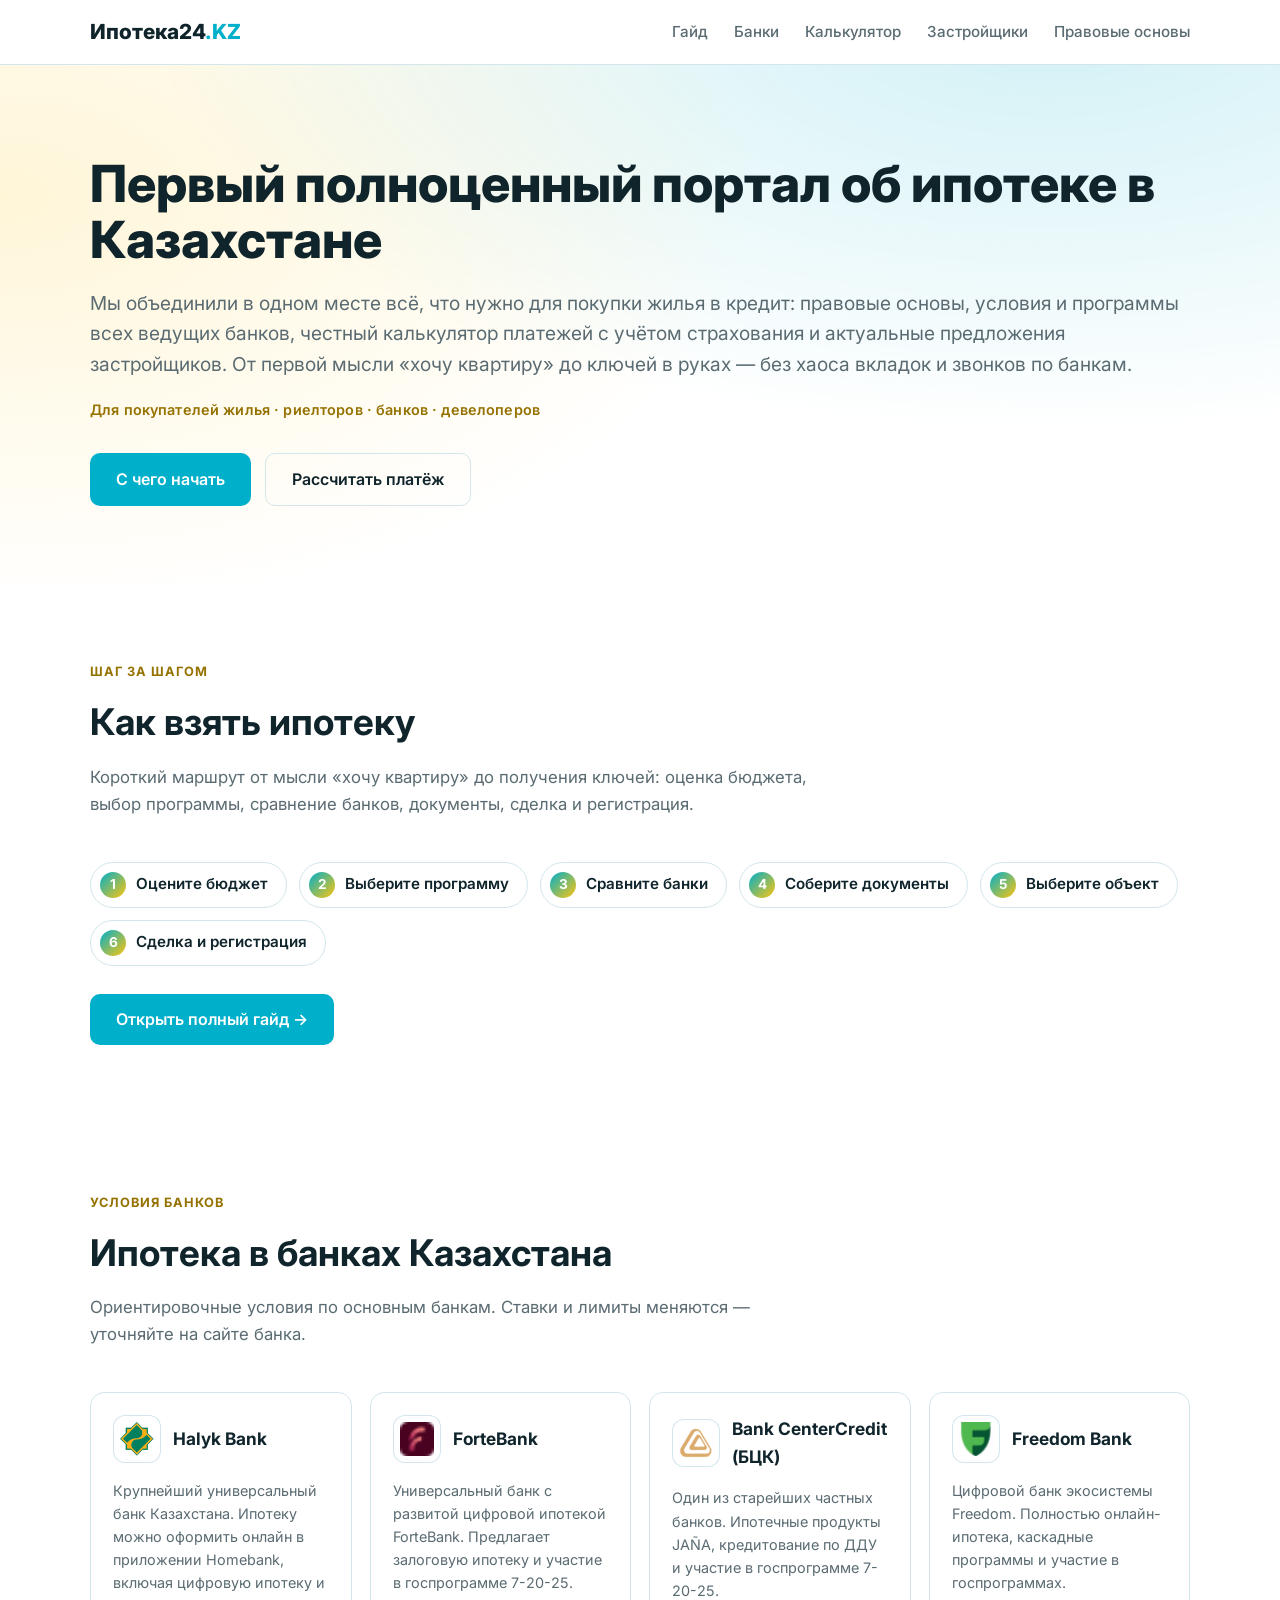
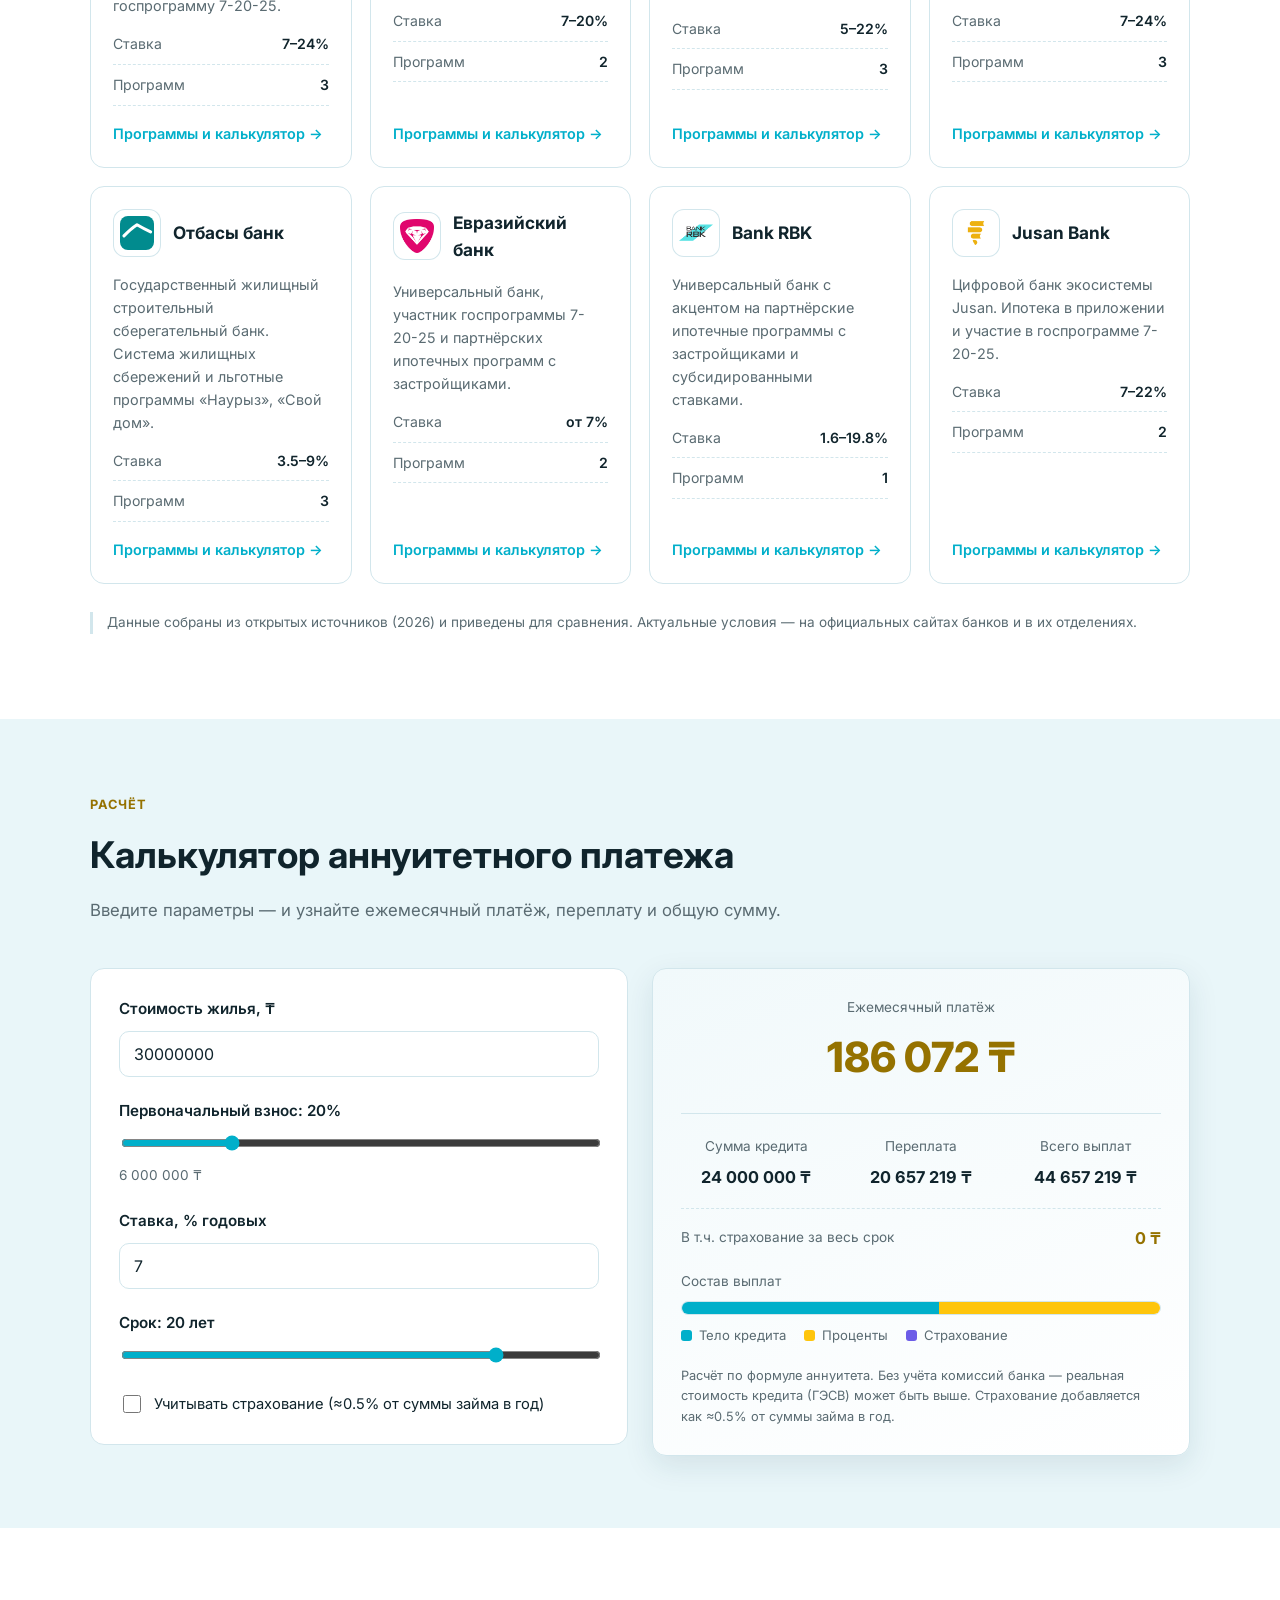
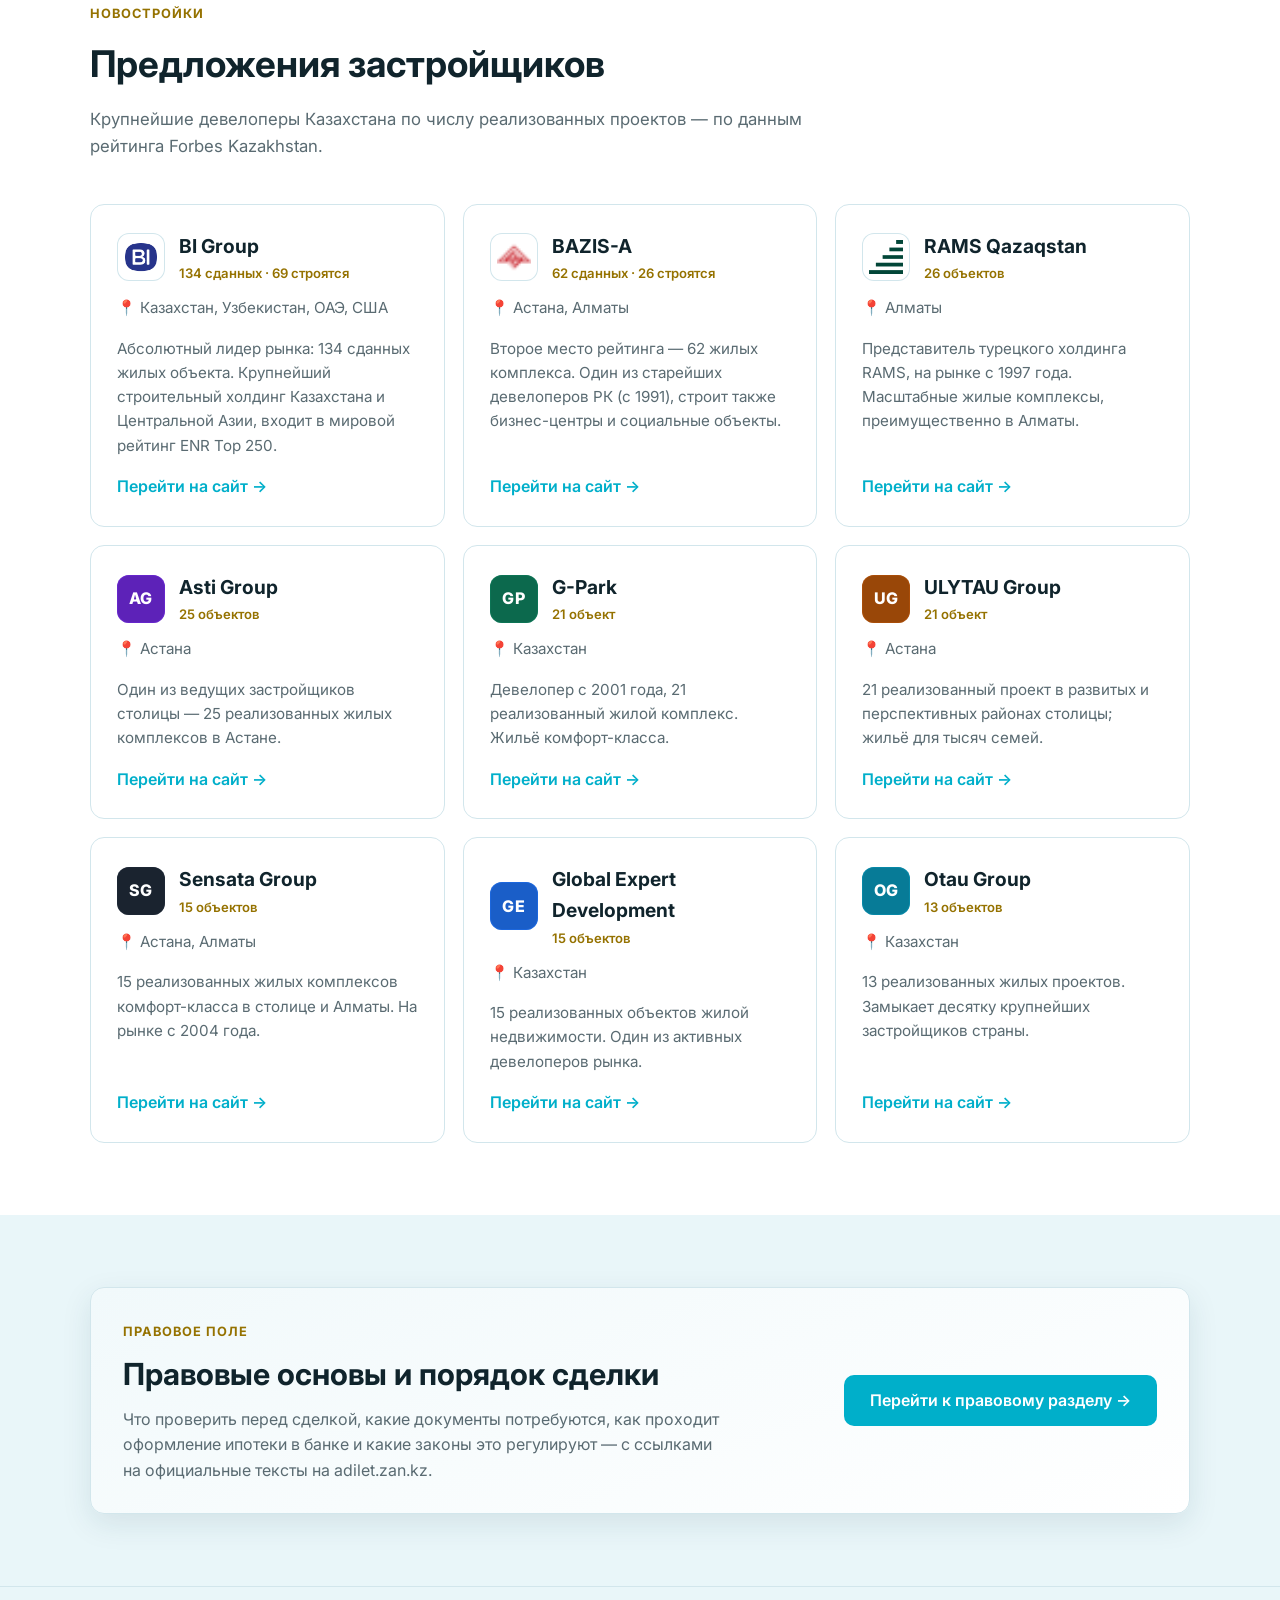
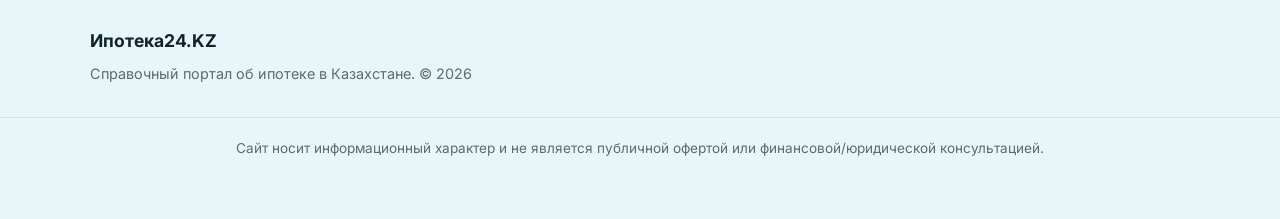
==== index.html @ c3c30a79 "Список застройщиков по рейтингу Forbes Kazakhstan (топ-9 с объёмами проектов); инициалы учитывают де" ====
<!DOCTYPE html>
<html lang="ru">
<head>
  <meta charset="UTF-8" />
  <meta name="viewport" content="width=device-width, initial-scale=1.0" />
  <title>Ипотека в Казахстане — портал для покупателей и профессионалов</title>
  <meta name="description" content="Всё об ипотеке в Казахстане: правовые основы, условия банков (Halyk, ForteBank, БЦК, Freedom, Отбасы), калькулятор аннуитетного платежа и предложения застройщиков." />
  <link rel="preconnect" href="https://fonts.googleapis.com" />
  <link rel="preconnect" href="https://fonts.gstatic.com" crossorigin />
  <link href="https://fonts.googleapis.com/css2?family=Inter:wght@400;500;600;700;800&display=swap" rel="stylesheet" />
  <link rel="stylesheet" href="css/styles.css" />
</head>
<body>
  <header class="site-header">
    <div class="container header-inner">
      <a href="#hero" class="logo">Ипотека24<span>.KZ</span></a>
      <nav class="nav" id="nav">
        <a href="guide.html">Гайд</a>
        <a href="#banks">Банки</a>
        <a href="#calculator">Калькулятор</a>
        <a href="#developers">Застройщики</a>
        <a href="legal.html">Правовые основы</a>
      </nav>
      <button class="nav-toggle" id="navToggle" aria-label="Меню">☰</button>
    </div>
  </header>

  <main>
    <!-- HERO -->
    <section class="hero" id="hero">
      <div class="container">
        <h1>Первый полноценный портал об ипотеке в Казахстане</h1>
        <p class="hero-sub">Мы объединили в одном месте всё, что нужно для покупки жилья в кредит: правовые основы, условия и программы всех ведущих банков, честный калькулятор платежей с учётом страхования и актуальные предложения застройщиков. От первой мысли «хочу квартиру» до ключей в руках — без хаоса вкладок и звонков по банкам.</p>
        <p class="hero-aud">Для покупателей жилья · риелторов · банков · девелоперов</p>
        <div class="hero-cta">
          <a href="#guide" class="btn btn-primary">С чего начать</a>
          <a href="#calculator" class="btn btn-ghost">Рассчитать платёж</a>
        </div>
      </div>
    </section>

    <!-- GUIDE (тизер, полный гайд на отдельной странице) -->
    <section class="section" id="guide">
      <div class="container">
        <div class="section-head">
          <span class="eyebrow">Шаг за шагом</span>
          <h2>Как взять ипотеку</h2>
          <p>Короткий маршрут от мысли «хочу квартиру» до получения ключей: оценка бюджета, выбор программы, сравнение банков, документы, сделка и регистрация.</p>
        </div>
        <div class="guide-teaser" id="guideTeaser"></div>
        <a href="guide.html" class="btn btn-primary">Открыть полный гайд →</a>
      </div>
    </section>

    <!-- BANKS -->
    <section class="section" id="banks">
      <div class="container">
        <div class="section-head">
          <span class="eyebrow">Условия банков</span>
          <h2>Ипотека в банках Казахстана</h2>
          <p>Ориентировочные условия по основным банкам. Ставки и лимиты меняются — уточняйте на сайте банка.</p>
        </div>
        <div class="bank-grid" id="bankGrid"></div>
        <p class="disclaimer">Данные собраны из открытых источников (2026) и приведены для сравнения. Актуальные условия — на официальных сайтах банков и в их отделениях.</p>
      </div>
    </section>

    <!-- CALCULATOR -->
    <section class="section section-alt" id="calculator">
      <div class="container">
        <div class="section-head">
          <span class="eyebrow">Расчёт</span>
          <h2>Калькулятор аннуитетного платежа</h2>
          <p>Введите параметры — и узнайте ежемесячный платёж, переплату и общую сумму.</p>
        </div>

        <div id="mainCalc"></div>
      </div>
    </section>

    <!-- DEVELOPERS -->
    <section class="section" id="developers">
      <div class="container">
        <div class="section-head">
          <span class="eyebrow">Новостройки</span>
          <h2>Предложения застройщиков</h2>
          <p>Крупнейшие девелоперы Казахстана по числу реализованных проектов — по данным рейтинга Forbes Kazakhstan.</p>
        </div>
        <div class="dev-grid" id="devGrid"></div>
      </div>
    </section>

    <!-- LEGAL CTA (полный раздел на отдельной странице) -->
    <section class="section section-alt" id="legal-cta">
      <div class="container">
        <div class="cta-band">
          <div class="cta-text">
            <span class="eyebrow">Правовое поле</span>
            <h2>Правовые основы и порядок сделки</h2>
            <p>Что проверить перед сделкой, какие документы потребуются, как проходит оформление ипотеки в банке и какие законы это регулируют — с ссылками на официальные тексты на adilet.zan.kz.</p>
          </div>
          <a href="legal.html" class="btn btn-primary">Перейти к правовому разделу →</a>
        </div>
      </div>
    </section>
  </main>

  <footer class="site-footer">
    <div class="container footer-inner">
      <div>
        <strong>Ипотека24.KZ</strong>
        <p>Справочный портал об ипотеке в Казахстане. © 2026</p>
      </div>
    </div>
    <div class="footer-disclaimer">
      <p>Сайт носит информационный характер и не является публичной офертой или финансовой/юридической консультацией.</p>
    </div>
  </footer>

  <script src="js/data.js"></script>
  <script src="js/calculator.js"></script>
  <script src="js/app.js"></script>
</body>
</html>
---- css/styles.css ----
:root {
  /* Светлая тема в цветах флага Казахстана: небесно-голубой + золотой */
  --bg: #ffffff;
  --bg-alt: #e9f6f9;
  --surface: #ffffff;
  --surface-2: #f1f9fb;
  --border: #d2e6ec;
  --text: #10242c;
  --muted: #5a6b72;
  --primary: #00afca;       /* голубой флага */
  --primary-dark: #0092aa;
  --accent: #fec50c;        /* золотой флага — для заливок */
  --accent-ink: #957200;    /* читаемый золотой — для текста */
  --radius: 14px;
  --shadow: 0 10px 30px rgba(16, 60, 80, 0.1);
  --maxw: 1140px;
}

* { box-sizing: border-box; }

html { scroll-behavior: smooth; scroll-padding-top: 76px; }

body {
  margin: 0;
  font-family: "Inter", system-ui, -apple-system, Segoe UI, Roboto, sans-serif;
  background: var(--bg);
  color: var(--text);
  line-height: 1.6;
  -webkit-font-smoothing: antialiased;
}

.container { width: 100%; max-width: var(--maxw); margin: 0 auto; padding: 0 20px; }

a { color: var(--primary); text-decoration: none; }
a:hover { text-decoration: underline; }

/* HEADER */
.site-header {
  position: sticky; top: 0; z-index: 50;
  background: rgba(255, 255, 255, 0.88);
  backdrop-filter: blur(10px);
  border-bottom: 1px solid var(--border);
}
.header-inner { display: flex; align-items: center; justify-content: space-between; height: 64px; }
.logo { font-weight: 800; font-size: 1.3rem; color: var(--text); }
.logo span { color: var(--primary); }
.logo:hover { text-decoration: none; }
.nav { display: flex; gap: 26px; }
.nav a { color: var(--muted); font-weight: 500; font-size: 0.95rem; }
.nav a:hover { color: var(--text); text-decoration: none; }
.nav-toggle { display: none; background: none; border: none; color: var(--text); font-size: 1.5rem; cursor: pointer; }

/* HERO */
.hero {
  padding: 90px 0 80px;
  background:
    radial-gradient(900px 420px at 82% -10%, rgba(0, 175, 202, 0.18), transparent),
    radial-gradient(760px 420px at 0% 25%, rgba(254, 197, 12, 0.16), transparent);
}
.hero h1 { font-size: clamp(2rem, 5vw, 3.2rem); font-weight: 800; line-height: 1.1; margin: 0 0 20px; max-width: 20ch; }
.hero-sub { font-size: 1.15rem; color: var(--muted); margin: 0 0 18px; }
/* На десктопе тянем заголовок и подзаголовок на всю ширину контейнера */
@media (min-width: 721px) {
  .hero h1 { max-width: none; }
  .hero-sub { font-size: 1.2rem; }
}
.hero-aud { font-size: 0.9rem; font-weight: 600; color: var(--accent-ink); letter-spacing: 0.01em; margin: 0 0 32px; }
.hero-cta { display: flex; gap: 14px; flex-wrap: wrap; }

.btn { display: inline-flex; align-items: center; padding: 13px 26px; border-radius: 10px; font-weight: 600; transition: 0.15s; }
.btn:hover { text-decoration: none; transform: translateY(-1px); }
.btn-primary { background: var(--primary); color: #fff; }
.btn-primary:hover { background: var(--primary-dark); }
.btn-ghost { background: transparent; border: 1px solid var(--border); color: var(--text); }
.btn-ghost:hover { border-color: var(--primary); }

/* SECTIONS */
.section { padding: 72px 0; }
.section-alt { background: var(--bg-alt); }
.section-head { max-width: 720px; margin: 0 0 44px; }
.eyebrow { display: inline-block; color: var(--accent-ink); font-weight: 700; font-size: 0.8rem; letter-spacing: 0.08em; text-transform: uppercase; margin-bottom: 10px; }
.section-head h2 { font-size: clamp(1.6rem, 3.5vw, 2.3rem); margin: 0 0 12px; }
.section-head p { color: var(--muted); font-size: 1.05rem; margin: 0; }

.disclaimer { color: var(--muted); font-size: 0.85rem; margin-top: 28px; padding-left: 14px; border-left: 3px solid var(--border); }

/* STEPS */
.steps { display: grid; grid-template-columns: repeat(3, 1fr); gap: 18px; }
.step-card { background: var(--surface); border: 1px solid var(--border); border-radius: var(--radius); padding: 26px; }
.step-num { width: 38px; height: 38px; border-radius: 10px; background: linear-gradient(135deg, var(--primary), var(--accent)); color: #fff; display: flex; align-items: center; justify-content: center; font-weight: 700; margin-bottom: 16px; }
.step-card h3 { margin: 0 0 8px; font-size: 1.1rem; }
.step-card p { margin: 0; color: var(--muted); font-size: 0.95rem; }

/* LAW */
.law-grid { display: grid; grid-template-columns: repeat(3, 1fr); gap: 18px; }
.law-card { background: var(--surface); border: 1px solid var(--border); border-radius: var(--radius); padding: 24px; }
.law-tag { display: inline-block; background: var(--surface-2); color: var(--accent-ink); font-size: 0.72rem; font-weight: 700; padding: 4px 10px; border-radius: 999px; text-transform: uppercase; letter-spacing: 0.05em; margin-bottom: 14px; }
.law-card h3 { margin: 0 0 10px; font-size: 1.05rem; line-height: 1.35; }
.law-card p { margin: 0; color: var(--muted); font-size: 0.92rem; }

/* BANKS */
.bank-grid { display: grid; grid-template-columns: repeat(4, 1fr); gap: 18px; }
.bank-card { background: var(--surface); border: 1px solid var(--border); border-radius: var(--radius); padding: 22px; display: flex; flex-direction: column; }
.bank-top { display: flex; align-items: center; gap: 12px; margin-bottom: 16px; }
.bank-top h3 { margin: 0; font-size: 1.08rem; }
.bank-avatar { flex-shrink: 0; width: 48px; height: 48px; border-radius: 12px; display: inline-flex; align-items: center; justify-content: center; background: #fff; box-shadow: inset 0 0 0 1px var(--border); overflow: hidden; }
.bank-avatar img { width: 100%; height: 100%; object-fit: contain; padding: 7px; }
.bank-avatar.no-logo { background: color-mix(in srgb, var(--accent) 85%, #000 15%); color: #fff; font-weight: 800; font-size: 1rem; box-shadow: inset 0 0 0 1px color-mix(in srgb, var(--accent) 60%, transparent); letter-spacing: 0.02em; }
.bank-avatar-lg { width: 64px; height: 64px; border-radius: 16px; }
.bank-avatar-lg.no-logo { font-size: 1.35rem; }
.bank-specs { margin: 0 0 16px; display: grid; gap: 9px; }
.bank-specs > div { display: flex; justify-content: space-between; gap: 12px; font-size: 0.88rem; border-bottom: 1px dashed var(--border); padding-bottom: 8px; }
.bank-specs dt { color: var(--muted); margin: 0; }
.bank-specs dd { margin: 0; text-align: right; font-weight: 600; }
.bank-link { margin-top: auto; font-weight: 600; font-size: 0.9rem; }

/* CALCULATOR */
.calc { display: grid; grid-template-columns: 1fr 1fr; gap: 24px; align-items: start; }
.calc-form { background: var(--surface); border: 1px solid var(--border); border-radius: var(--radius); padding: 28px; display: grid; gap: 22px; }
.field label { display: block; font-weight: 600; margin-bottom: 10px; font-size: 0.95rem; }
.field input[type="number"] {
  width: 100%; padding: 12px 14px; background: var(--bg); border: 1px solid var(--border);
  border-radius: 10px; color: var(--text); font-size: 1rem; font-family: inherit;
}
.field input[type="number"]:focus { outline: none; border-color: var(--primary); }
.field input[type="range"] { width: 100%; accent-color: var(--primary); cursor: pointer; }
.field-hint { color: var(--muted); font-size: 0.85rem; margin-top: 6px; }

.calc-result { background: linear-gradient(160deg, var(--surface-2), var(--surface)); border: 1px solid var(--border); border-radius: var(--radius); padding: 28px; box-shadow: var(--shadow); }
.result-main { text-align: center; padding-bottom: 22px; border-bottom: 1px solid var(--border); margin-bottom: 22px; }
.result-label { display: block; color: var(--muted); font-size: 0.85rem; margin-bottom: 6px; }
.result-value { font-size: clamp(1.8rem, 4vw, 2.6rem); font-weight: 800; color: var(--accent-ink); }
.result-grid { display: grid; grid-template-columns: repeat(3, 1fr); gap: 14px; }
.result-item { text-align: center; }
.result-num { font-weight: 700; font-size: 1.02rem; }
.calc-note { color: var(--muted); font-size: 0.8rem; margin: 20px 0 0; }

/* CALC: checkbox + insurance row */
.checkbox { display: flex; align-items: flex-start; gap: 10px; cursor: pointer; font-size: 0.92rem; color: var(--text); }
.checkbox input { width: 18px; height: 18px; margin-top: 2px; accent-color: var(--primary); cursor: pointer; flex-shrink: 0; }
.result-insurance { display: flex; justify-content: space-between; align-items: center; gap: 12px; margin-top: 18px; padding-top: 16px; border-top: 1px dashed var(--border); }
.result-insurance .result-label { margin: 0; }
.result-insurance .result-num { color: var(--accent-ink); }

/* CALC: payment composition bar */
.calc-bar-wrap { margin-top: 20px; }
.calc-bar-wrap > .result-label { display: block; margin-bottom: 8px; }
.calc-bar { display: flex; height: 14px; border-radius: 7px; overflow: hidden; background: var(--bg); border: 1px solid var(--border); }
.calc-bar .seg { height: 100%; transition: width 0.3s ease; }
.seg-principal { background: var(--primary); }
.seg-interest { background: var(--accent); }
.seg-insurance { background: #6c5ce7; }
.calc-legend { display: flex; flex-wrap: wrap; gap: 8px 18px; margin-top: 10px; font-size: 0.82rem; color: var(--muted); }
.calc-legend span { display: inline-flex; align-items: center; gap: 7px; }
.dot { width: 11px; height: 11px; border-radius: 3px; display: inline-block; }
.dot-principal { background: var(--primary); }
.dot-interest { background: var(--accent); }
.dot-insurance { background: #6c5ce7; }

/* BANK CARD AS LINK */
.bank-card-link { text-decoration: none; color: inherit; transition: 0.15s; }
.bank-card-link:hover { text-decoration: none; transform: translateY(-3px); border-color: var(--primary); box-shadow: var(--shadow); }
.bank-about { color: var(--muted); font-size: 0.9rem; margin: 0 0 16px; }
.bank-more { margin-top: auto; font-weight: 600; font-size: 0.9rem; color: var(--primary); }

/* BANK PAGE HERO */
.bank-hero { padding: 48px 0 40px; border-bottom: 1px solid var(--border); background: radial-gradient(700px 300px at 85% -20%, color-mix(in srgb, var(--accent) 22%, transparent), transparent); }
.back-link { display: inline-block; color: var(--muted); font-size: 0.9rem; margin-bottom: 18px; }
.bank-hero-title { display: flex; align-items: center; gap: 16px; margin-bottom: 14px; }
.bank-hero h1 { font-size: clamp(1.8rem, 4vw, 2.6rem); margin: 0; }
.bank-hero-about { color: var(--muted); max-width: 70ch; font-size: 1.05rem; margin: 0 0 20px; }
.bank-hero-meta { display: flex; flex-wrap: wrap; gap: 10px 22px; font-size: 0.9rem; color: var(--muted); }
.bank-hero-meta a { font-weight: 600; }

/* PROGRAM SWITCHER */
.prog-tabs { display: flex; flex-wrap: wrap; gap: 10px; margin-bottom: 28px; }
.prog-tab { padding: 11px 20px; border-radius: 999px; border: 1px solid var(--border); background: var(--surface); color: var(--muted); font-weight: 600; font-size: 0.92rem; cursor: pointer; transition: 0.15s; font-family: inherit; }
.prog-tab:hover { color: var(--text); border-color: var(--primary); }
.prog-tab.active { background: var(--primary); color: #fff; border-color: var(--primary); }

.prog-info { background: var(--surface); border: 1px solid var(--border); border-radius: var(--radius); padding: 28px; }
.prog-head { display: flex; align-items: center; gap: 14px; margin-bottom: 12px; flex-wrap: wrap; }
.prog-head h3 { margin: 0; font-size: 1.4rem; }
.prog-badge { background: var(--surface-2); color: var(--accent-ink); font-size: 0.72rem; font-weight: 700; padding: 5px 12px; border-radius: 999px; text-transform: uppercase; letter-spacing: 0.05em; }
.prog-summary { color: var(--muted); font-size: 1.02rem; margin: 0 0 22px; }
.prog-cols { display: grid; grid-template-columns: 1fr 1fr; gap: 28px; }
.prog-cols h4 { margin: 0 0 12px; font-size: 0.95rem; text-transform: uppercase; letter-spacing: 0.05em; color: var(--muted); }
.prog-suitable ul { margin: 0; padding-left: 0; list-style: none; display: grid; gap: 10px; }
.prog-suitable li { position: relative; padding-left: 26px; font-size: 0.95rem; }
.prog-suitable li::before { content: "✓"; position: absolute; left: 0; color: var(--accent-ink); font-weight: 700; }

/* DEVELOPERS */
.dev-grid { display: grid; grid-template-columns: repeat(3, 1fr); gap: 18px; }
.dev-card { background: var(--surface); border: 1px solid var(--border); border-radius: var(--radius); padding: 26px; display: flex; flex-direction: column; }
.dev-head { display: flex; align-items: center; gap: 14px; margin-bottom: 12px; }
.dev-title { display: flex; flex-direction: column; gap: 2px; }
.dev-head h3 { margin: 0; font-size: 1.2rem; }
.dev-since { color: var(--accent-ink); font-size: 0.82rem; font-weight: 600; }
.dev-cities { color: var(--muted); font-size: 0.88rem; margin: 0 0 12px; }
.dev-card p { color: var(--muted); font-size: 0.95rem; margin: 0 0 16px; }
.dev-link { margin-top: auto; font-weight: 600; }

/* GUIDE TEASER (главная) */
.guide-teaser { display: flex; flex-wrap: wrap; gap: 12px; margin-bottom: 28px; }
.guide-chip { display: inline-flex; align-items: center; gap: 10px; background: var(--surface); border: 1px solid var(--border); border-radius: 999px; padding: 9px 18px 9px 9px; font-weight: 600; font-size: 0.95rem; }
.guide-chip i { width: 26px; height: 26px; border-radius: 50%; background: linear-gradient(135deg, var(--primary), var(--accent)); color: #fff; display: inline-flex; align-items: center; justify-content: center; font-style: normal; font-size: 0.85rem; font-weight: 700; }

/* PAGE HERO (подстраницы) */
.page-hero { padding: 48px 0 40px; background:
    radial-gradient(800px 360px at 85% -20%, rgba(0, 175, 202, 0.16), transparent),
    radial-gradient(640px 360px at 0% 30%, rgba(254, 197, 12, 0.14), transparent); }
.page-hero h1 { font-size: clamp(1.8rem, 4vw, 2.7rem); font-weight: 800; line-height: 1.12; margin: 14px 0 14px; }
.page-hero-sub { color: var(--muted); font-size: 1.1rem; max-width: 70ch; margin: 0; }
.back-link { font-weight: 600; font-size: 0.92rem; color: var(--muted); }
.back-link:hover { color: var(--primary); text-decoration: none; }

/* LEGAL — практические памятки */
.legal-grid { display: grid; grid-template-columns: repeat(2, 1fr); gap: 18px; }
.legal-card { background: var(--surface); border: 1px solid var(--border); border-radius: var(--radius); padding: 26px; }
.legal-card-head { display: flex; align-items: center; gap: 12px; margin-bottom: 14px; }
.legal-card-head h3 { margin: 0; font-size: 1.15rem; }
.legal-icon { font-size: 1.5rem; line-height: 1; }
.legal-list { margin: 0; padding: 0; list-style: none; display: grid; gap: 10px; }
.legal-list li { position: relative; padding-left: 26px; color: var(--muted); font-size: 0.95rem; }
.legal-list li::before { content: "✓"; position: absolute; left: 0; top: 0; color: var(--primary); font-weight: 800; }
.law-link { display: inline-block; margin-top: 14px; font-weight: 600; font-size: 0.9rem; }

/* CTA BAND */
.cta-band { display: flex; align-items: center; justify-content: space-between; gap: 24px; flex-wrap: wrap;
  background: linear-gradient(160deg, var(--surface-2), var(--surface)); border: 1px solid var(--border);
  border-radius: var(--radius); padding: 30px 32px; box-shadow: var(--shadow); }
.cta-band .eyebrow { margin-bottom: 8px; }
.cta-band h2 { margin: 0 0 8px; font-size: clamp(1.4rem, 3vw, 1.9rem); }
.cta-band p { margin: 0; color: var(--muted); max-width: 60ch; }
.cta-band-inline { margin-top: 36px; }
.cta-actions { display: flex; gap: 12px; flex-wrap: wrap; }

/* FOOTER */
.site-footer { background: var(--bg-alt); border-top: 1px solid var(--border); padding: 40px 0; }
.footer-inner { display: flex; justify-content: space-between; gap: 24px; flex-wrap: wrap; }
.site-footer strong { font-size: 1.1rem; }
.site-footer p { color: var(--muted); font-size: 0.9rem; margin: 6px 0 0; }
.footer-disclaimer { width: 100%; border-top: 1px solid var(--border); margin-top: 32px; padding: 20px; }
.footer-disclaimer p { margin: 0; width: 100%; color: var(--muted); font-size: 0.85rem; text-align: center; }

/* RESPONSIVE */
@media (max-width: 980px) {
  .steps, .law-grid, .bank-grid { grid-template-columns: repeat(2, 1fr); }
  .dev-grid, .legal-grid { grid-template-columns: 1fr; }
  .calc { grid-template-columns: 1fr; }
  .prog-cols { grid-template-columns: 1fr; gap: 22px; }
}
@media (max-width: 720px) {
  .nav { position: absolute; top: 64px; left: 0; right: 0; flex-direction: column; gap: 0; background: var(--bg-alt); border-bottom: 1px solid var(--border); max-height: 0; overflow: hidden; transition: max-height 0.25s; }
  .nav.open { max-height: 340px; }
  .nav a { padding: 14px 20px; border-top: 1px solid var(--border); }
  .nav-toggle { display: block; }
  .steps, .law-grid, .bank-grid { grid-template-columns: 1fr; }
  .result-grid { grid-template-columns: 1fr; gap: 18px; }
  .cta-band { flex-direction: column; align-items: flex-start; }
}
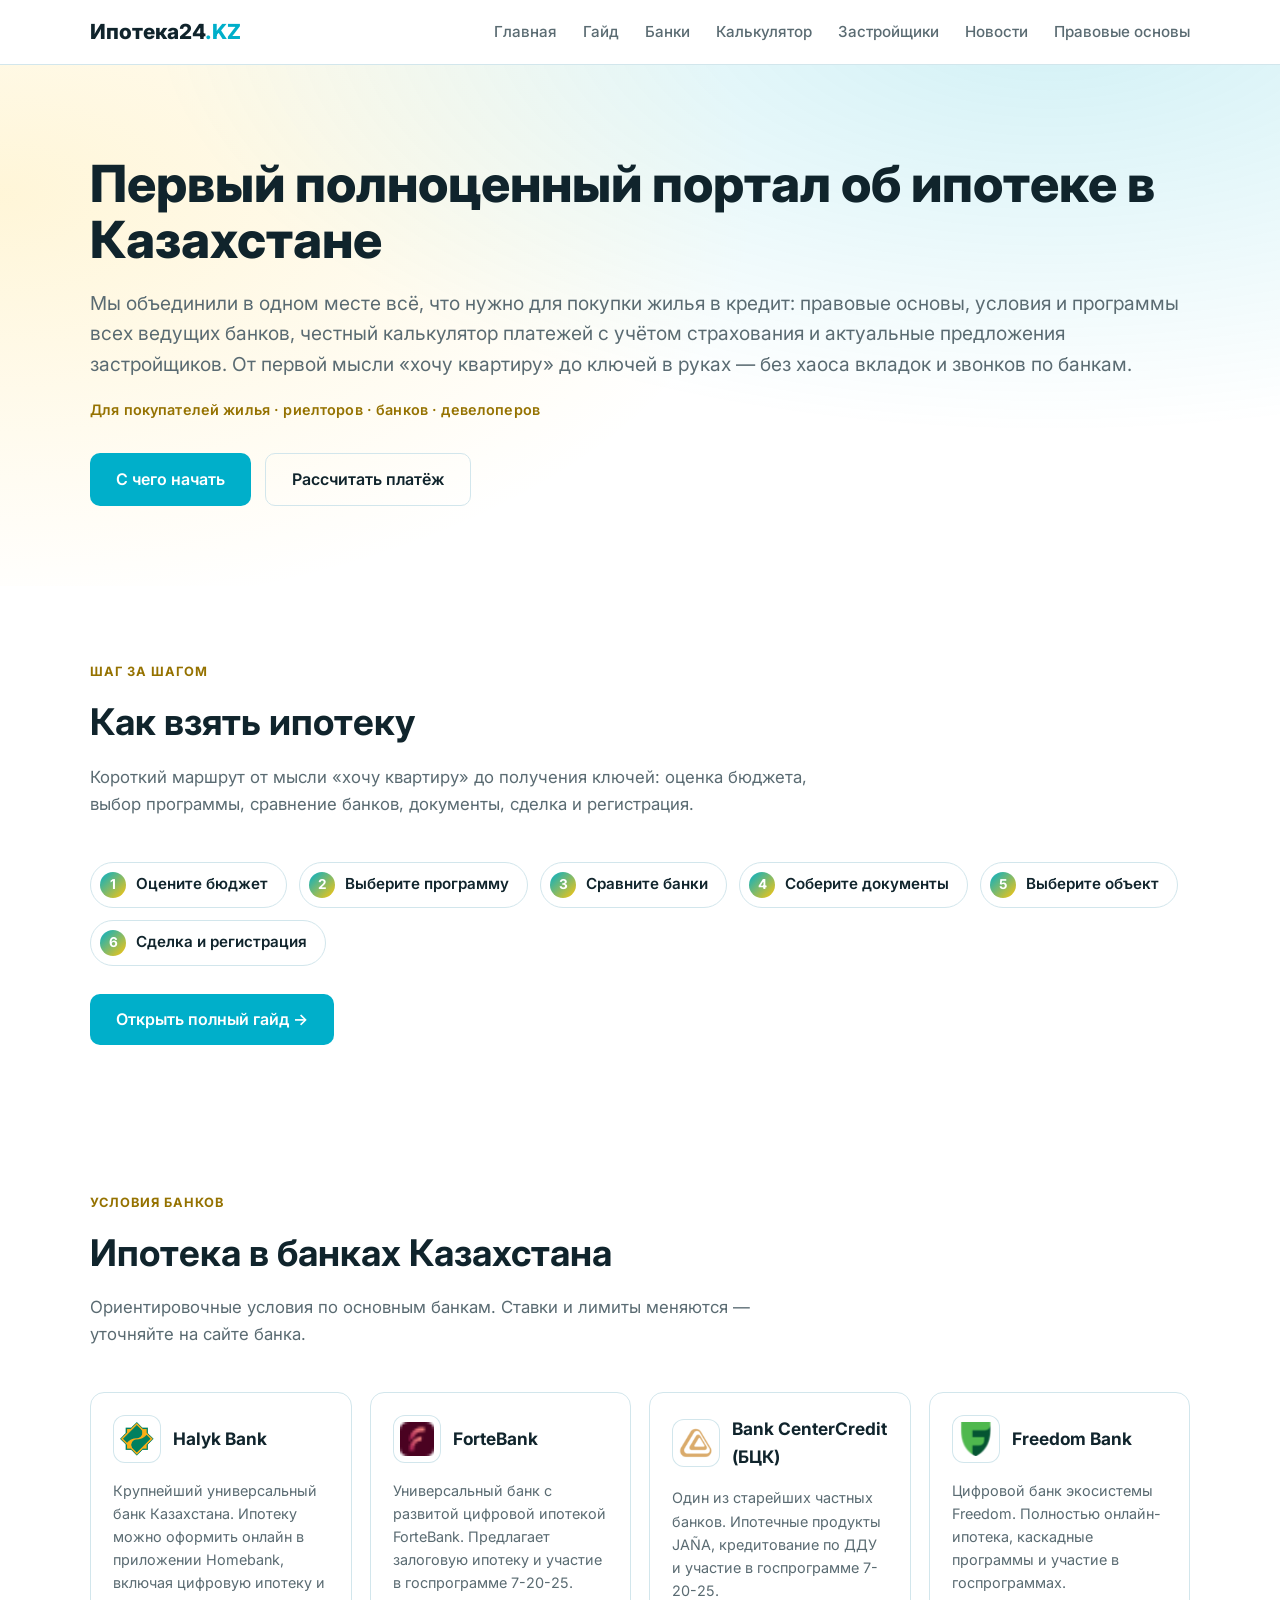
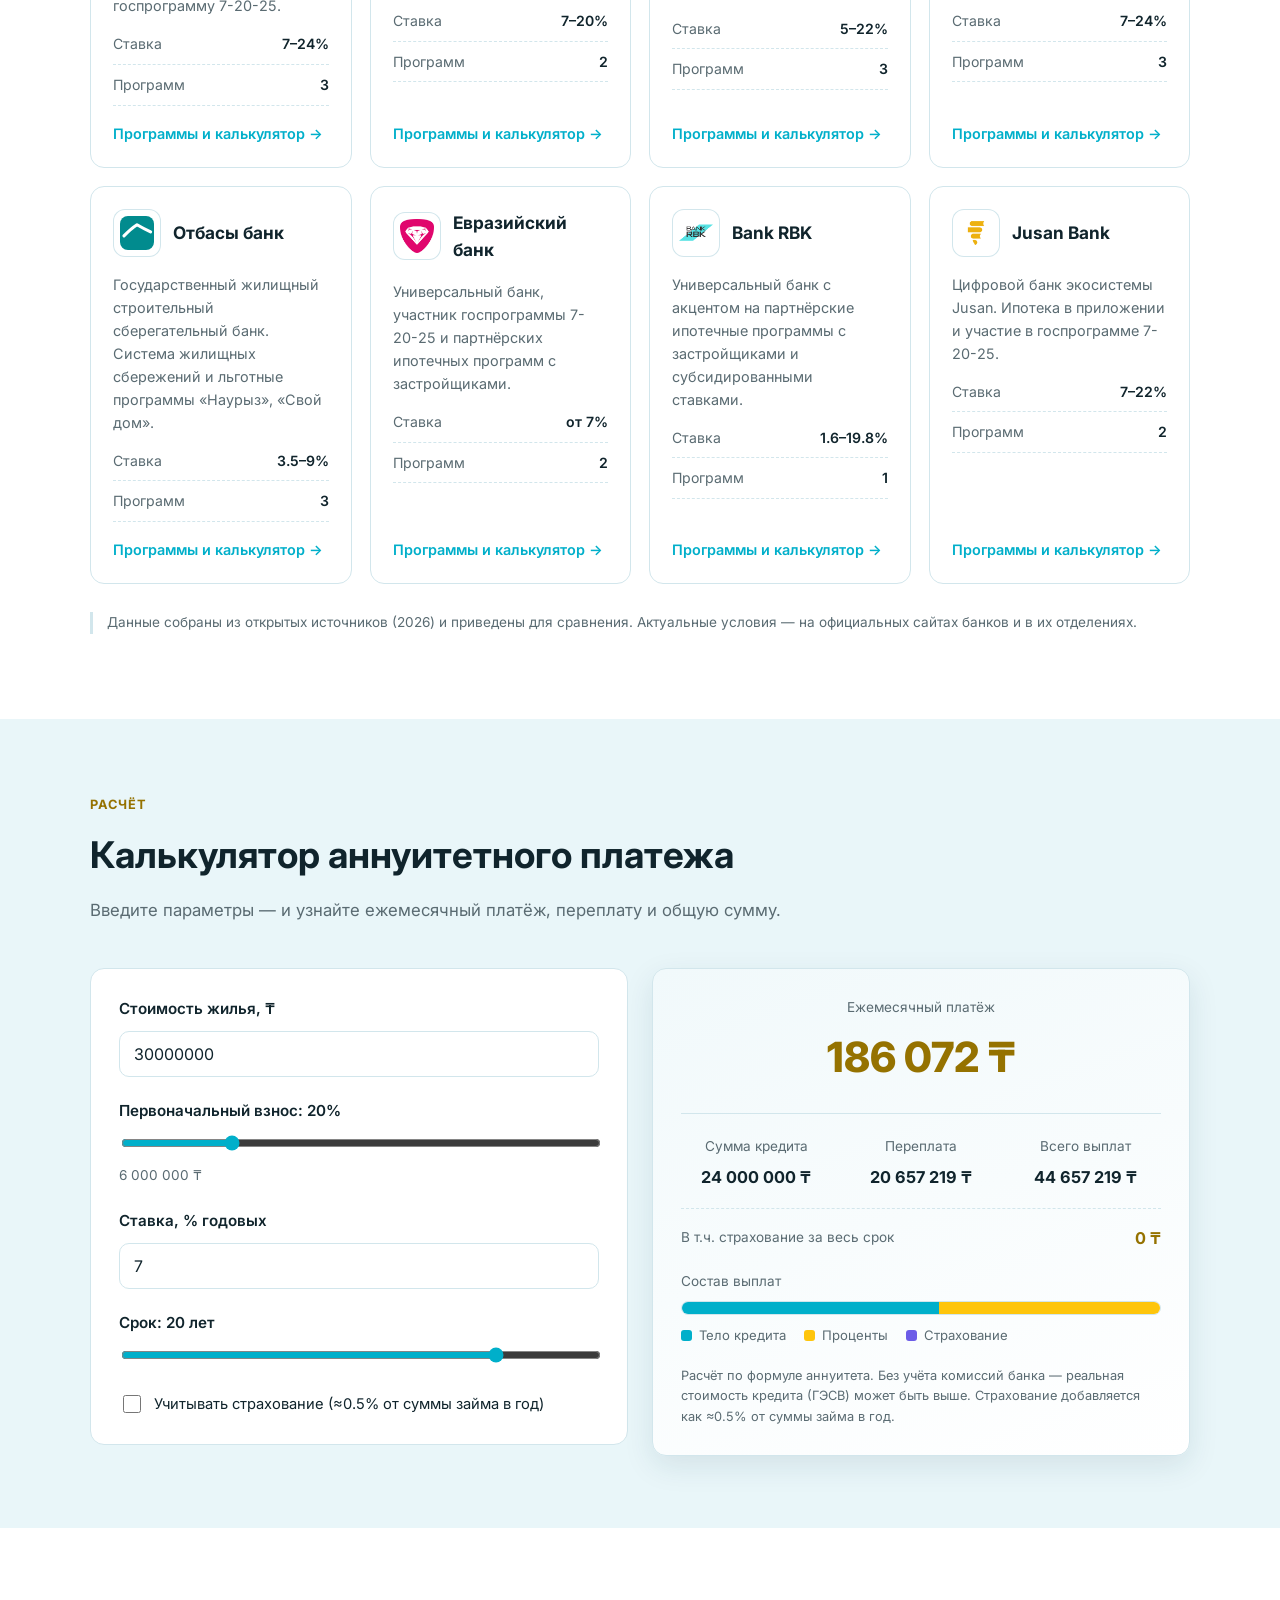
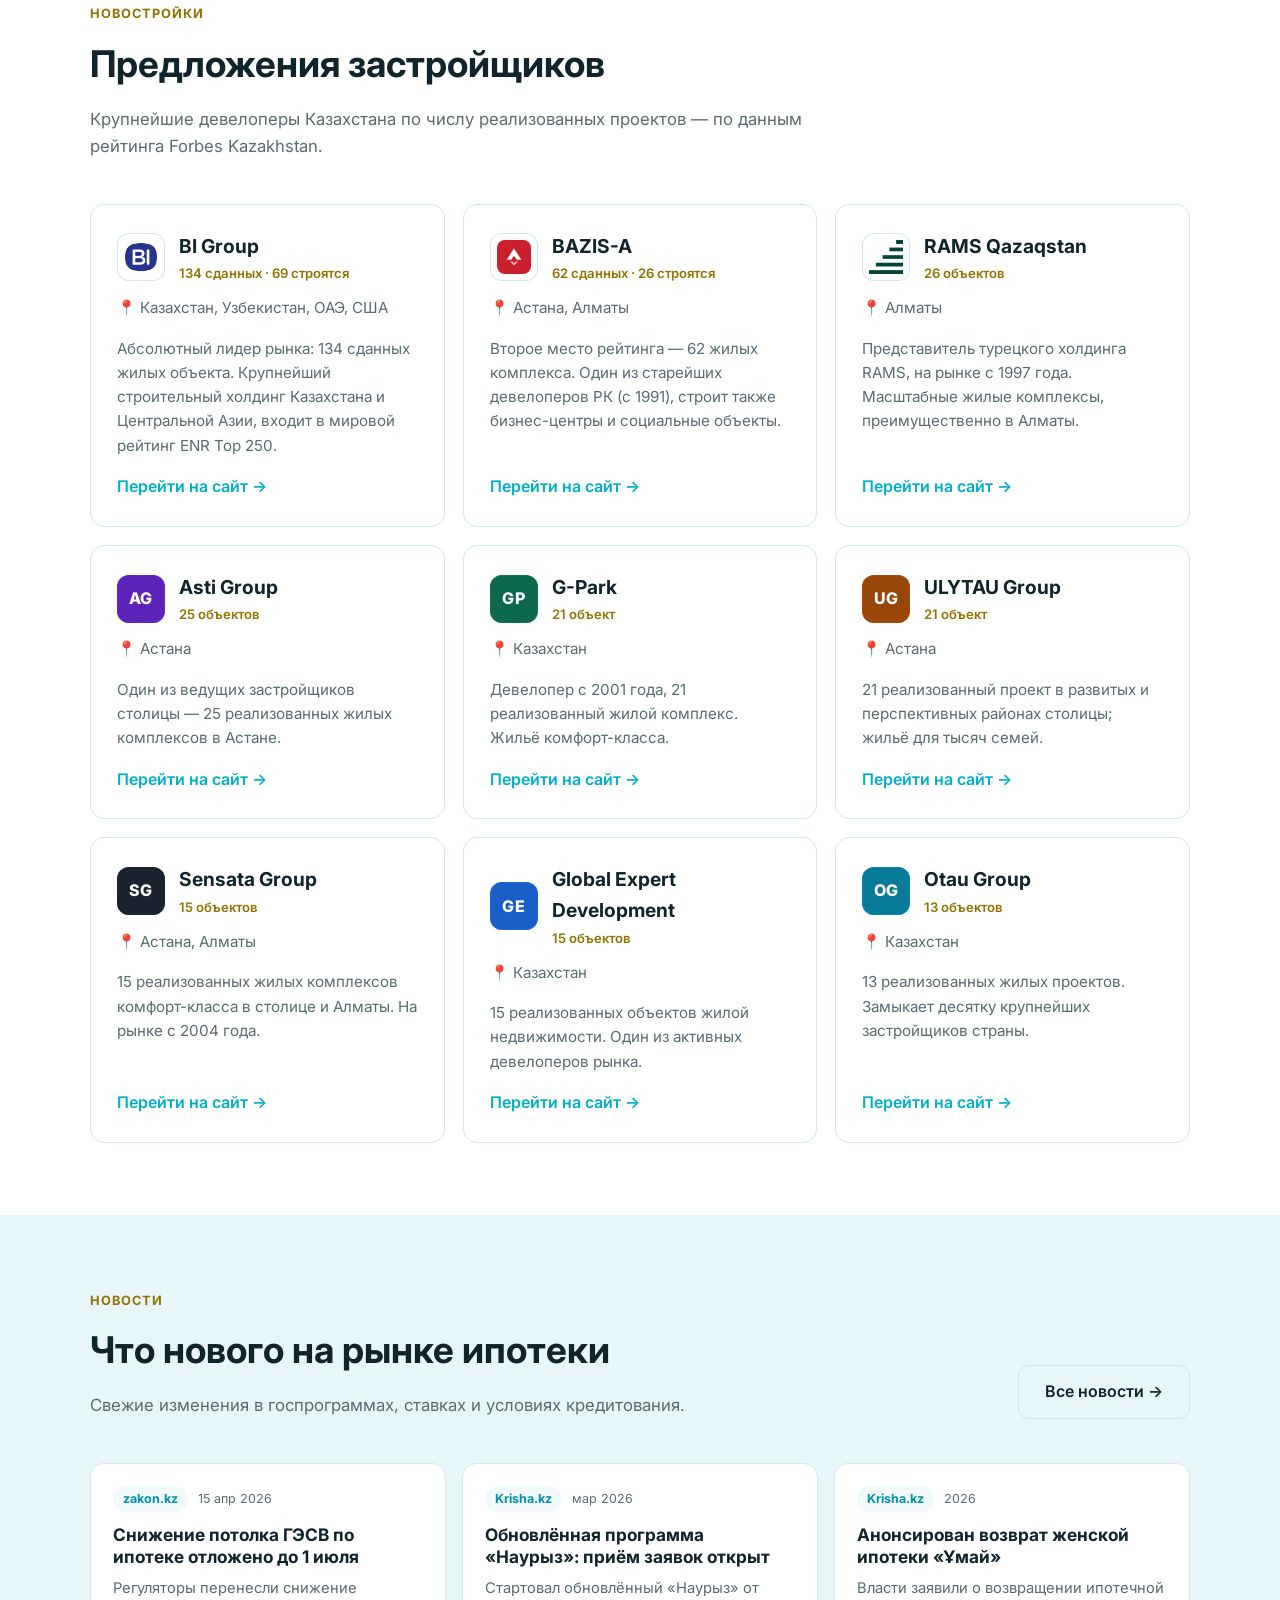
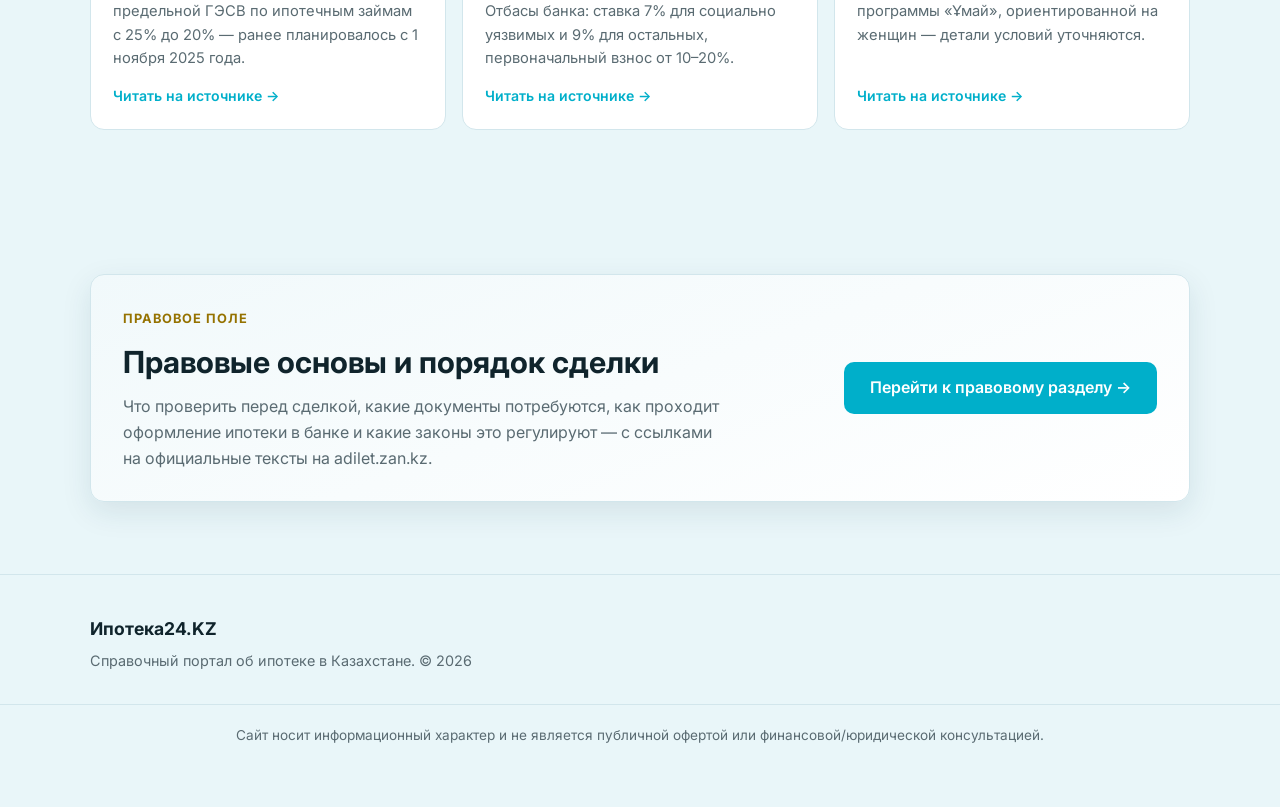
==== commit 7957e343: "Раздел новостей (страница + тизер на главной, 10 новостей со ссылками); ссылки Главная/Новости в мен" ====
--- a/index.html
+++ b/index.html
@@ -15,10 +15,12 @@
     <div class="container header-inner">
       <a href="#hero" class="logo">Ипотека24<span>.KZ</span></a>
       <nav class="nav" id="nav">
+        <a href="#hero">Главная</a>
         <a href="guide.html">Гайд</a>
         <a href="#banks">Банки</a>
         <a href="#calculator">Калькулятор</a>
         <a href="#developers">Застройщики</a>
+        <a href="news.html">Новости</a>
         <a href="legal.html">Правовые основы</a>
       </nav>
       <button class="nav-toggle" id="navToggle" aria-label="Меню">☰</button>
@@ -90,6 +92,21 @@
       </div>
     </section>
 
+    <!-- NEWS (тизер, полный список на отдельной странице) -->
+    <section class="section section-alt" id="news">
+      <div class="container">
+        <div class="section-head section-head-row">
+          <div>
+            <span class="eyebrow">Новости</span>
+            <h2>Что нового на рынке ипотеки</h2>
+            <p>Свежие изменения в госпрограммах, ставках и условиях кредитования.</p>
+          </div>
+          <a href="news.html" class="btn btn-ghost">Все новости →</a>
+        </div>
+        <div class="news-grid news-grid-teaser" id="newsTeaser"></div>
+      </div>
+    </section>
+
     <!-- LEGAL CTA (полный раздел на отдельной странице) -->
     <section class="section section-alt" id="legal-cta">
       <div class="container">
--- a/css/styles.css
+++ b/css/styles.css
@@ -225,6 +225,20 @@
 .legal-list li::before { content: "✓"; position: absolute; left: 0; top: 0; color: var(--primary); font-weight: 800; }
 .law-link { display: inline-block; margin-top: 14px; font-weight: 600; font-size: 0.9rem; }
 
+/* NEWS */
+.section-head-row { display: flex; align-items: flex-end; justify-content: space-between; gap: 20px; max-width: none; }
+.section-head-row .btn { white-space: nowrap; }
+.news-grid { display: grid; grid-template-columns: repeat(2, 1fr); gap: 16px; }
+.news-grid-teaser { grid-template-columns: repeat(3, 1fr); }
+.news-card { display: flex; flex-direction: column; background: var(--surface); border: 1px solid var(--border); border-radius: var(--radius); padding: 22px; transition: 0.15s; }
+.news-card:hover { text-decoration: none; transform: translateY(-2px); border-color: var(--primary); box-shadow: var(--shadow); }
+.news-meta { display: flex; align-items: center; gap: 10px; margin-bottom: 12px; font-size: 0.78rem; }
+.news-source { background: var(--surface-2); color: var(--primary-dark); font-weight: 700; padding: 3px 10px; border-radius: 999px; }
+.news-date { color: var(--muted); }
+.news-card h3 { margin: 0 0 8px; font-size: 1.08rem; line-height: 1.3; color: var(--text); }
+.news-card p { margin: 0 0 14px; color: var(--muted); font-size: 0.92rem; }
+.news-more { margin-top: auto; color: var(--primary); font-weight: 600; font-size: 0.88rem; }
+
 /* CTA BAND */
 .cta-band { display: flex; align-items: center; justify-content: space-between; gap: 24px; flex-wrap: wrap;
   background: linear-gradient(160deg, var(--surface-2), var(--surface)); border: 1px solid var(--border);
@@ -246,16 +260,19 @@
 /* RESPONSIVE */
 @media (max-width: 980px) {
   .steps, .law-grid, .bank-grid { grid-template-columns: repeat(2, 1fr); }
-  .dev-grid, .legal-grid { grid-template-columns: 1fr; }
+  .dev-grid, .legal-grid, .news-grid-teaser { grid-template-columns: 1fr; }
   .calc { grid-template-columns: 1fr; }
   .prog-cols { grid-template-columns: 1fr; gap: 22px; }
 }
+@media (max-width: 860px) {
+  .nav { display: flex; gap: 18px; font-size: 0.9rem; }
+}
 @media (max-width: 720px) {
-  .nav { position: absolute; top: 64px; left: 0; right: 0; flex-direction: column; gap: 0; background: var(--bg-alt); border-bottom: 1px solid var(--border); max-height: 0; overflow: hidden; transition: max-height 0.25s; }
-  .nav.open { max-height: 340px; }
-  .nav a { padding: 14px 20px; border-top: 1px solid var(--border); }
+  .nav { position: absolute; top: 64px; left: 0; right: 0; flex-direction: column; gap: 0; background: var(--bg-alt); border-bottom: 1px solid var(--border); max-height: 0; overflow: hidden; transition: max-height 0.3s; }
+  .nav.open { max-height: 460px; }
+  .nav a { padding: 13px 20px; border-top: 1px solid var(--border); }
   .nav-toggle { display: block; }
-  .steps, .law-grid, .bank-grid { grid-template-columns: 1fr; }
+  .steps, .law-grid, .bank-grid, .news-grid { grid-template-columns: 1fr; }
   .result-grid { grid-template-columns: 1fr; gap: 18px; }
-  .cta-band { flex-direction: column; align-items: flex-start; }
-}
+  .cta-band, .section-head-row { flex-direction: column; align-items: flex-start; }
+}
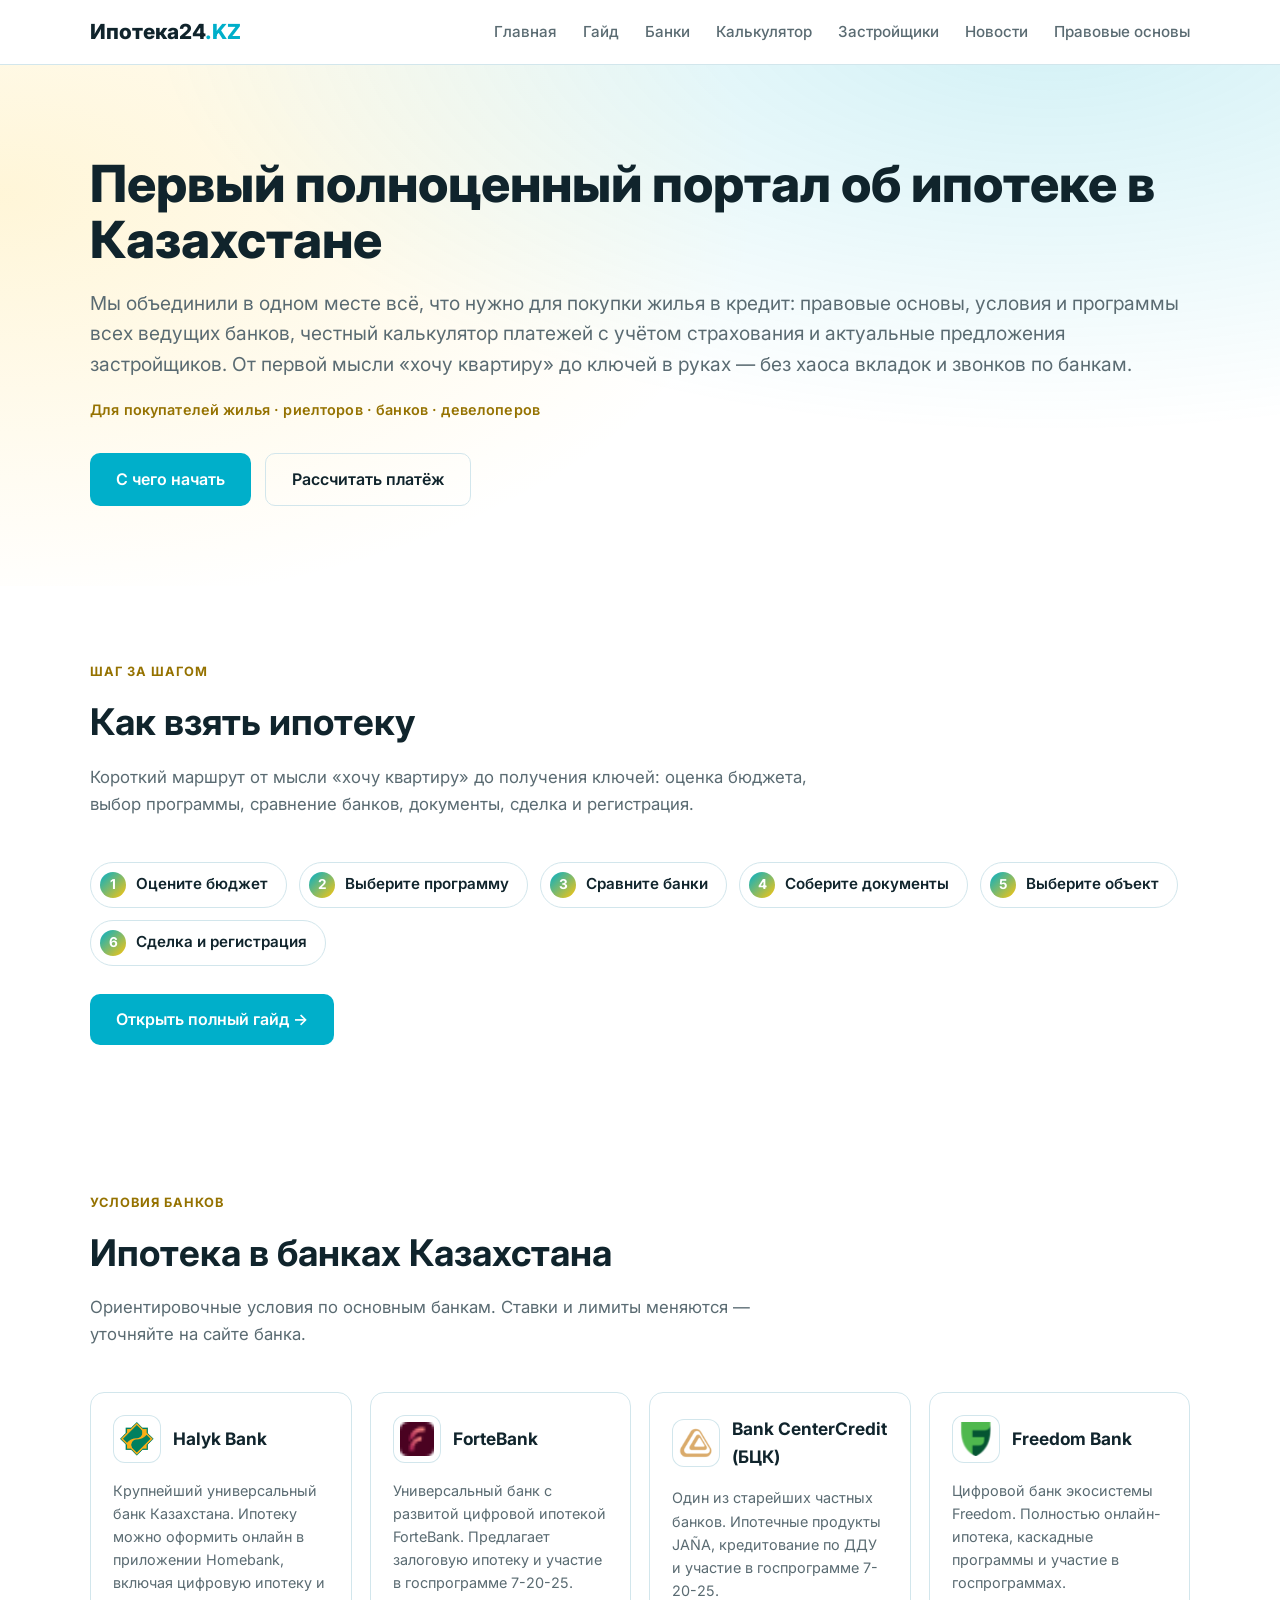
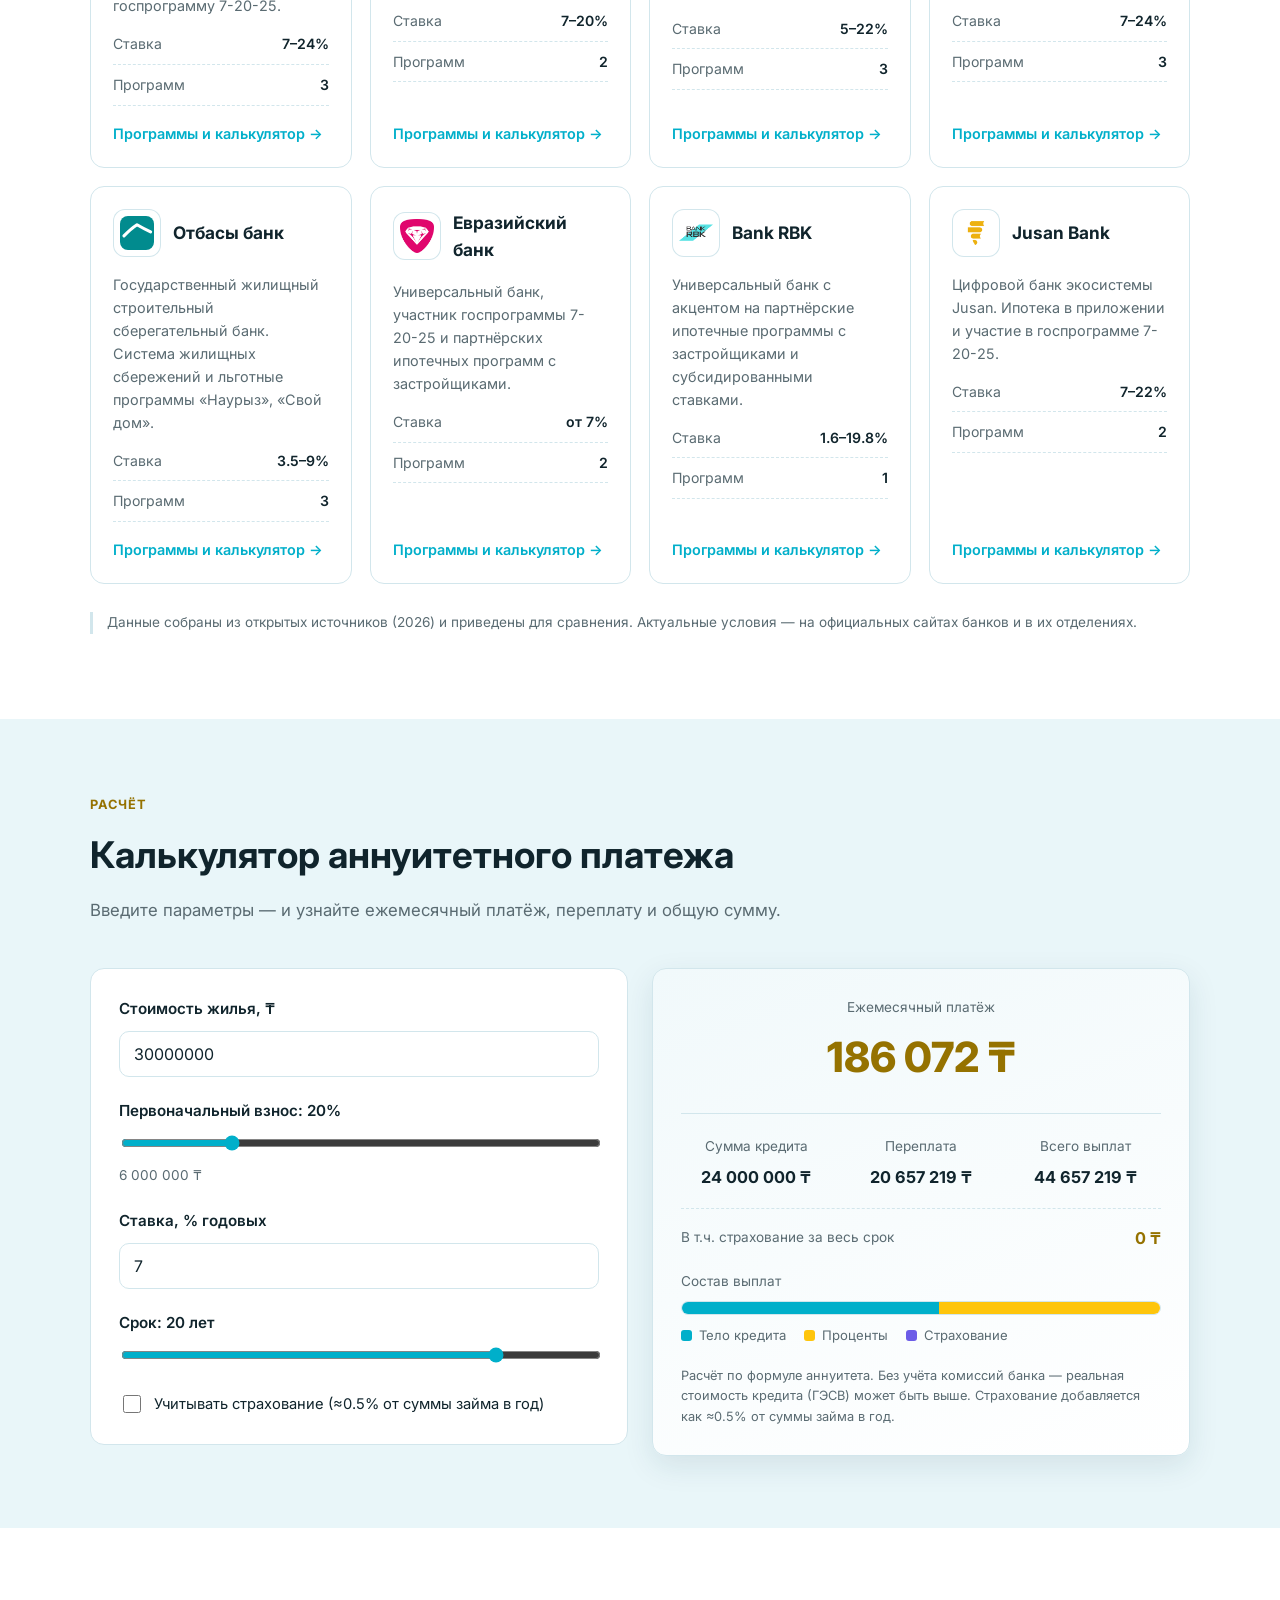
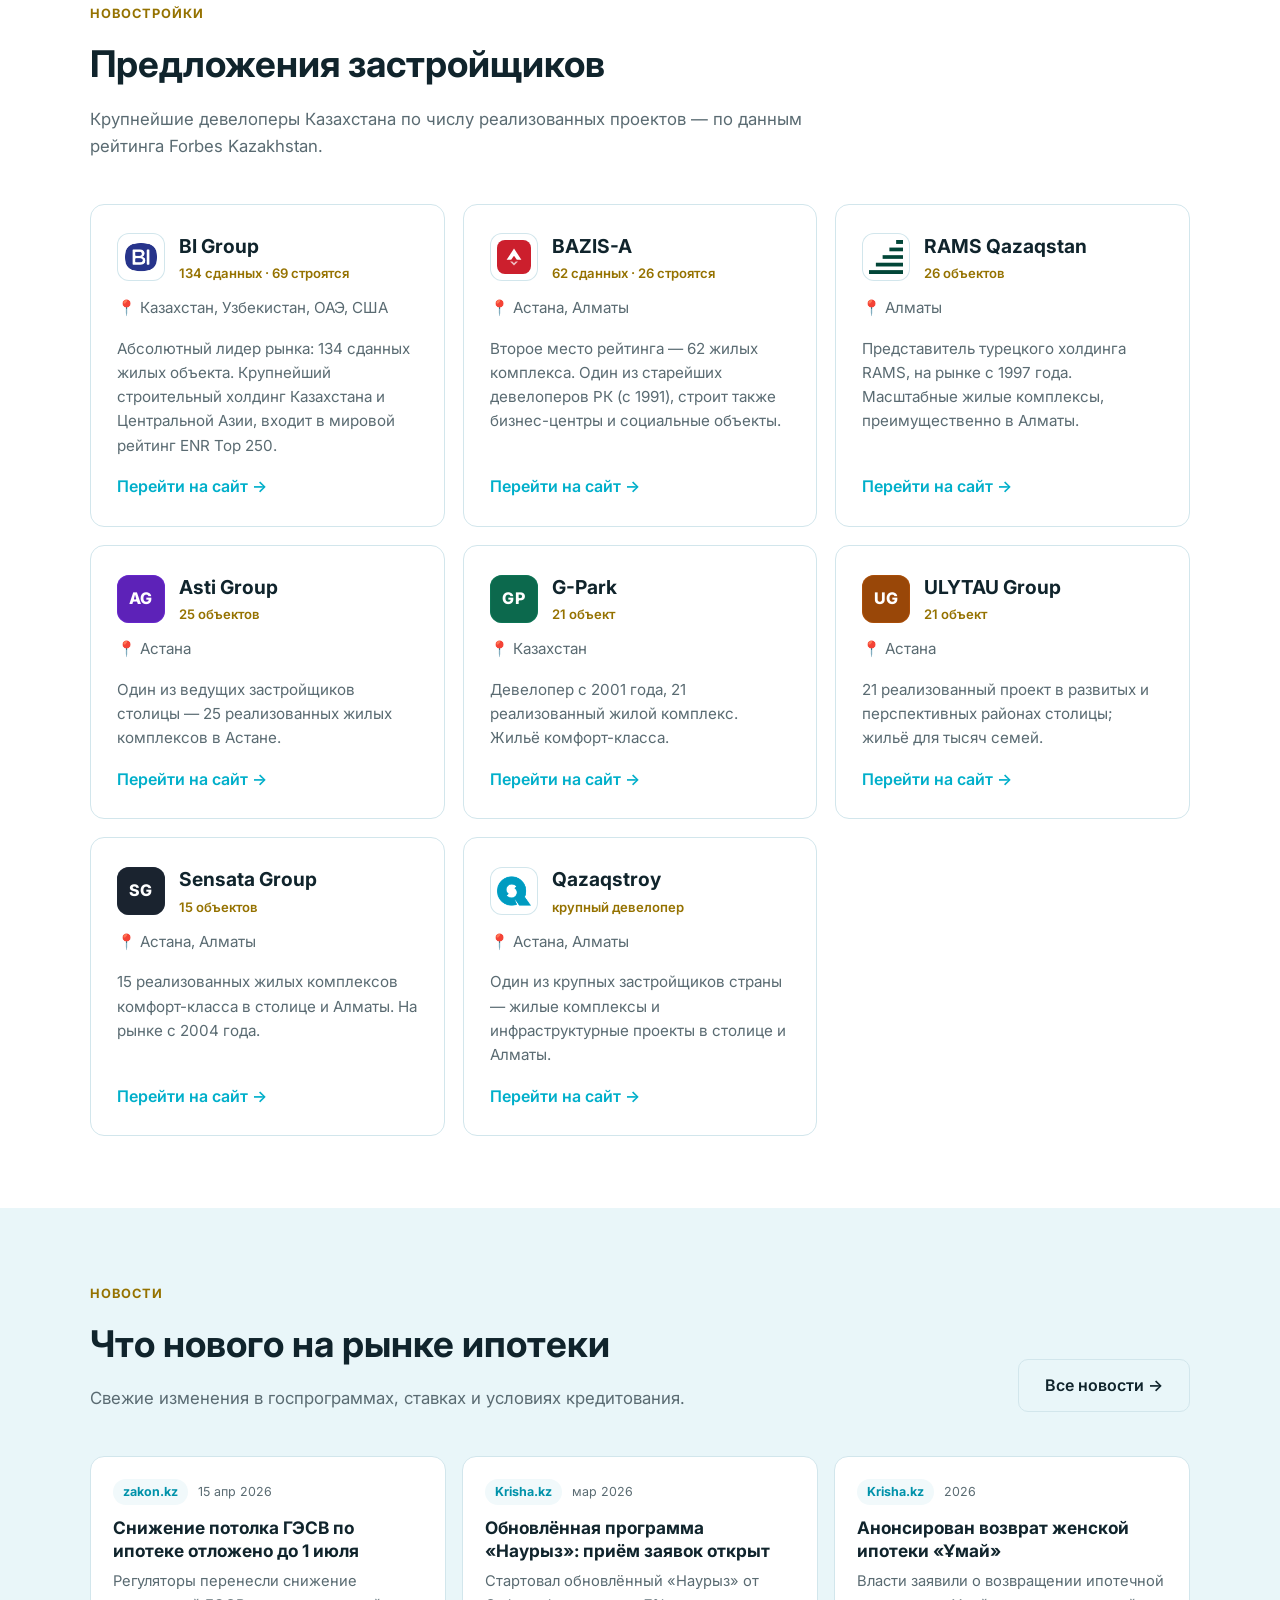
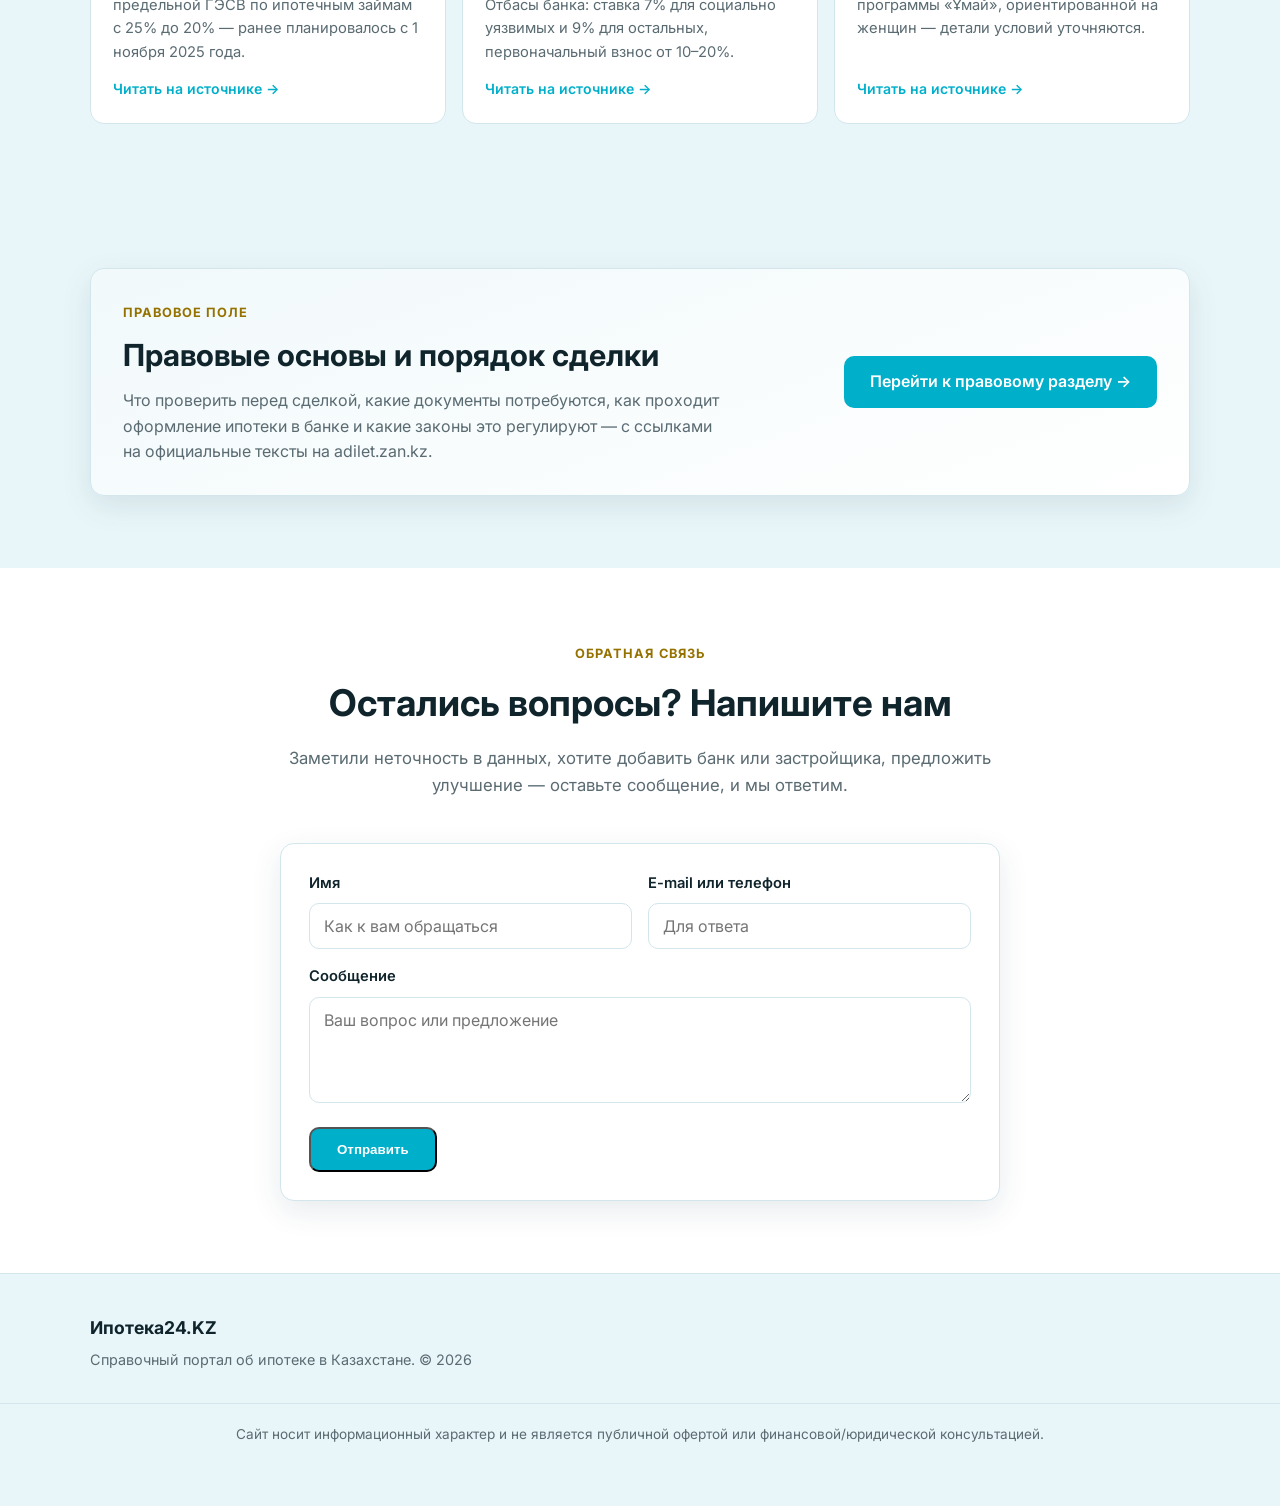
==== commit 73cb4473: "Форма обратной связи внизу главной (отправка через почтовый клиент, без бэкенда)" ====
--- a/index.html
+++ b/index.html
@@ -120,6 +120,39 @@
         </div>
       </div>
     </section>
+
+    <!-- FEEDBACK -->
+    <section class="section" id="feedback">
+      <div class="container">
+        <div class="feedback-wrap">
+          <div class="section-head">
+            <span class="eyebrow">Обратная связь</span>
+            <h2>Остались вопросы? Напишите нам</h2>
+            <p>Заметили неточность в данных, хотите добавить банк или застройщика, предложить улучшение — оставьте сообщение, и мы ответим.</p>
+          </div>
+          <form class="feedback-form" id="feedbackForm" novalidate>
+            <div class="fb-row">
+              <div class="field">
+                <label for="fbName">Имя</label>
+                <input type="text" id="fbName" name="name" placeholder="Как к вам обращаться" required />
+              </div>
+              <div class="field">
+                <label for="fbContact">E-mail или телефон</label>
+                <input type="text" id="fbContact" name="contact" placeholder="Для ответа" required />
+              </div>
+            </div>
+            <div class="field">
+              <label for="fbMessage">Сообщение</label>
+              <textarea id="fbMessage" name="message" rows="4" placeholder="Ваш вопрос или предложение" required></textarea>
+            </div>
+            <div class="fb-actions">
+              <button type="submit" class="btn btn-primary">Отправить</button>
+              <p class="fb-status" id="fbStatus" role="status" aria-live="polite" hidden></p>
+            </div>
+          </form>
+        </div>
+      </div>
+    </section>
   </main>
 
   <footer class="site-footer">
--- a/css/styles.css
+++ b/css/styles.css
@@ -249,6 +249,22 @@
 .cta-band-inline { margin-top: 36px; }
 .cta-actions { display: flex; gap: 12px; flex-wrap: wrap; }
 
+/* FEEDBACK */
+.feedback-wrap { max-width: 720px; margin: 0 auto; }
+.feedback-wrap .section-head { text-align: center; margin-left: auto; margin-right: auto; }
+.feedback-form { background: var(--surface); border: 1px solid var(--border); border-radius: var(--radius); padding: 28px; box-shadow: var(--shadow); display: grid; gap: 16px; }
+.fb-row { display: grid; grid-template-columns: 1fr 1fr; gap: 16px; }
+.feedback-form label { display: block; font-weight: 600; margin-bottom: 8px; font-size: 0.92rem; }
+.feedback-form input, .feedback-form textarea {
+  width: 100%; padding: 12px 14px; background: var(--bg); border: 1px solid var(--border);
+  border-radius: 10px; color: var(--text); font-size: 1rem; font-family: inherit; resize: vertical;
+}
+.feedback-form input:focus, .feedback-form textarea:focus { outline: none; border-color: var(--primary); }
+.fb-actions { display: flex; align-items: center; gap: 16px; flex-wrap: wrap; }
+.fb-status { margin: 0; font-size: 0.9rem; font-weight: 500; }
+.fb-ok { color: var(--primary-dark); }
+.fb-error { color: #d4202a; }
+
 /* FOOTER */
 .site-footer { background: var(--bg-alt); border-top: 1px solid var(--border); padding: 40px 0; }
 .footer-inner { display: flex; justify-content: space-between; gap: 24px; flex-wrap: wrap; }
@@ -275,4 +291,5 @@
   .steps, .law-grid, .bank-grid, .news-grid { grid-template-columns: 1fr; }
   .result-grid { grid-template-columns: 1fr; gap: 18px; }
   .cta-band, .section-head-row { flex-direction: column; align-items: flex-start; }
-}
+  .fb-row { grid-template-columns: 1fr; }
+}
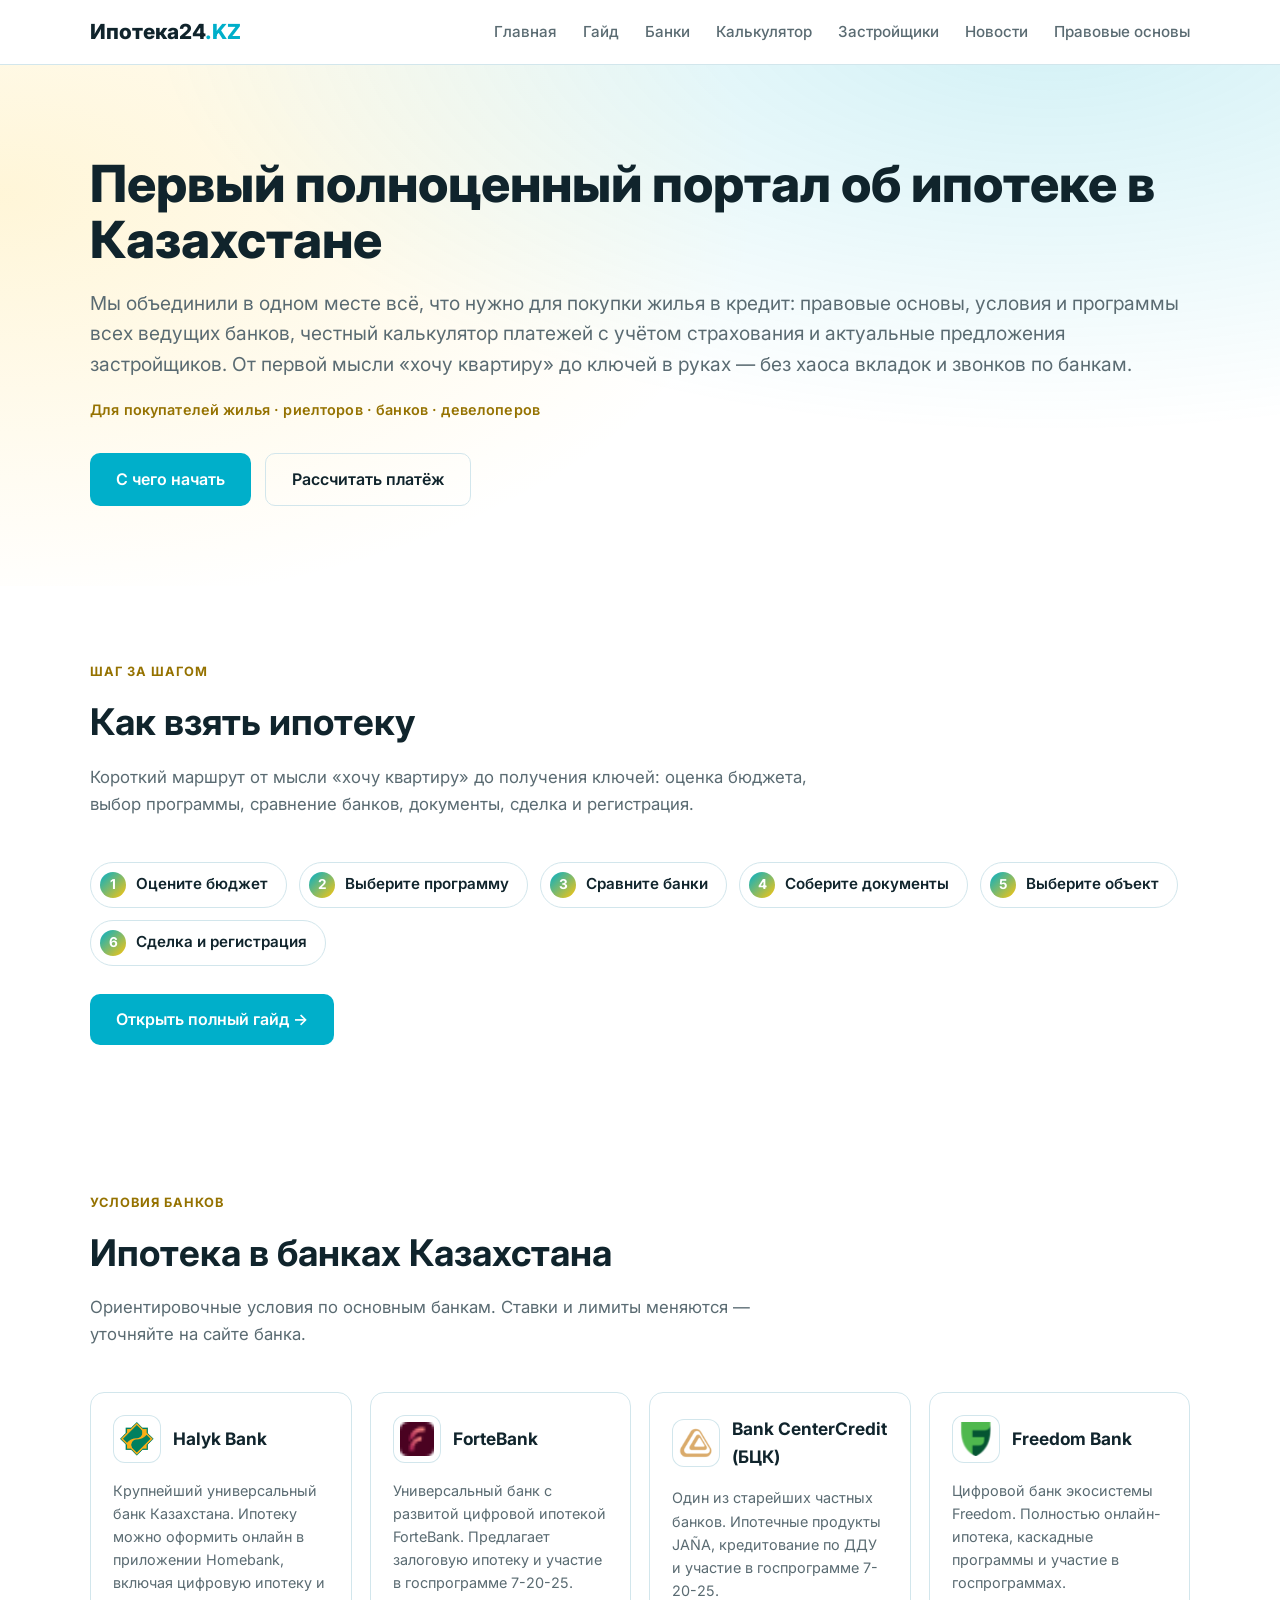
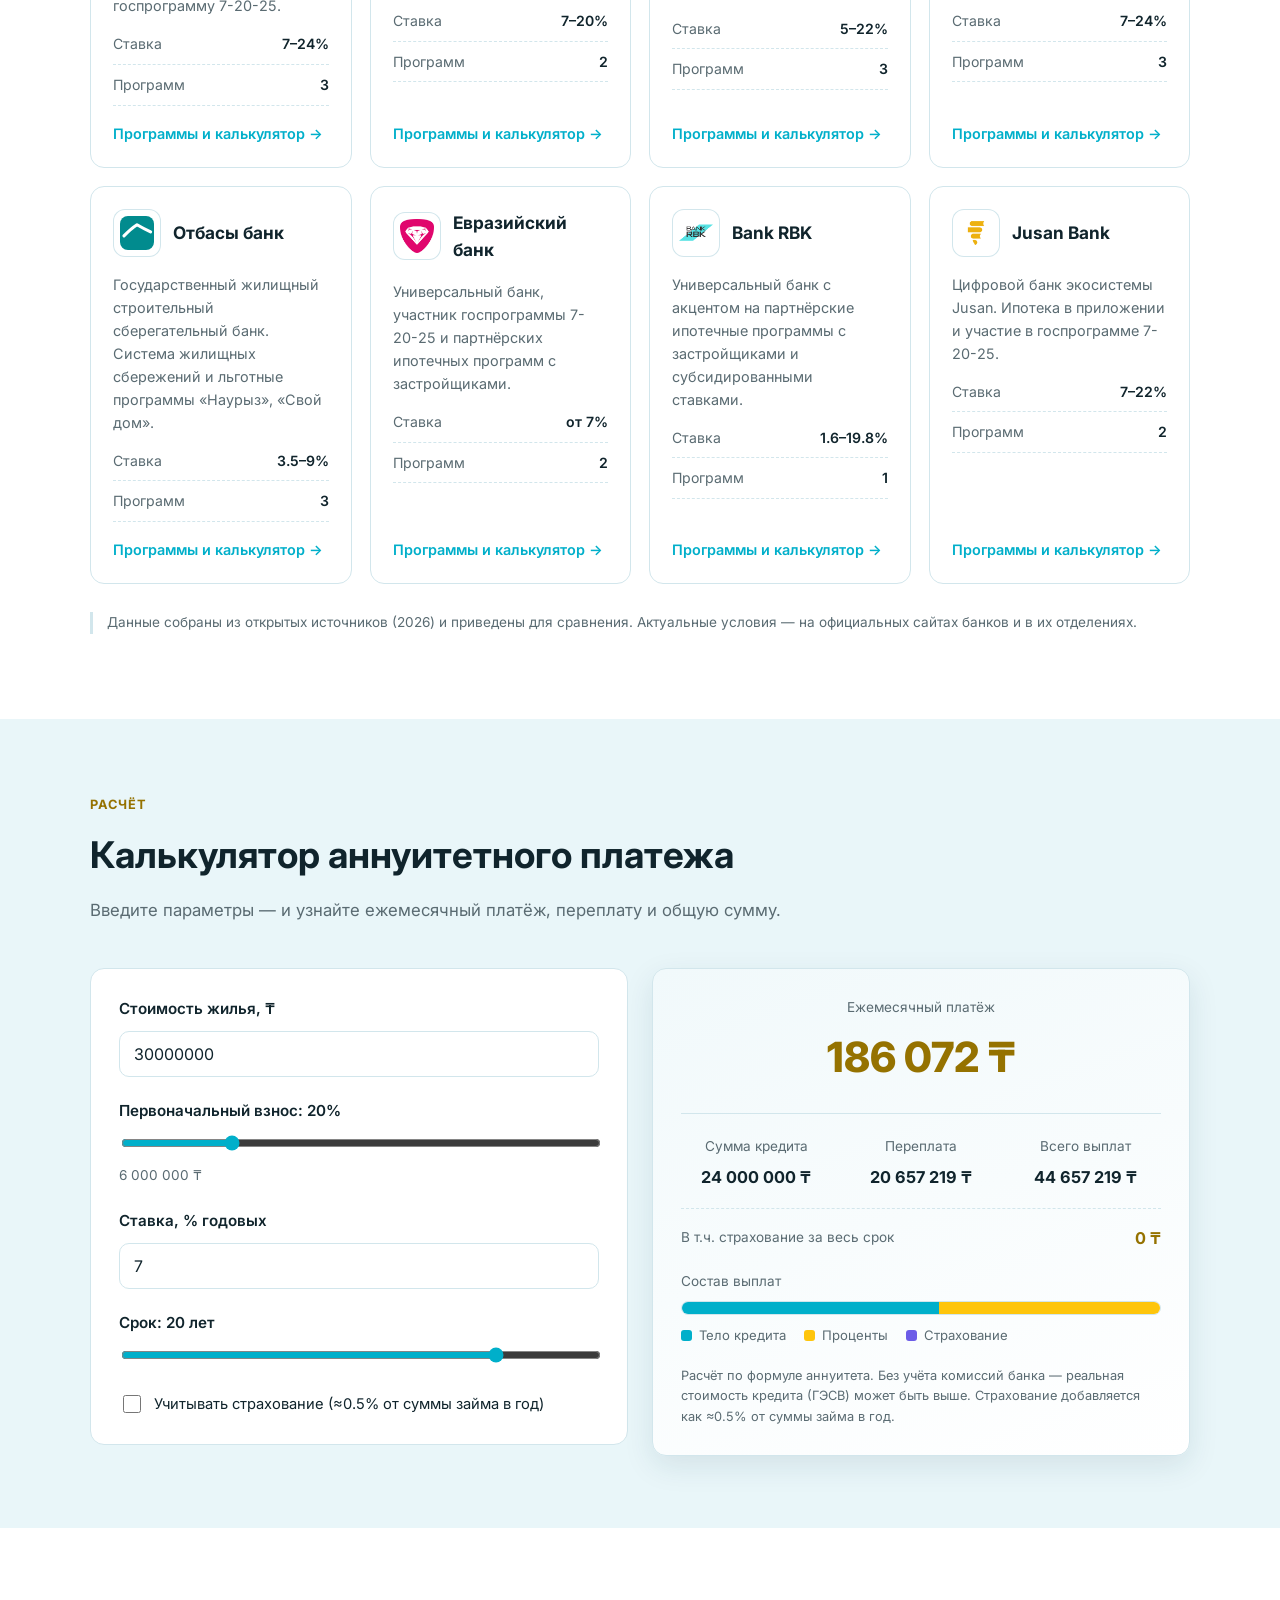
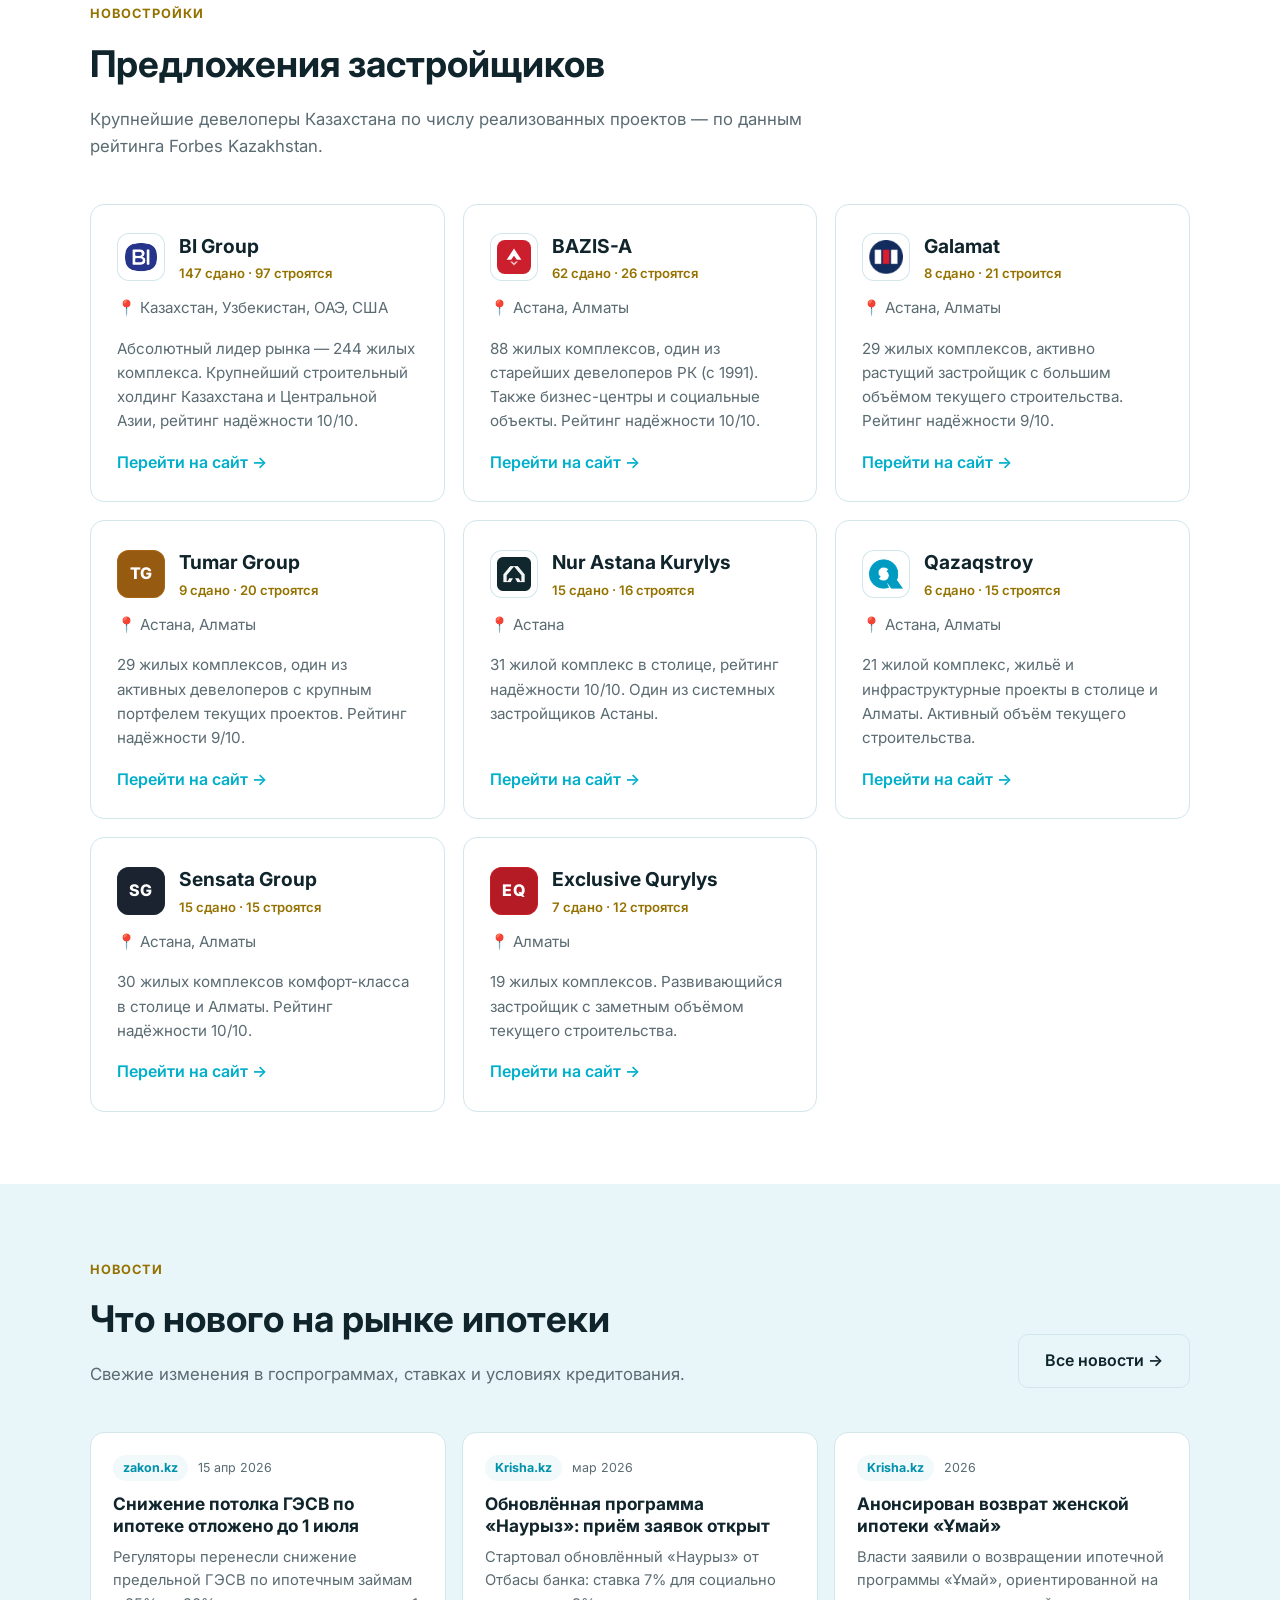
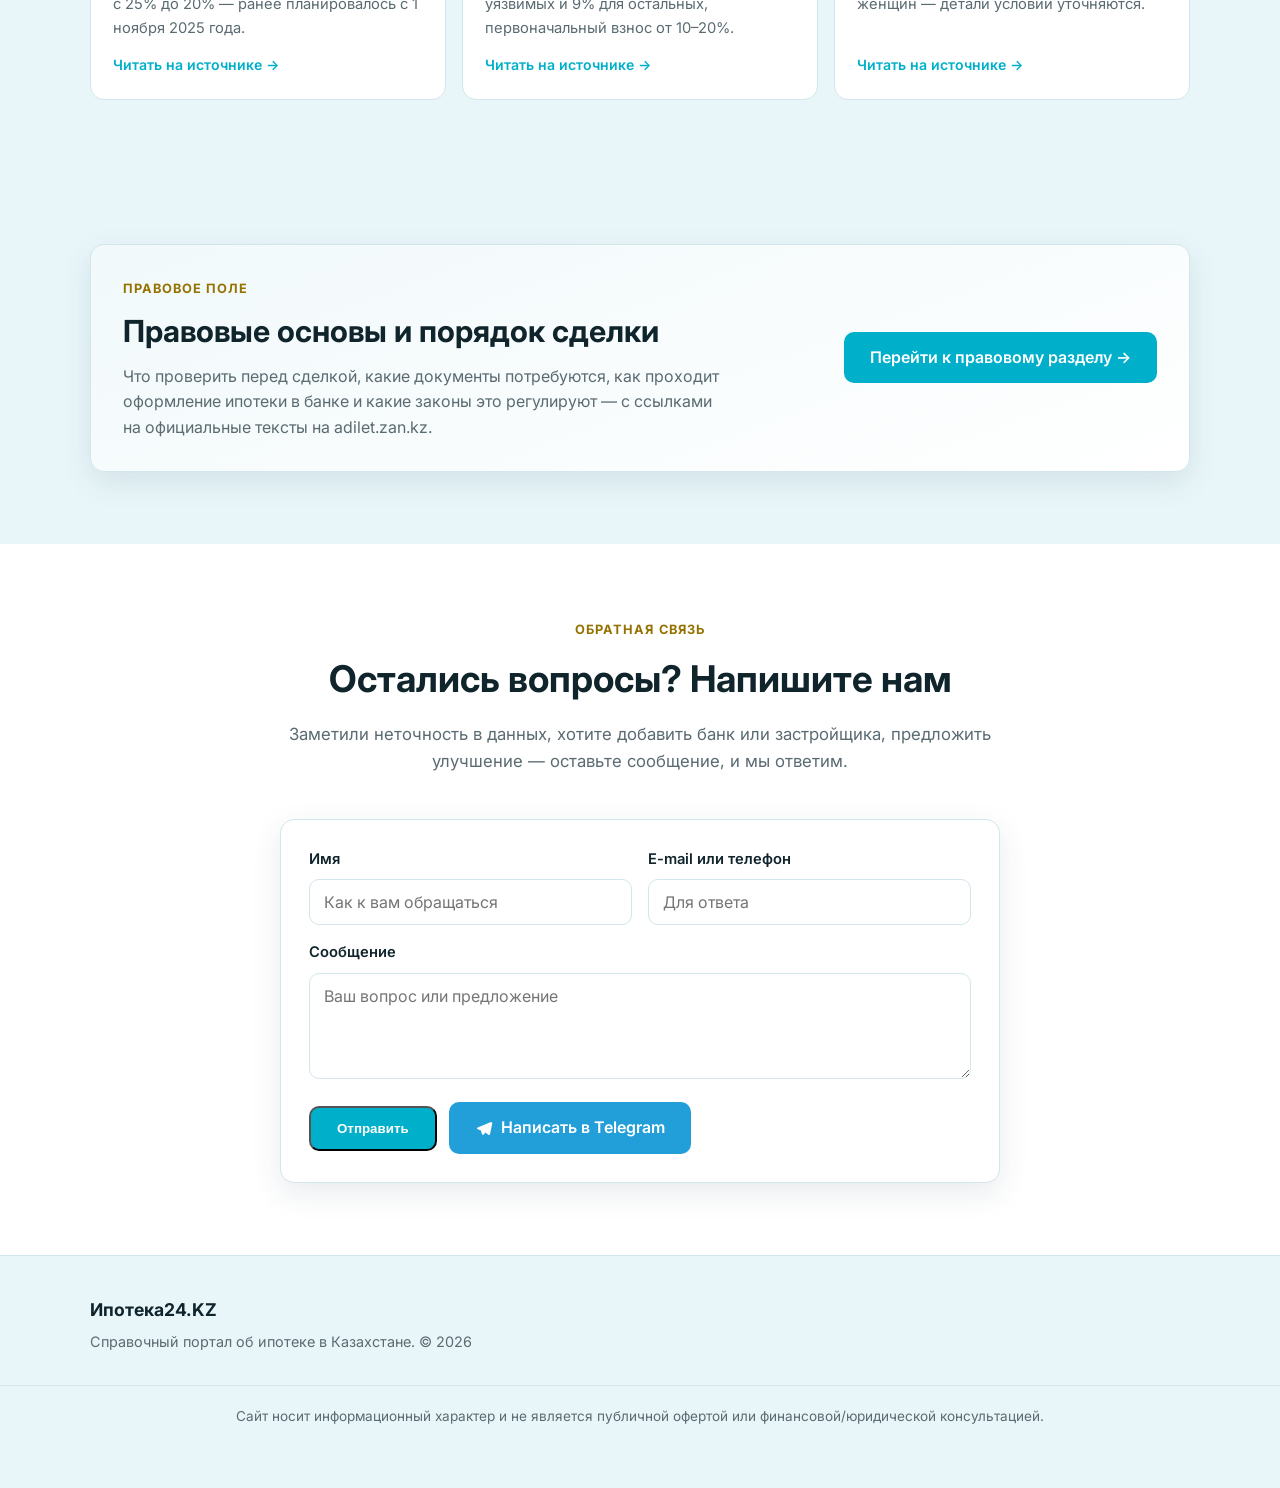
==== commit 32ebfb07: "Топ-8 застройщиков по рейтингу «Все о стройке» (Galamat, Tumar, Nur Astana Kurylys, Exclusive Quryly" ====
--- a/index.html
+++ b/index.html
@@ -145,8 +145,15 @@
               <label for="fbMessage">Сообщение</label>
               <textarea id="fbMessage" name="message" rows="4" placeholder="Ваш вопрос или предложение" required></textarea>
             </div>
+            <!-- honeypot: скрыто от людей, ловит спам-ботов -->
+            <input type="text" id="fbWebsite" name="website" tabindex="-1" autocomplete="off" aria-hidden="true" style="position:absolute;left:-9999px;width:1px;height:1px;opacity:0" />
+
             <div class="fb-actions">
               <button type="submit" class="btn btn-primary">Отправить</button>
+              <a id="tgContact" class="btn btn-tg" target="_blank" rel="noopener" hidden>
+                <svg viewBox="0 0 24 24" width="18" height="18" aria-hidden="true"><path fill="currentColor" d="M21.94 4.66a1.5 1.5 0 0 0-1.6-.2L3.6 11.2c-1.07.43-1.05 1.97.03 2.38l4.2 1.6 1.6 5.05c.3.95 1.5 1.2 2.16.45l2.32-2.6 4.2 3.1c.7.52 1.7.14 1.9-.7l3-14.5a1.5 1.5 0 0 0-1.07-1.82Z"/></svg>
+                Написать в Telegram
+              </a>
               <p class="fb-status" id="fbStatus" role="status" aria-live="polite" hidden></p>
             </div>
           </form>
--- a/css/styles.css
+++ b/css/styles.css
@@ -260,7 +260,9 @@
   border-radius: 10px; color: var(--text); font-size: 1rem; font-family: inherit; resize: vertical;
 }
 .feedback-form input:focus, .feedback-form textarea:focus { outline: none; border-color: var(--primary); }
-.fb-actions { display: flex; align-items: center; gap: 16px; flex-wrap: wrap; }
+.fb-actions { display: flex; align-items: center; gap: 12px; flex-wrap: wrap; }
+.btn-tg { background: #229ed9; color: #fff; display: inline-flex; align-items: center; gap: 8px; }
+.btn-tg:hover { background: #1b8ec2; text-decoration: none; }
 .fb-status { margin: 0; font-size: 0.9rem; font-weight: 500; }
 .fb-ok { color: var(--primary-dark); }
 .fb-error { color: #d4202a; }
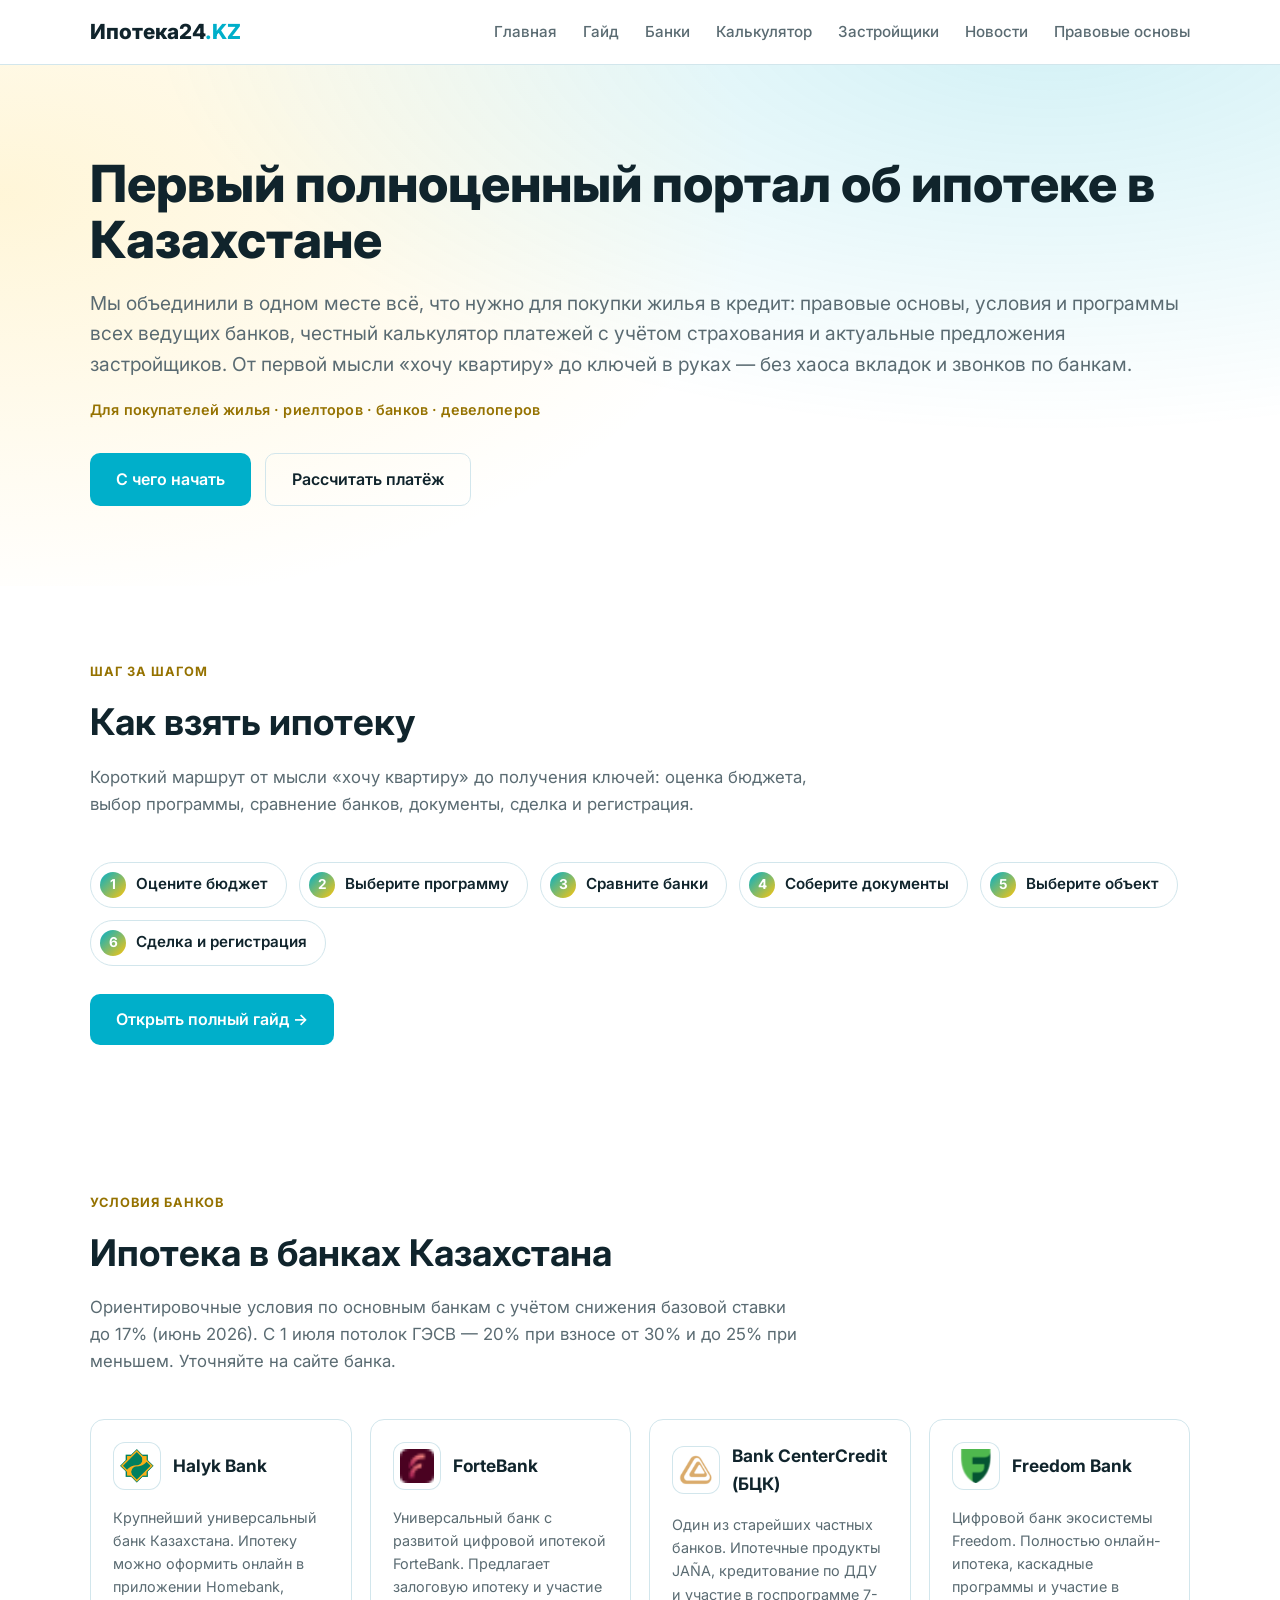
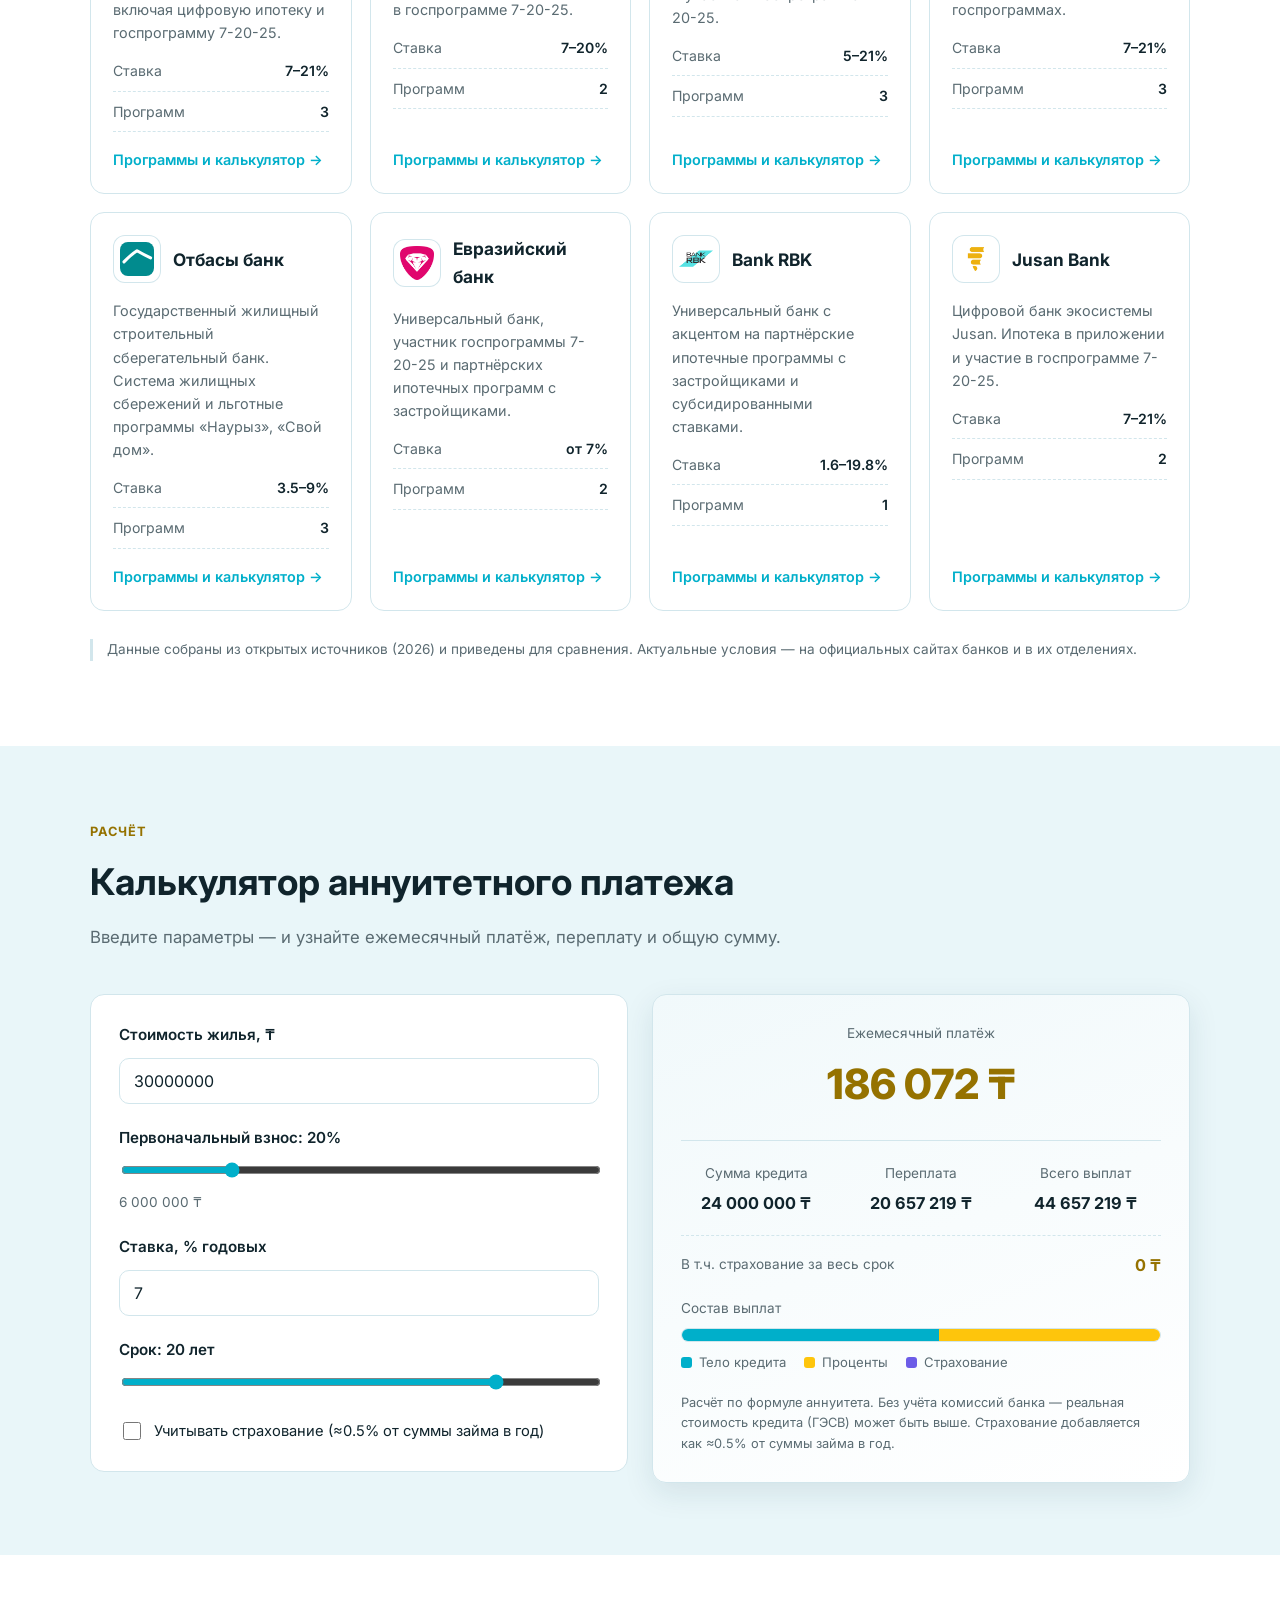
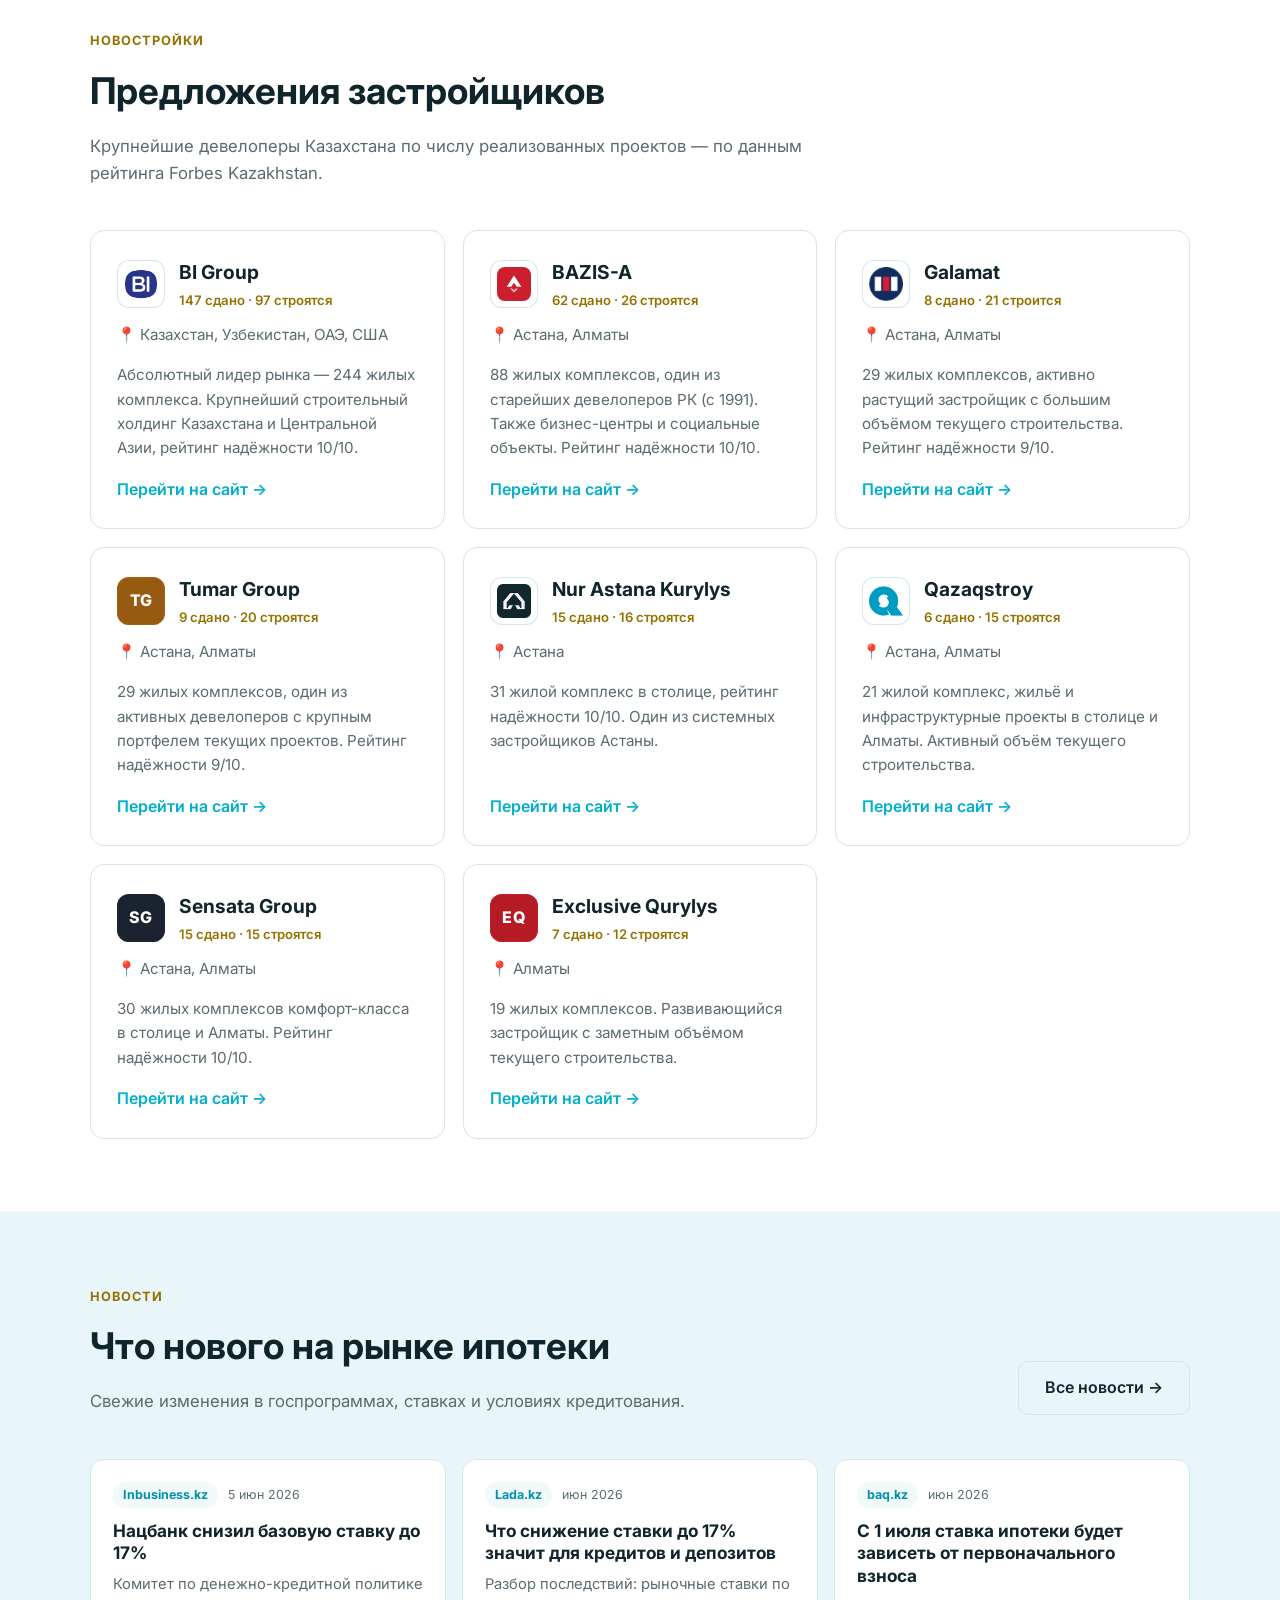
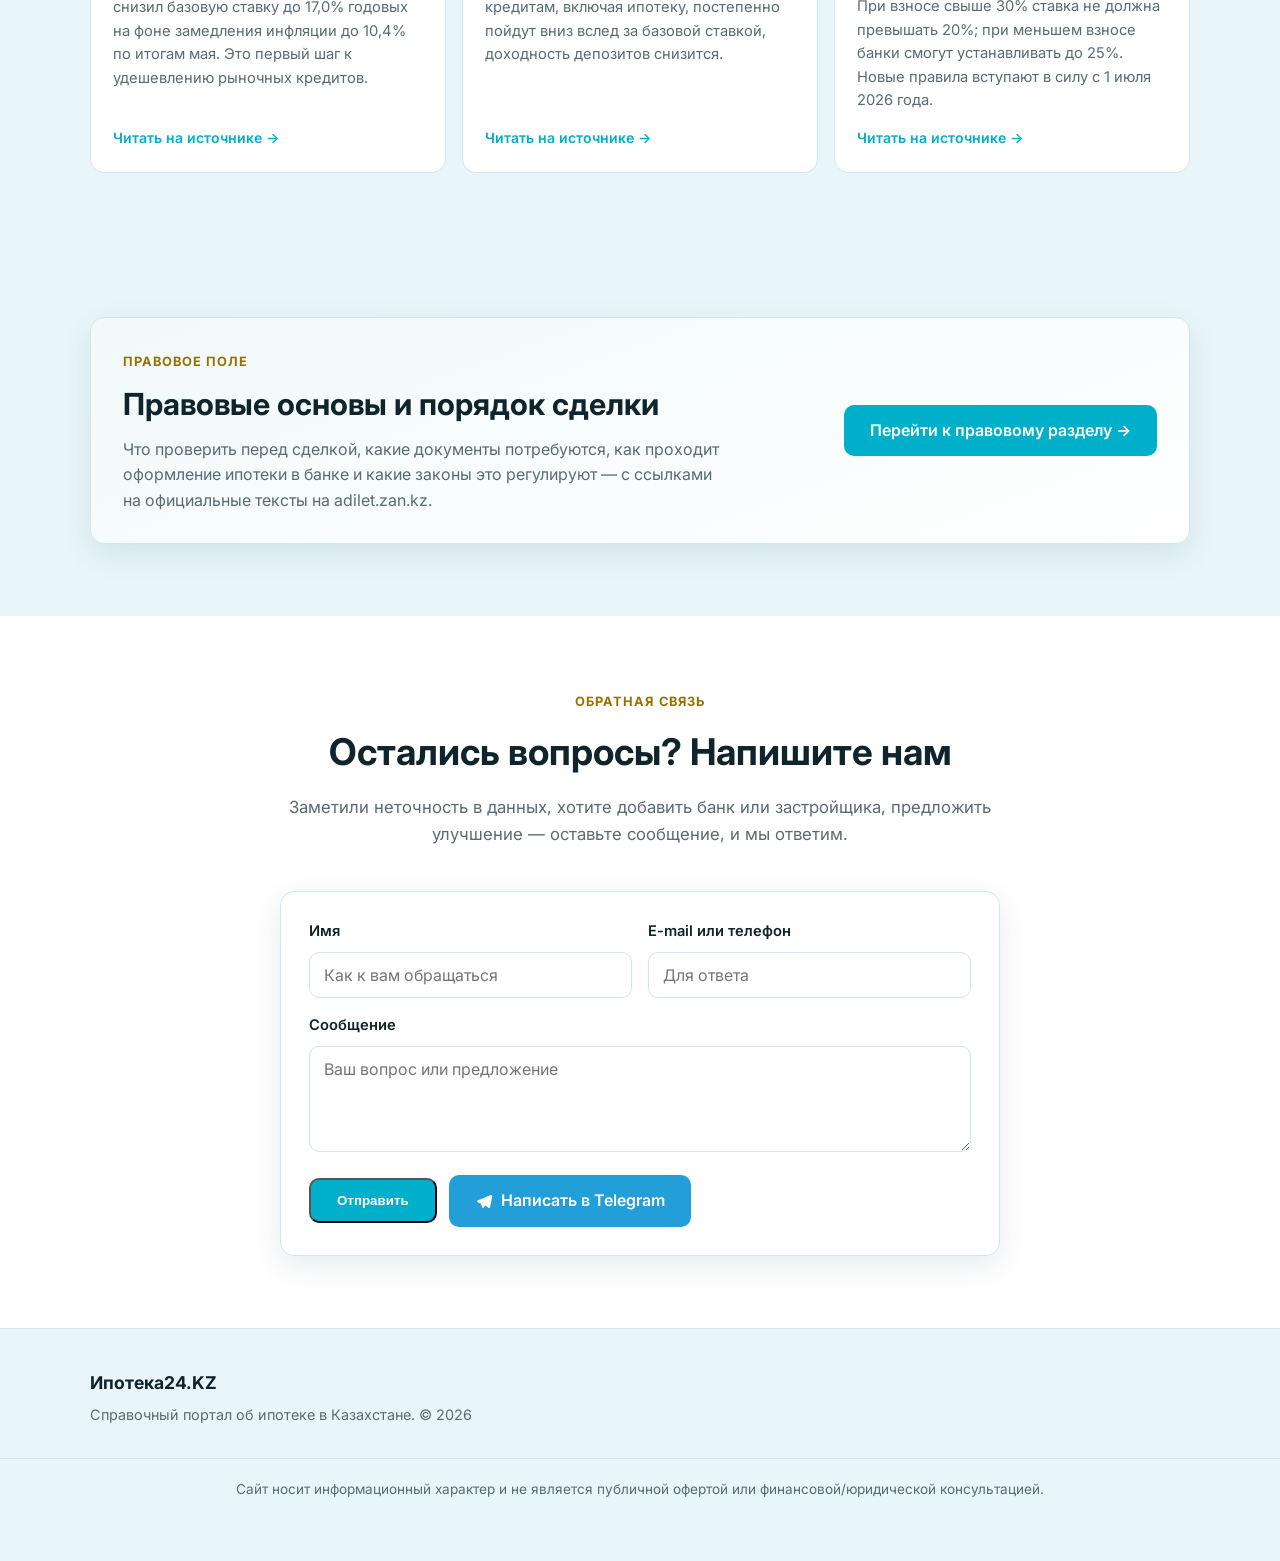
==== commit 2214715c: "Актуализированы рыночные ставки банков под базовую 17% и правило ГЭСВ с 1 июля (взнос 30% → до 20%);" ====
--- a/index.html
+++ b/index.html
@@ -60,7 +60,7 @@
         <div class="section-head">
           <span class="eyebrow">Условия банков</span>
           <h2>Ипотека в банках Казахстана</h2>
-          <p>Ориентировочные условия по основным банкам. Ставки и лимиты меняются — уточняйте на сайте банка.</p>
+          <p>Ориентировочные условия по основным банкам с учётом снижения базовой ставки до 17% (июнь 2026). С 1 июля потолок ГЭСВ — 20% при взносе от 30% и до 25% при меньшем. Уточняйте на сайте банка.</p>
         </div>
         <div class="bank-grid" id="bankGrid"></div>
         <p class="disclaimer">Данные собраны из открытых источников (2026) и приведены для сравнения. Актуальные условия — на официальных сайтах банков и в их отделениях.</p>
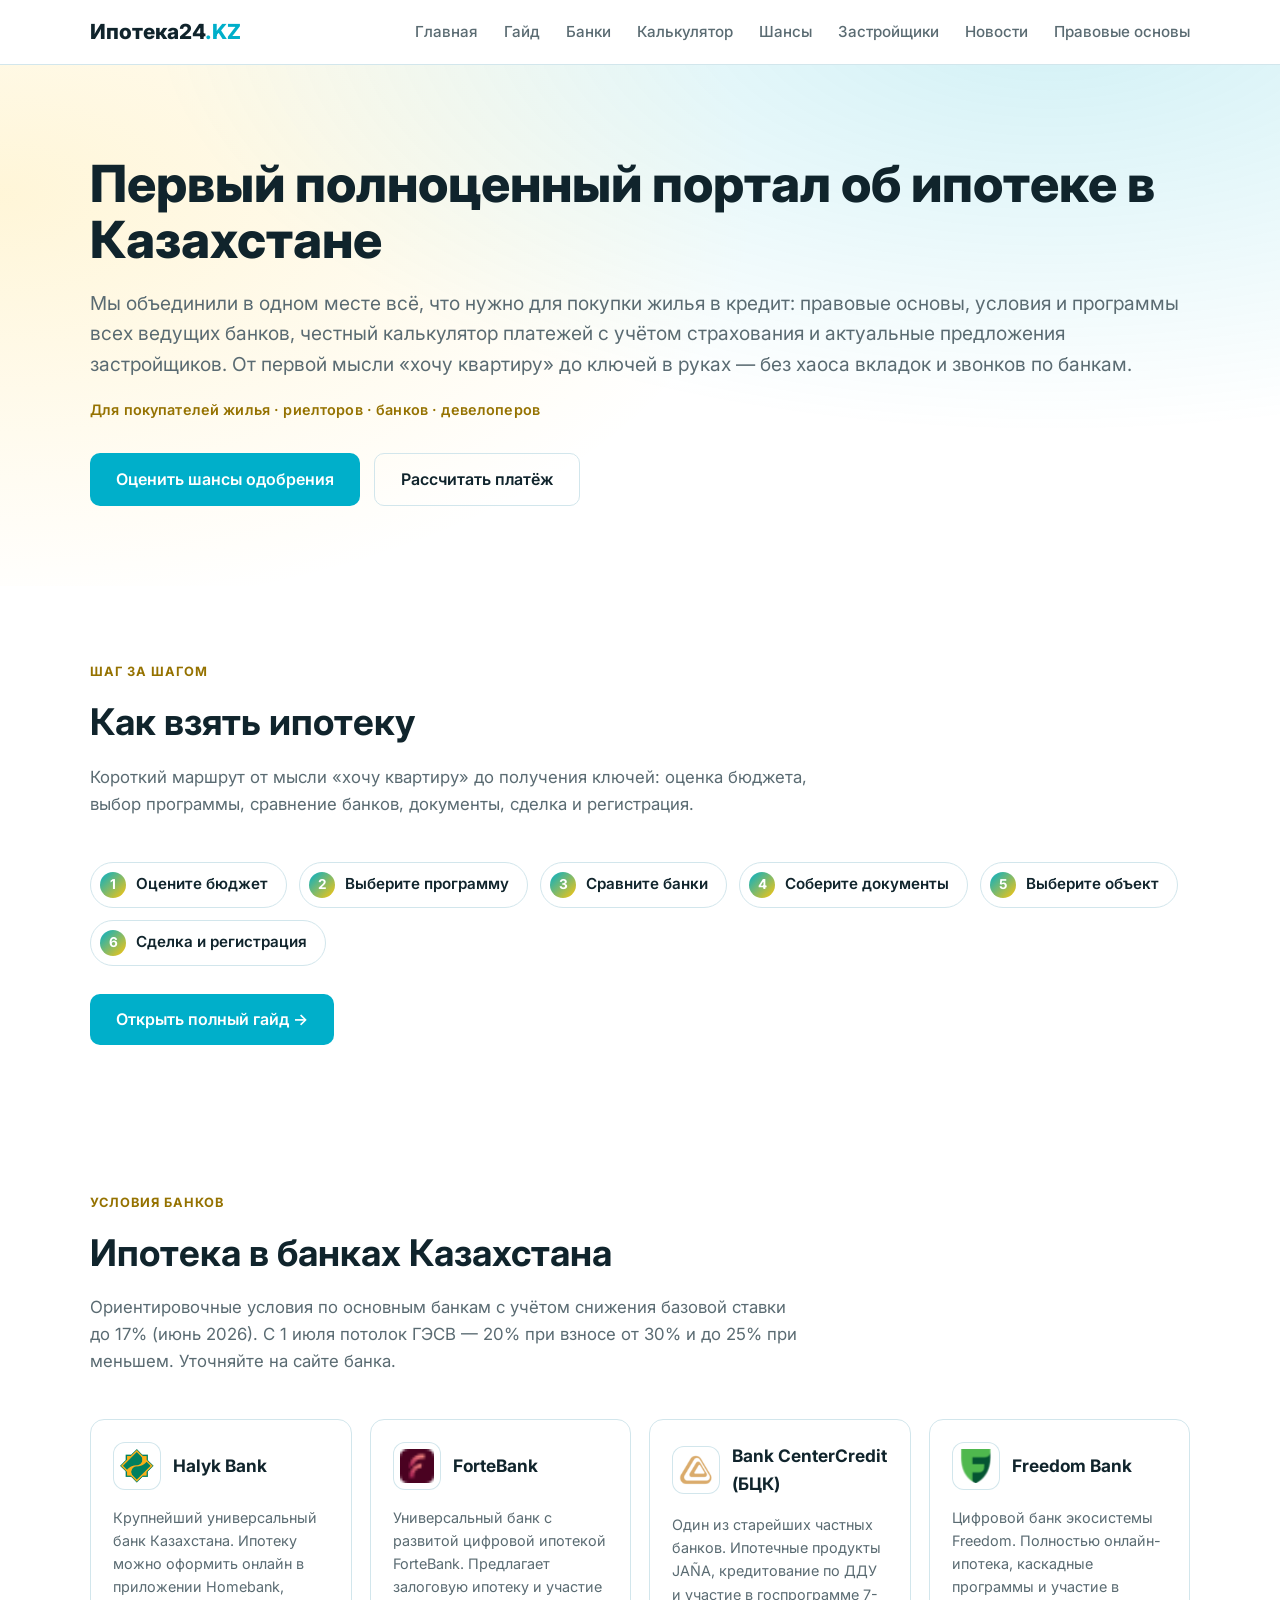
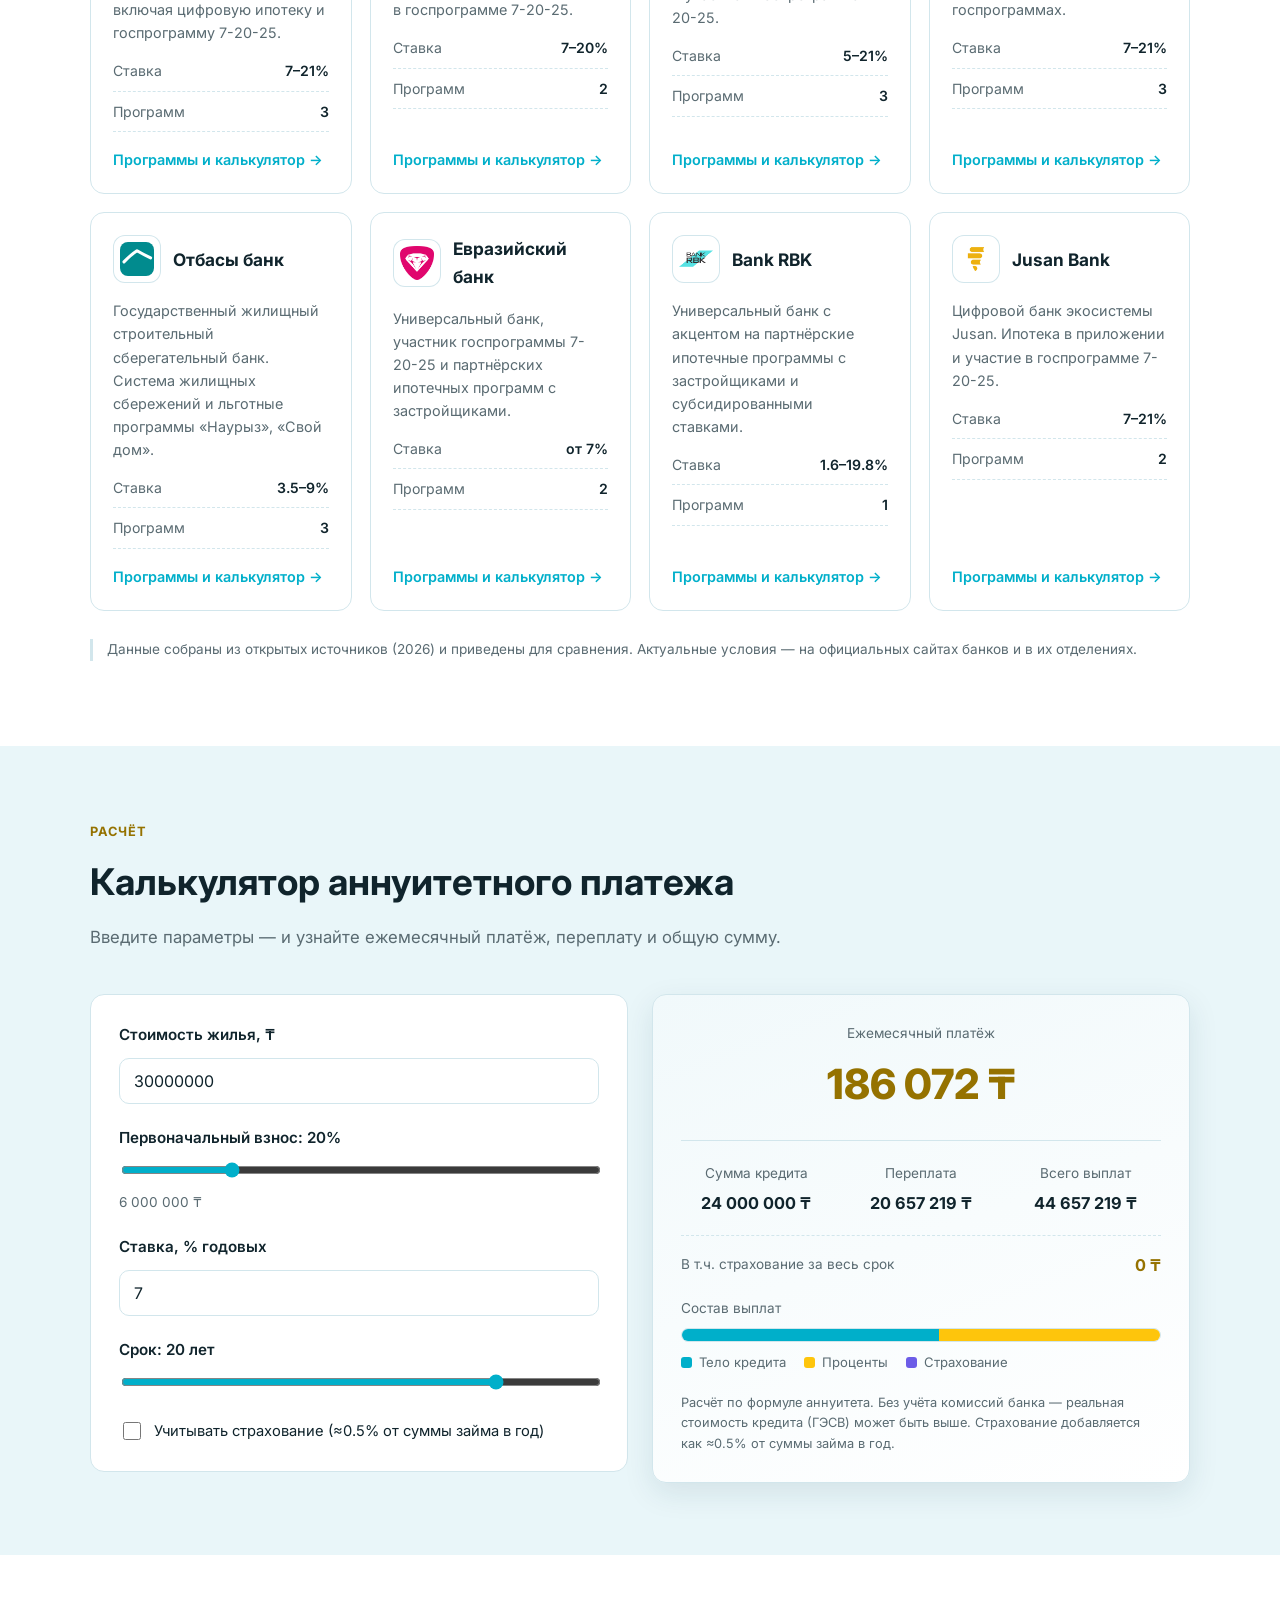
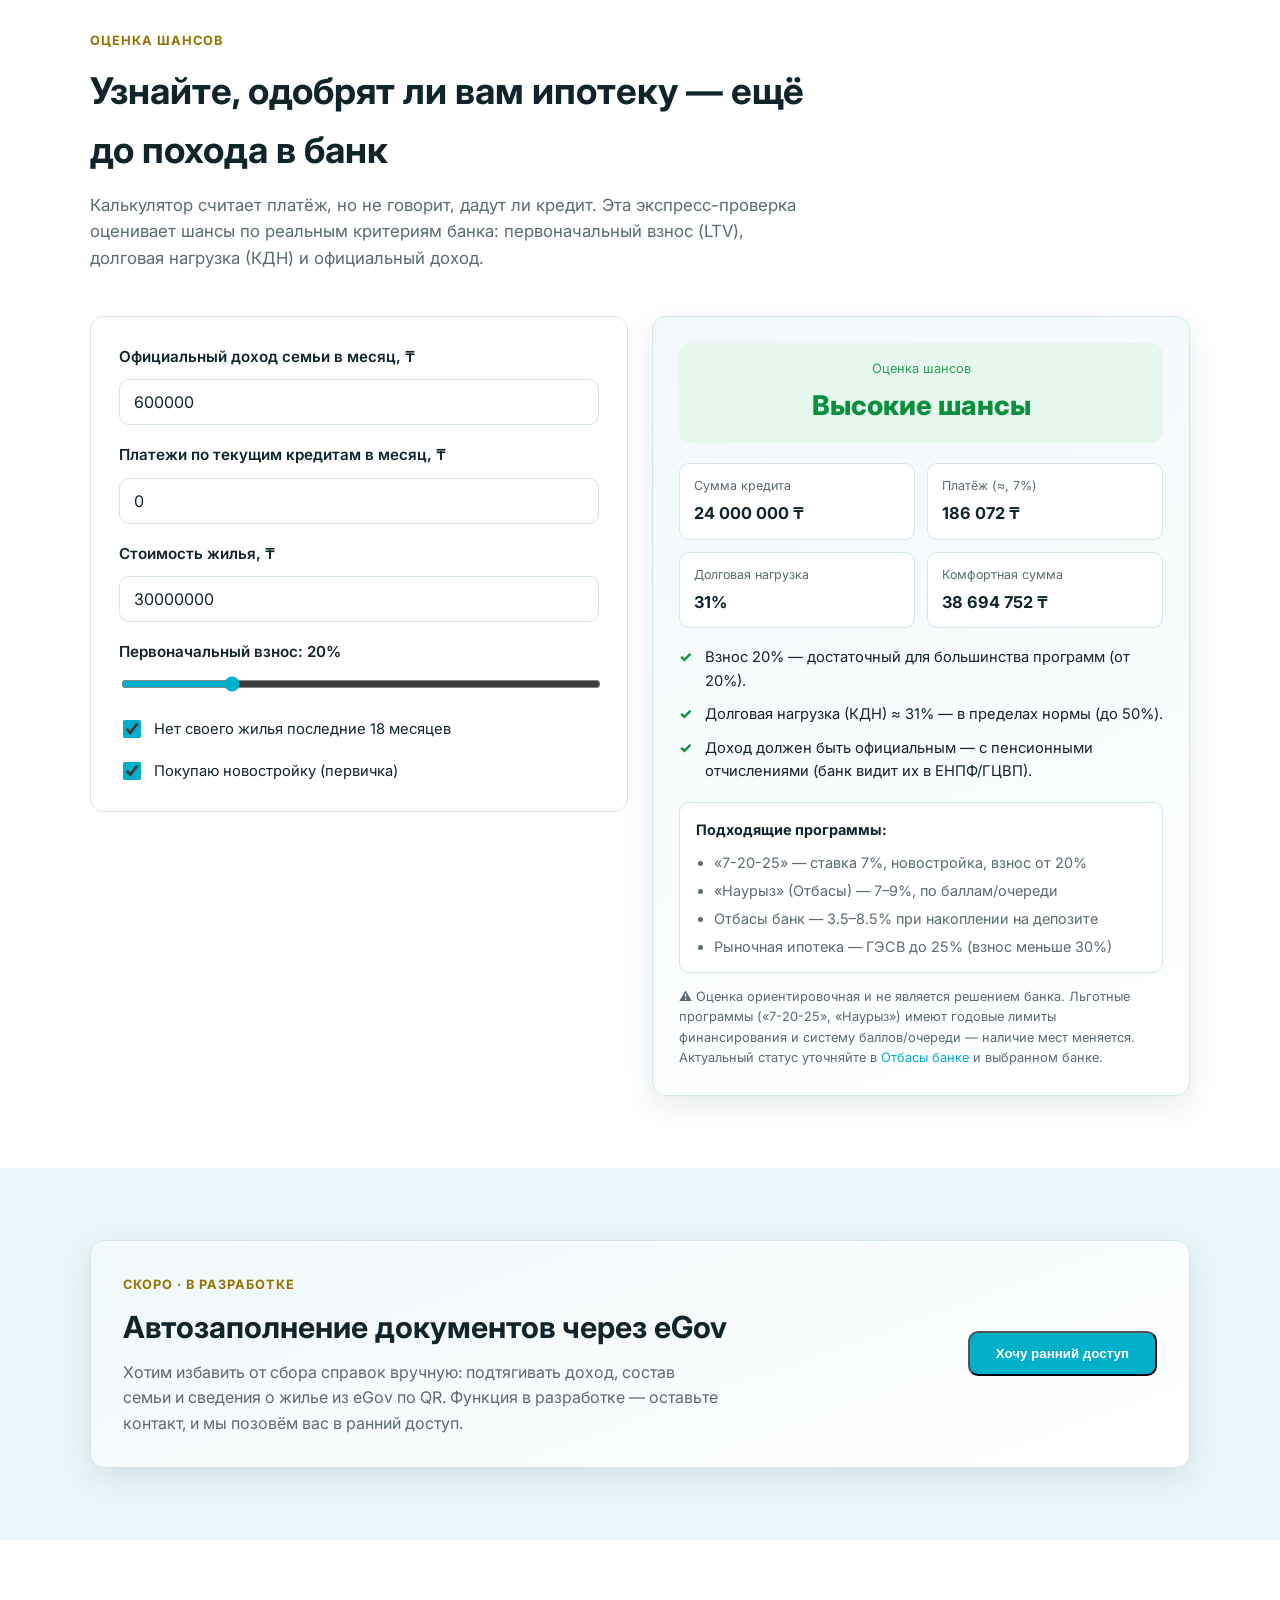
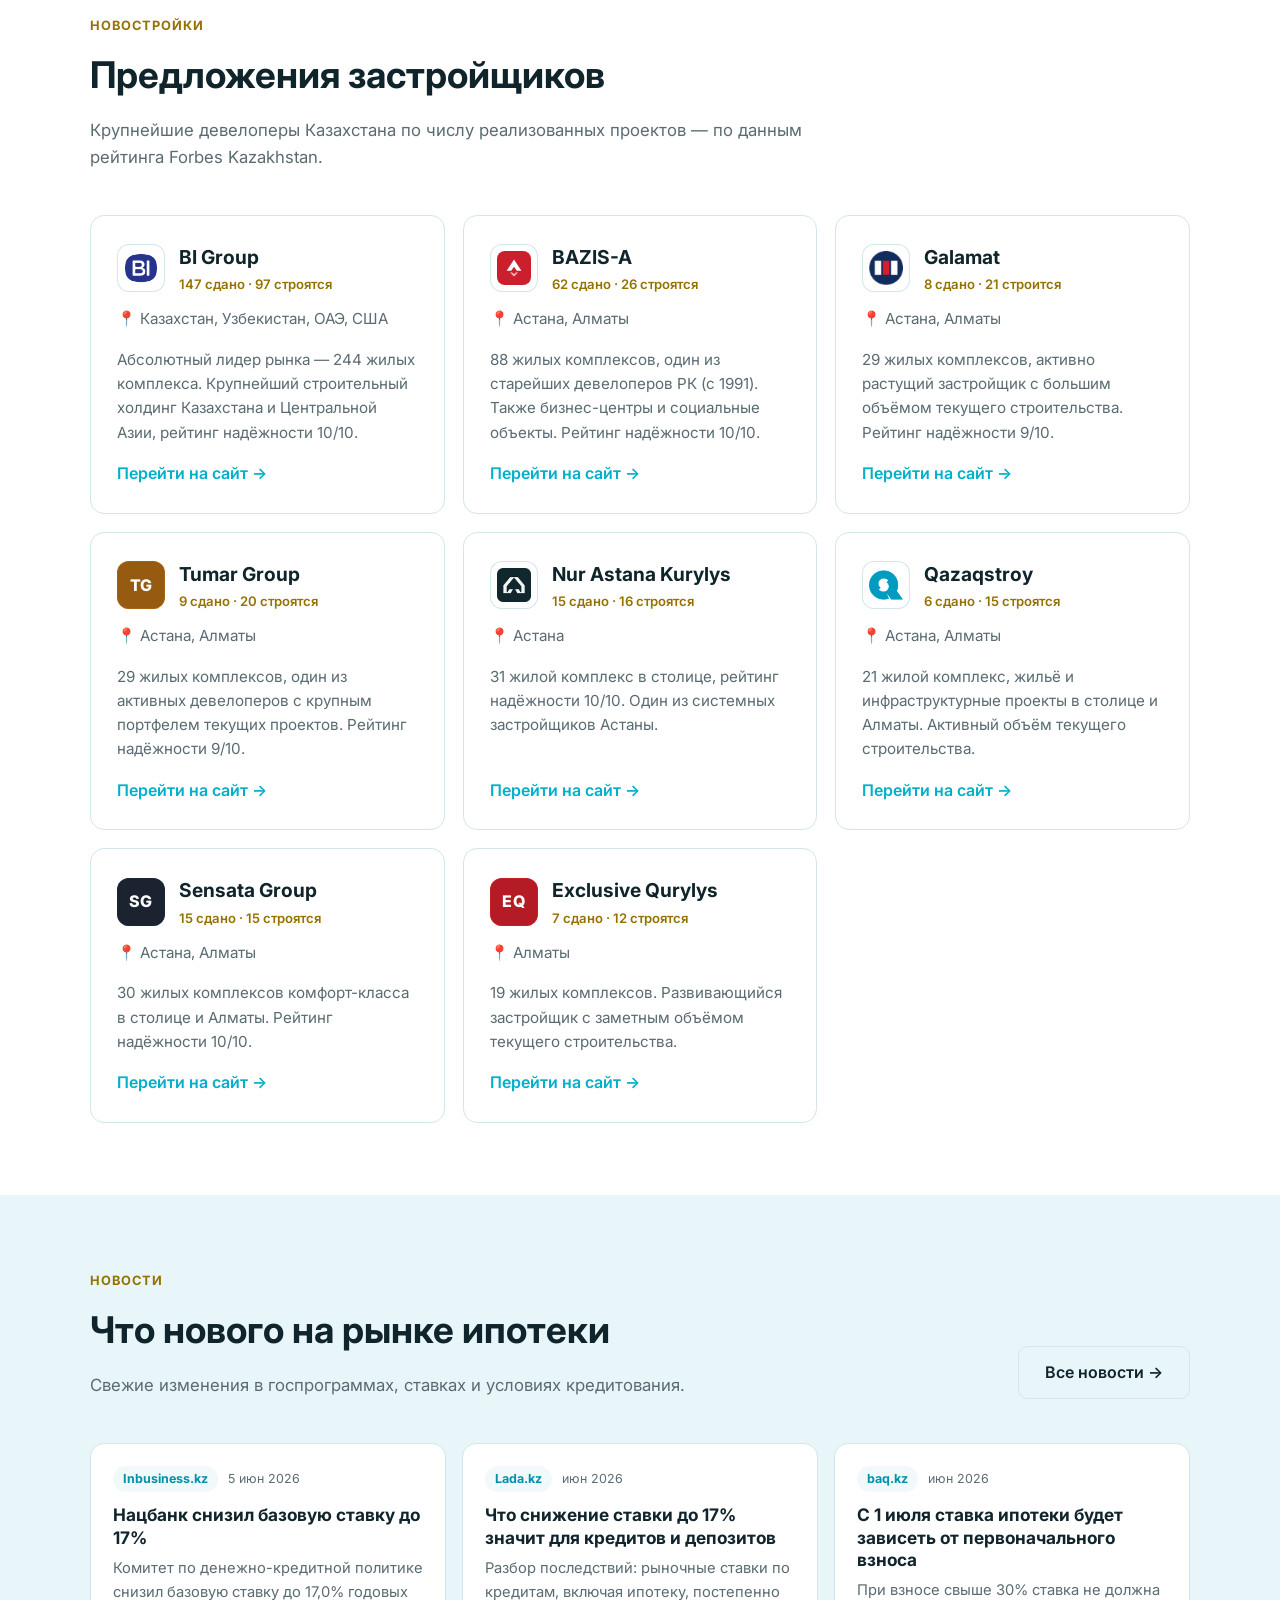
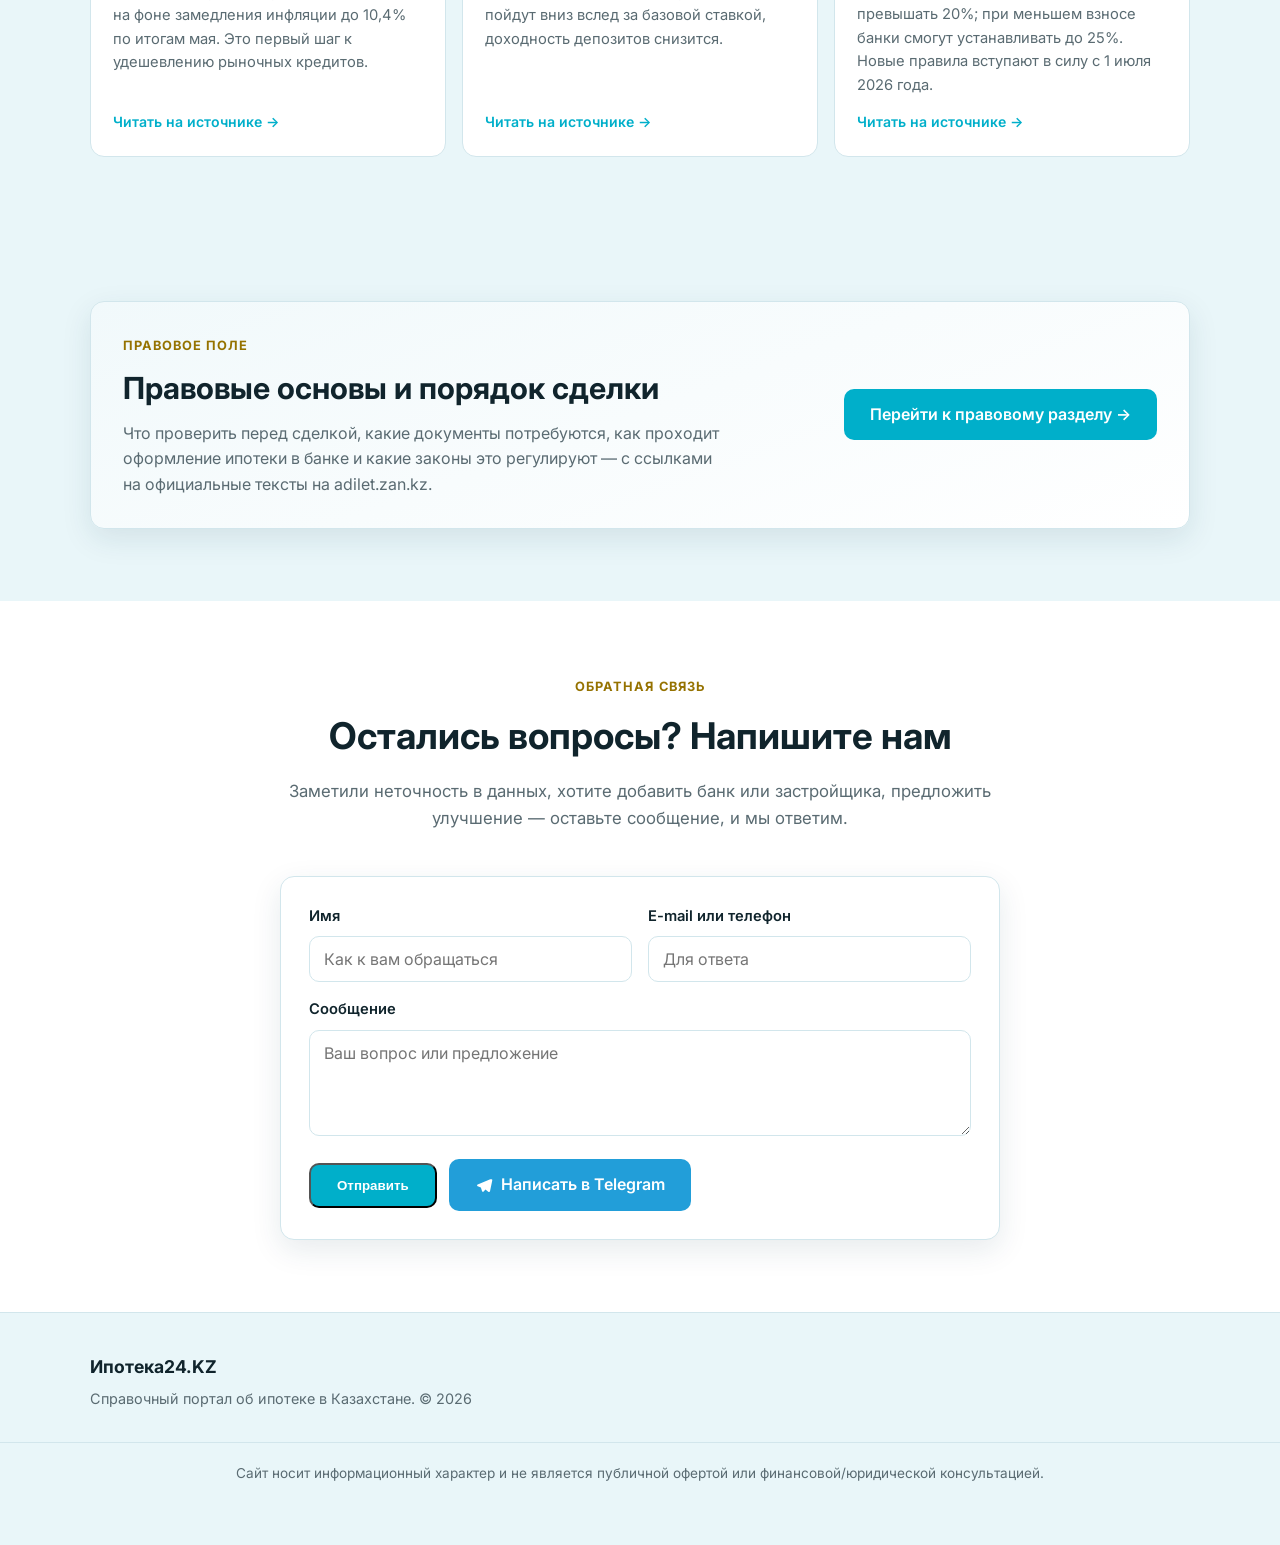
==== commit 2b84b6e6: "Внедрены улучшения по аудиту: экспресс-оценка шансов одобрения (LTV/КДН/доход), JTBD-заголовки, чест" ====
--- a/index.html
+++ b/index.html
@@ -19,6 +19,7 @@
         <a href="guide.html">Гайд</a>
         <a href="#banks">Банки</a>
         <a href="#calculator">Калькулятор</a>
+        <a href="#prequal">Шансы</a>
         <a href="#developers">Застройщики</a>
         <a href="news.html">Новости</a>
         <a href="legal.html">Правовые основы</a>
@@ -35,7 +36,7 @@
         <p class="hero-sub">Мы объединили в одном месте всё, что нужно для покупки жилья в кредит: правовые основы, условия и программы всех ведущих банков, честный калькулятор платежей с учётом страхования и актуальные предложения застройщиков. От первой мысли «хочу квартиру» до ключей в руках — без хаоса вкладок и звонков по банкам.</p>
         <p class="hero-aud">Для покупателей жилья · риелторов · банков · девелоперов</p>
         <div class="hero-cta">
-          <a href="#guide" class="btn btn-primary">С чего начать</a>
+          <a href="#prequal" class="btn btn-primary">Оценить шансы одобрения</a>
           <a href="#calculator" class="btn btn-ghost">Рассчитать платёж</a>
         </div>
       </div>
@@ -77,6 +78,54 @@
         </div>
 
         <div id="mainCalc"></div>
+      </div>
+    </section>
+
+    <!-- PRE-QUALIFICATION -->
+    <section class="section" id="prequal">
+      <div class="container">
+        <div class="section-head">
+          <span class="eyebrow">Оценка шансов</span>
+          <h2>Узнайте, одобрят ли вам ипотеку — ещё до похода в банк</h2>
+          <p>Калькулятор считает платёж, но не говорит, дадут ли кредит. Эта экспресс-проверка оценивает шансы по реальным критериям банка: первоначальный взнос (LTV), долговая нагрузка (КДН) и официальный доход.</p>
+        </div>
+        <div class="prequal">
+          <form class="prequal-form" id="prequalForm">
+            <div class="field">
+              <label for="pqIncome">Официальный доход семьи в месяц, ₸</label>
+              <input type="number" id="pqIncome" min="0" step="50000" value="600000" placeholder="С пенсионными отчислениями" />
+            </div>
+            <div class="field">
+              <label for="pqDebts">Платежи по текущим кредитам в месяц, ₸</label>
+              <input type="number" id="pqDebts" min="0" step="10000" value="0" />
+            </div>
+            <div class="field">
+              <label for="pqPrice">Стоимость жилья, ₸</label>
+              <input type="number" id="pqPrice" min="0" step="100000" value="30000000" />
+            </div>
+            <div class="field">
+              <label for="pqDown">Первоначальный взнос: <span id="pqDownLabel">20%</span></label>
+              <input type="range" id="pqDown" min="0" max="90" step="1" value="20" />
+            </div>
+            <label class="checkbox"><input type="checkbox" id="pqNoHousing" checked /><span>Нет своего жилья последние 18 месяцев</span></label>
+            <label class="checkbox"><input type="checkbox" id="pqNewBuild" checked /><span>Покупаю новостройку (первичка)</span></label>
+          </form>
+          <div class="prequal-result" id="prequalResult"></div>
+        </div>
+      </div>
+    </section>
+
+    <!-- EARLY ACCESS (eGov) -->
+    <section class="section section-alt" id="egov">
+      <div class="container">
+        <div class="cta-band">
+          <div class="cta-text">
+            <span class="eyebrow">Скоро · в разработке</span>
+            <h2>Автозаполнение документов через eGov</h2>
+            <p>Хотим избавить от сбора справок вручную: подтягивать доход, состав семьи и сведения о жилье из eGov по QR. Функция в разработке — оставьте контакт, и мы позовём вас в ранний доступ.</p>
+          </div>
+          <button type="button" class="btn btn-primary" id="egovBtn">Хочу ранний доступ</button>
+        </div>
       </div>
     </section>
 
@@ -176,6 +225,7 @@
 
   <script src="js/data.js"></script>
   <script src="js/calculator.js"></script>
+  <script src="js/prequal.js"></script>
   <script src="js/app.js"></script>
 </body>
 </html>
--- a/css/styles.css
+++ b/css/styles.css
@@ -225,6 +225,35 @@
 .legal-list li::before { content: "✓"; position: absolute; left: 0; top: 0; color: var(--primary); font-weight: 800; }
 .law-link { display: inline-block; margin-top: 14px; font-weight: 600; font-size: 0.9rem; }
 
+/* PRE-QUALIFICATION */
+.prequal { display: grid; grid-template-columns: 1fr 1fr; gap: 24px; align-items: start; }
+.prequal-form { background: var(--surface); border: 1px solid var(--border); border-radius: var(--radius); padding: 28px; display: grid; gap: 18px; }
+.prequal-form .field label { display: block; font-weight: 600; margin-bottom: 10px; font-size: 0.95rem; }
+.prequal-form input[type="number"] { width: 100%; padding: 12px 14px; background: var(--bg); border: 1px solid var(--border); border-radius: 10px; color: var(--text); font-size: 1rem; font-family: inherit; }
+.prequal-form input[type="number"]:focus { outline: none; border-color: var(--primary); }
+.prequal-form input[type="range"] { width: 100%; accent-color: var(--primary); cursor: pointer; }
+.prequal-result { background: linear-gradient(160deg, var(--surface-2), var(--surface)); border: 1px solid var(--border); border-radius: var(--radius); padding: 26px; box-shadow: var(--shadow); }
+.pq-empty { color: var(--muted); margin: 0; }
+.pq-verdict { text-align: center; padding: 16px; border-radius: 12px; margin-bottom: 20px; }
+.pq-verdict-label { display: block; font-size: 0.8rem; opacity: 0.85; margin-bottom: 4px; }
+.pq-verdict-value { font-size: 1.7rem; font-weight: 800; }
+.pq-high { background: #e6f7ee; color: #0a8f3c; }
+.pq-mid { background: #fff5e0; color: #9a6a00; }
+.pq-low { background: #fdeaea; color: #c0271f; }
+.pq-metrics { display: grid; grid-template-columns: repeat(2, 1fr); gap: 12px; margin-bottom: 18px; }
+.pq-metrics > div { background: var(--surface); border: 1px solid var(--border); border-radius: 10px; padding: 12px 14px; }
+.pq-m-label { display: block; color: var(--muted); font-size: 0.78rem; margin-bottom: 4px; }
+.pq-m-val { font-weight: 700; font-size: 1.02rem; }
+.pq-checks { list-style: none; margin: 0 0 18px; padding: 0; display: grid; gap: 10px; }
+.pq-checks li { position: relative; padding-left: 26px; font-size: 0.92rem; color: var(--text); }
+.pq-checks li::before { position: absolute; left: 0; top: 0; font-weight: 800; }
+.pq-checks .pq-ok::before { content: "✓"; color: #0a8f3c; }
+.pq-checks .pq-warn::before { content: "!"; color: #c0271f; }
+.pq-programs { background: var(--surface); border: 1px solid var(--border); border-radius: 10px; padding: 14px 16px; margin-bottom: 14px; }
+.pq-programs-title { font-weight: 700; font-size: 0.9rem; }
+.pq-programs ul { margin: 8px 0 0; padding-left: 18px; color: var(--muted); font-size: 0.9rem; display: grid; gap: 5px; }
+.pq-note { color: var(--muted); font-size: 0.8rem; margin: 0; }
+
 /* NEWS */
 .section-head-row { display: flex; align-items: flex-end; justify-content: space-between; gap: 20px; max-width: none; }
 .section-head-row .btn { white-space: nowrap; }
@@ -279,7 +308,7 @@
 @media (max-width: 980px) {
   .steps, .law-grid, .bank-grid { grid-template-columns: repeat(2, 1fr); }
   .dev-grid, .legal-grid, .news-grid-teaser { grid-template-columns: 1fr; }
-  .calc { grid-template-columns: 1fr; }
+  .calc, .prequal { grid-template-columns: 1fr; }
   .prog-cols { grid-template-columns: 1fr; gap: 22px; }
 }
 @media (max-width: 860px) {
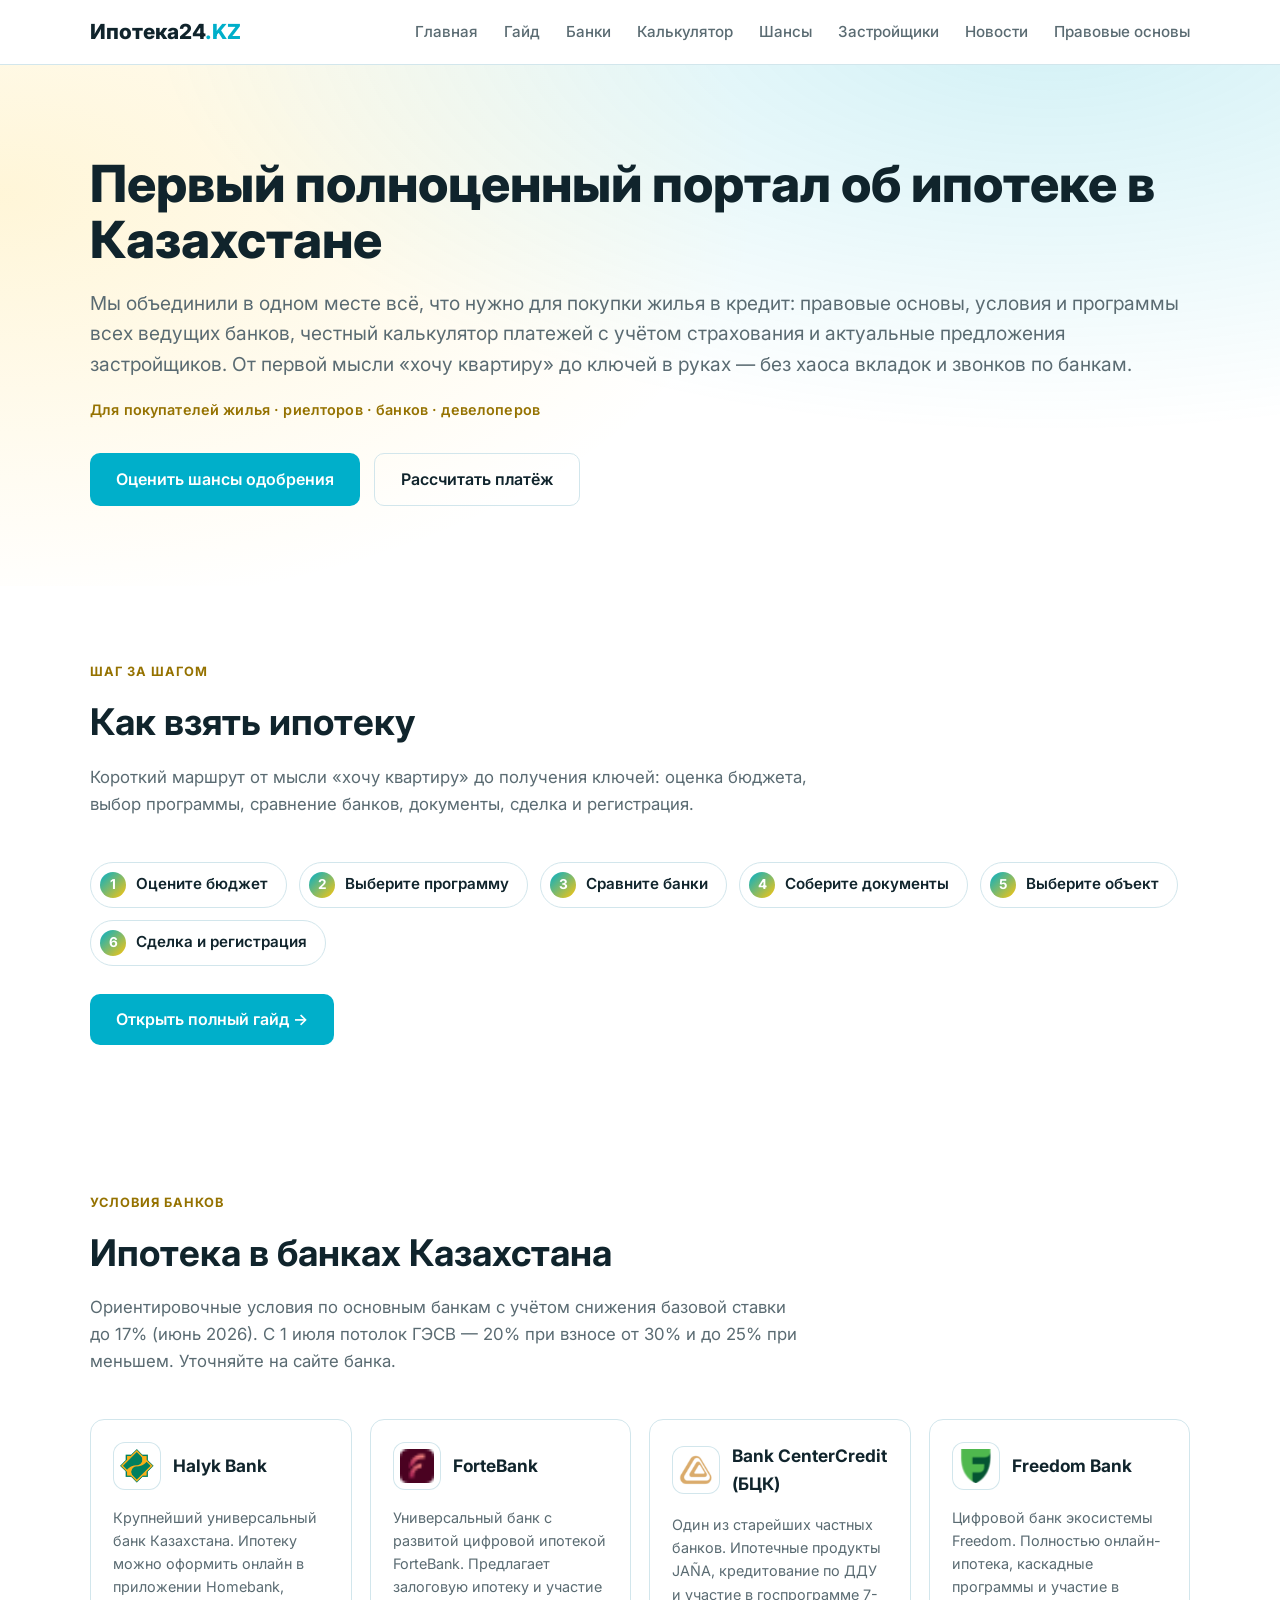
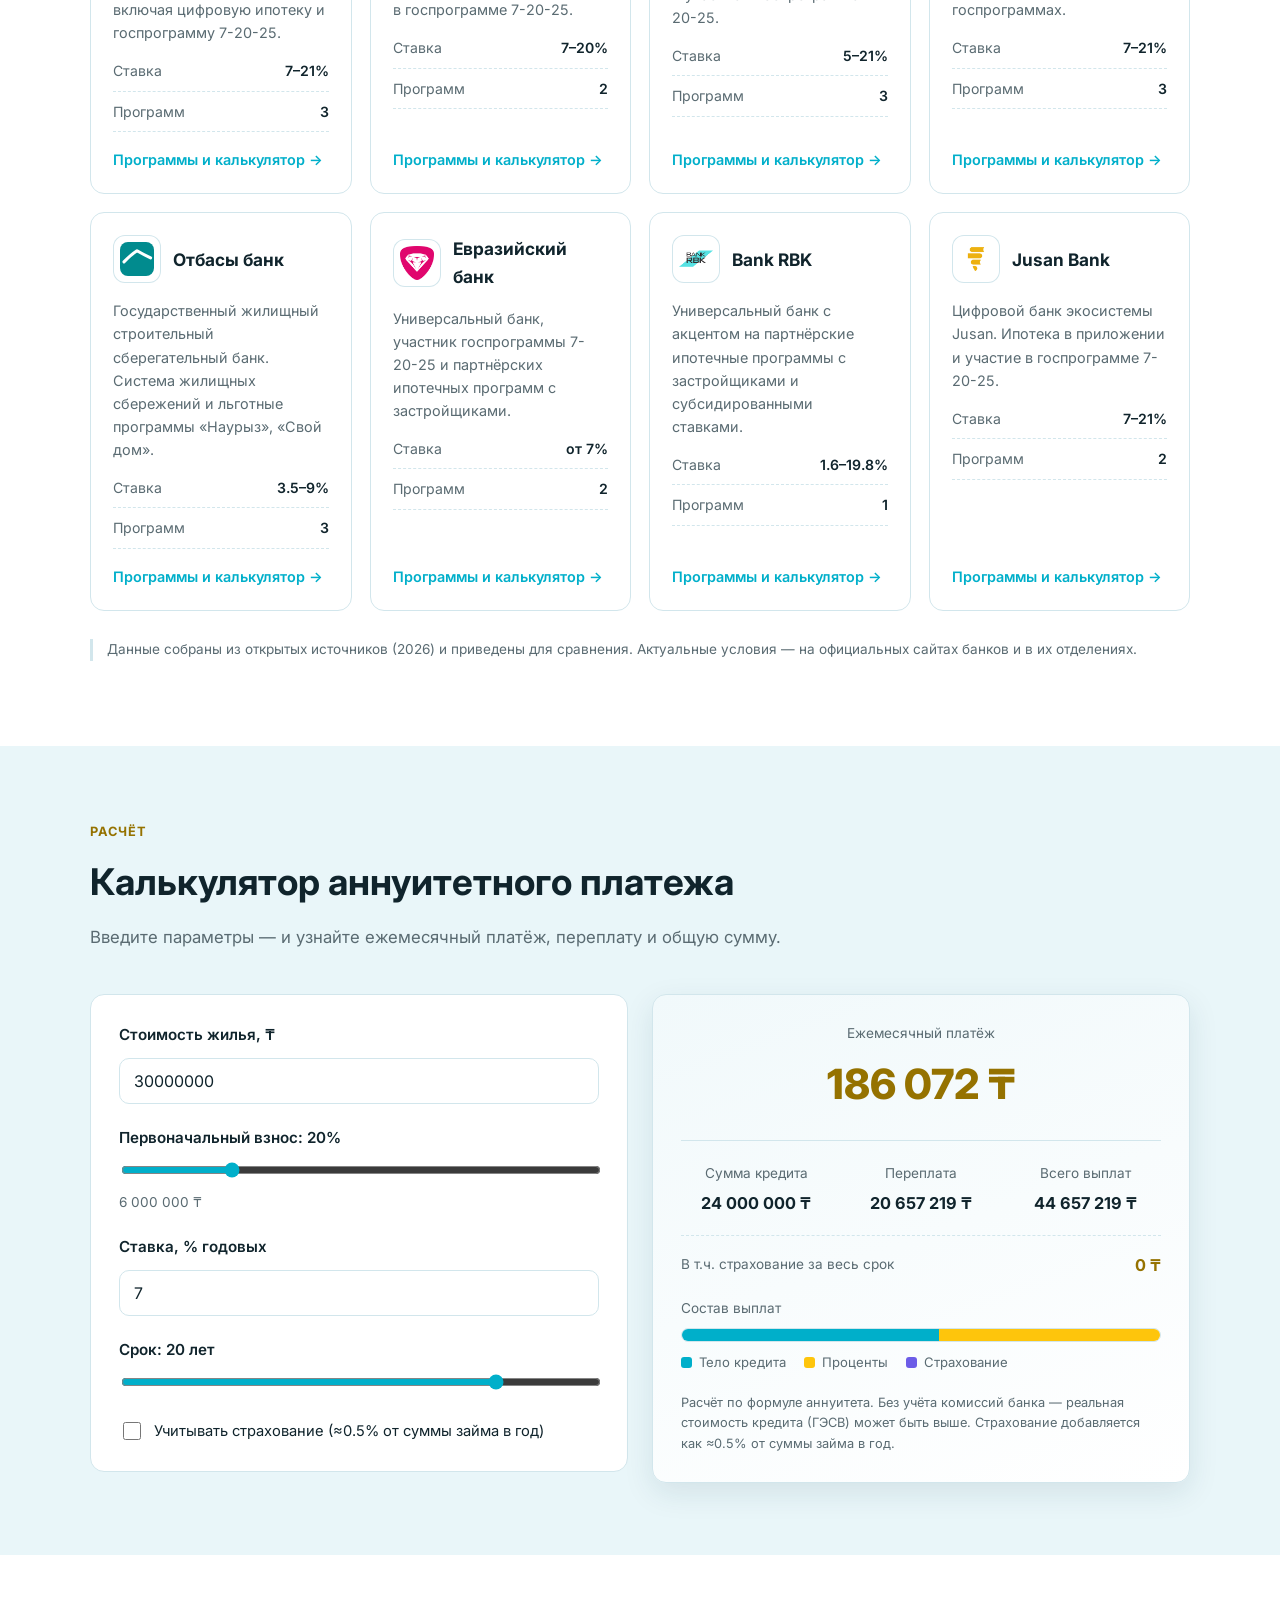
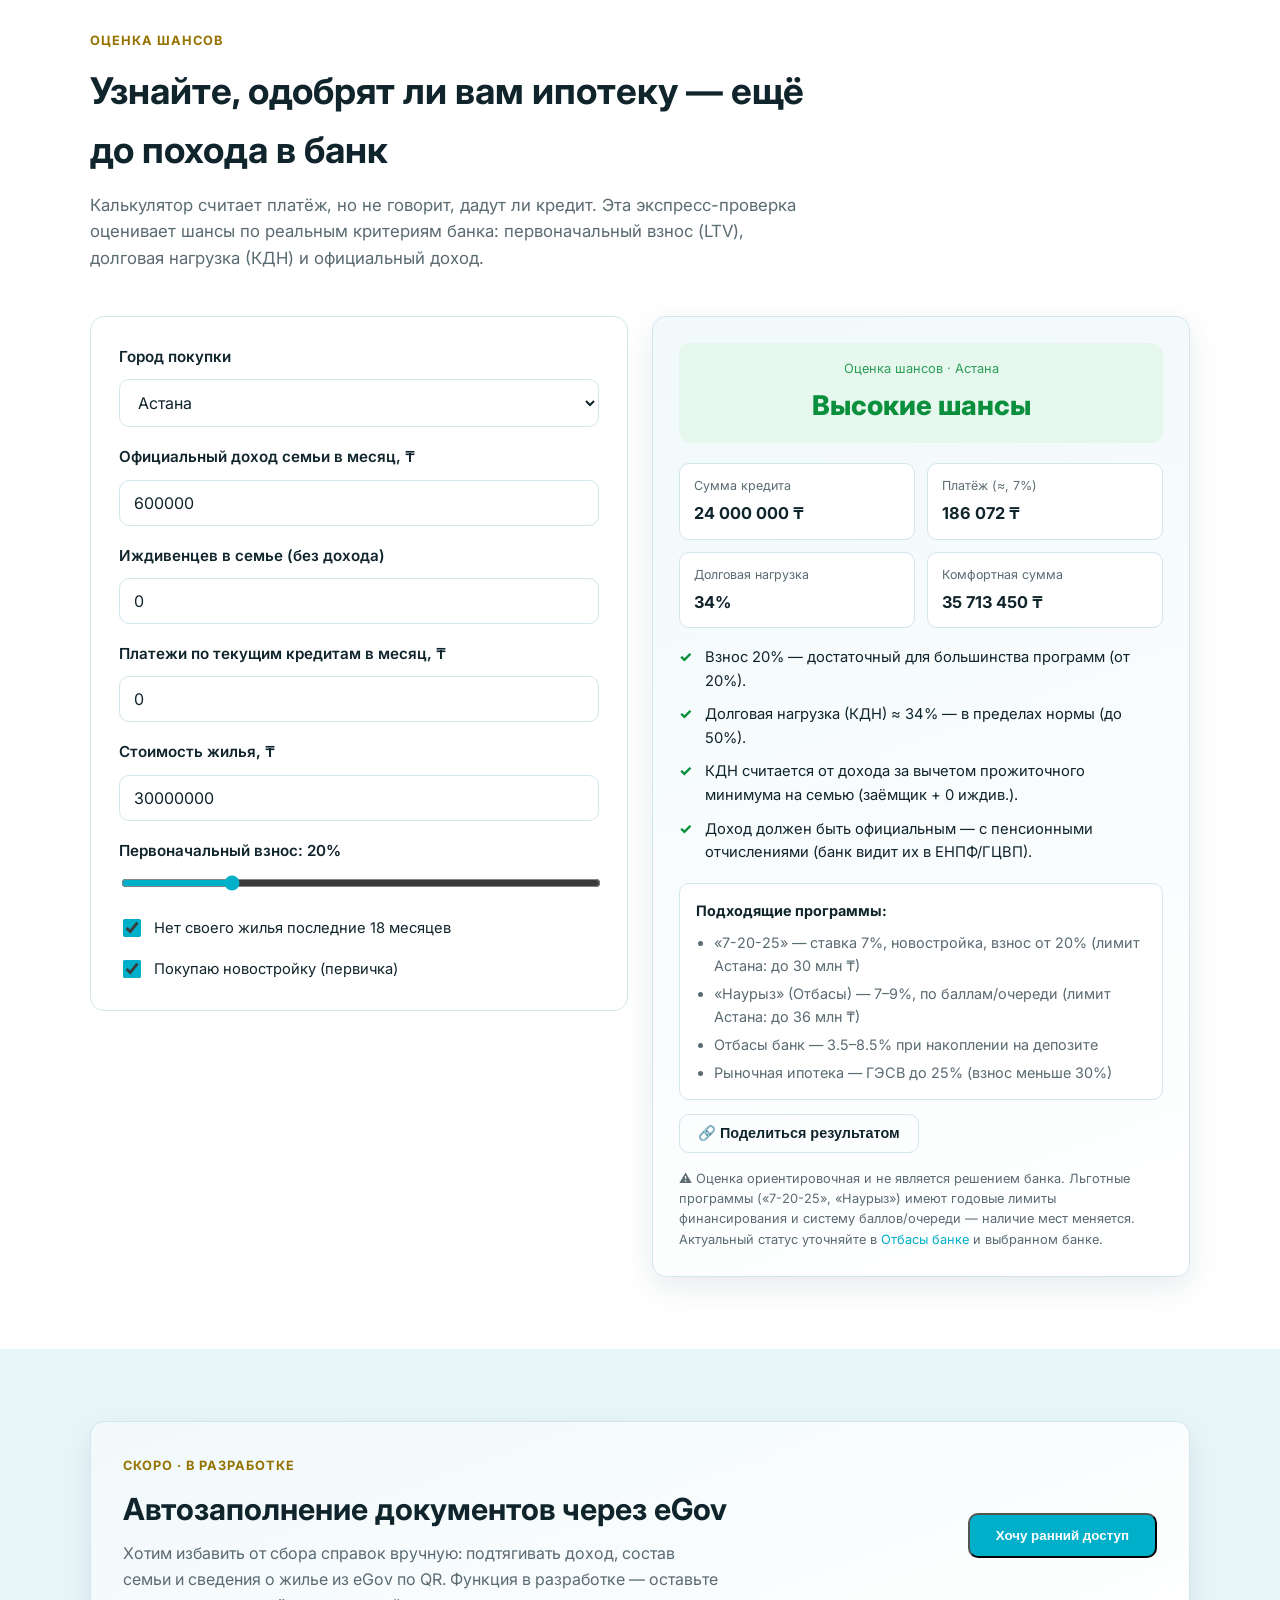
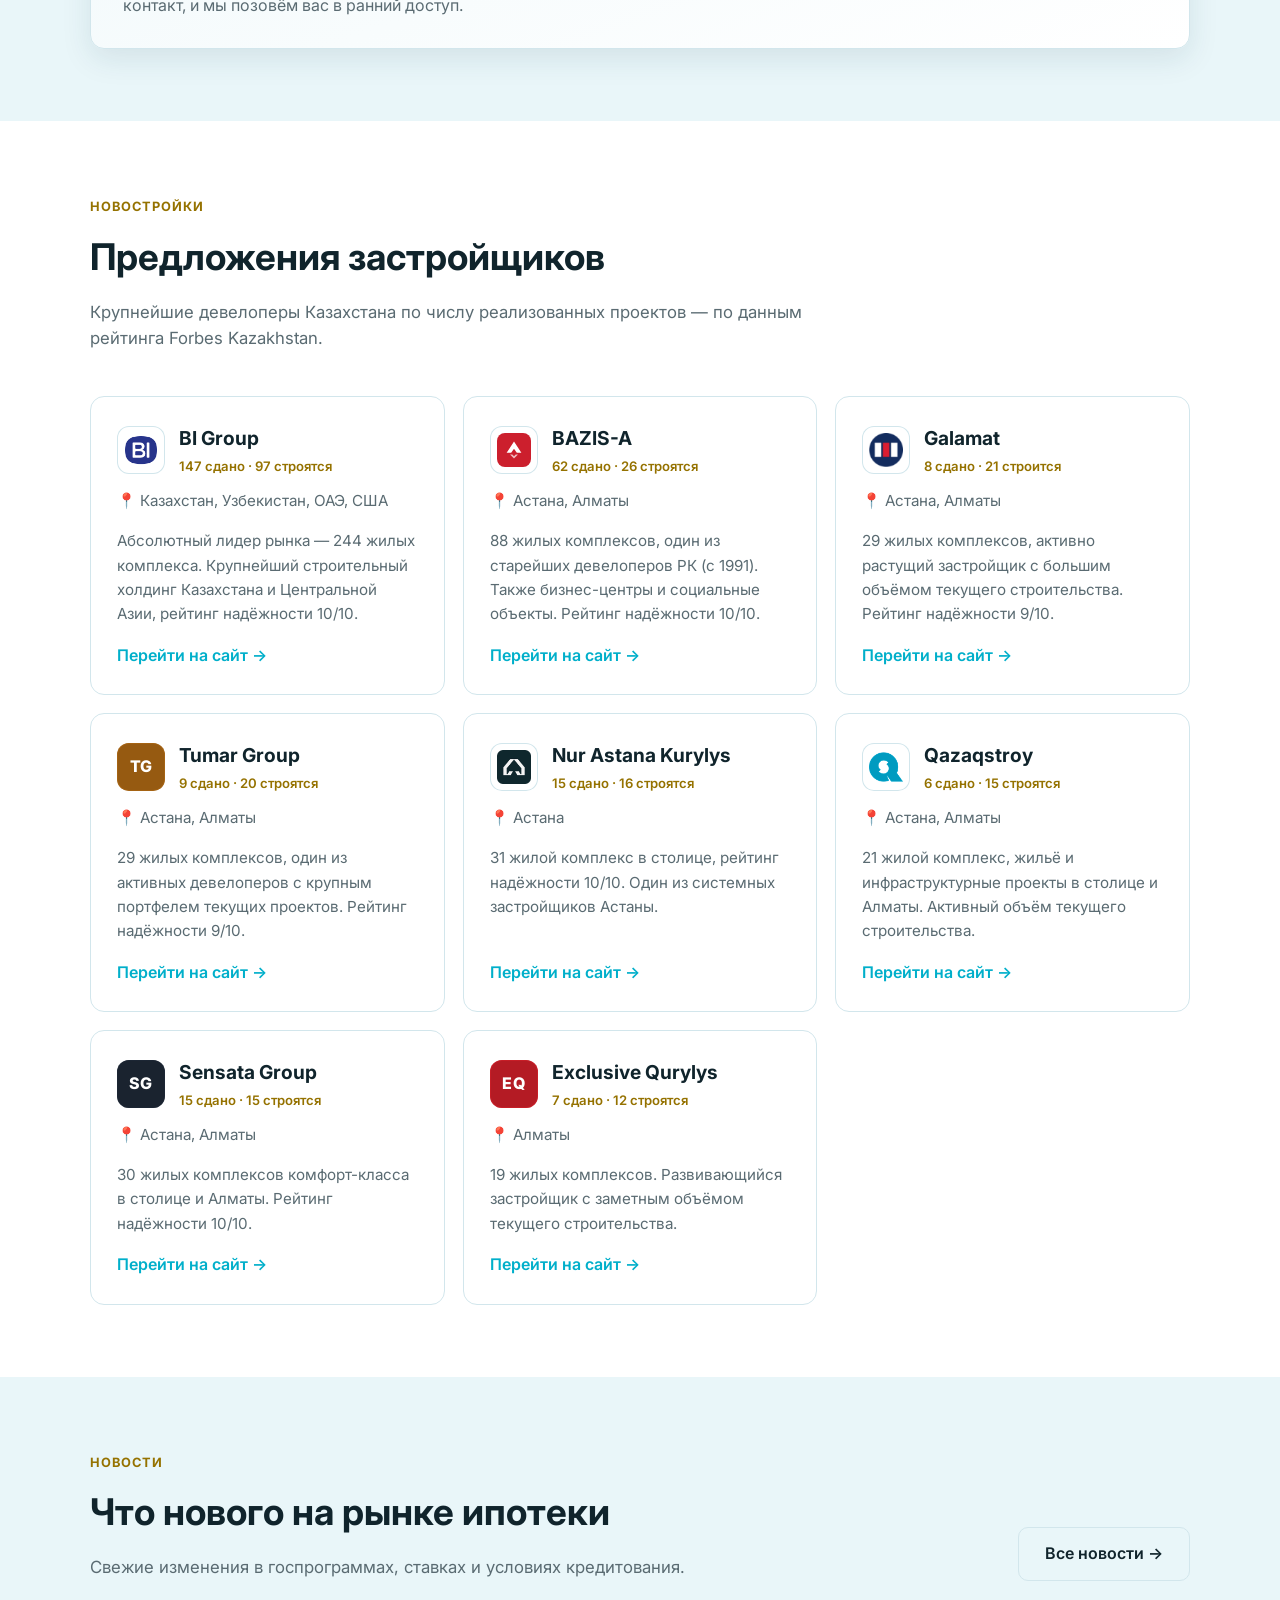
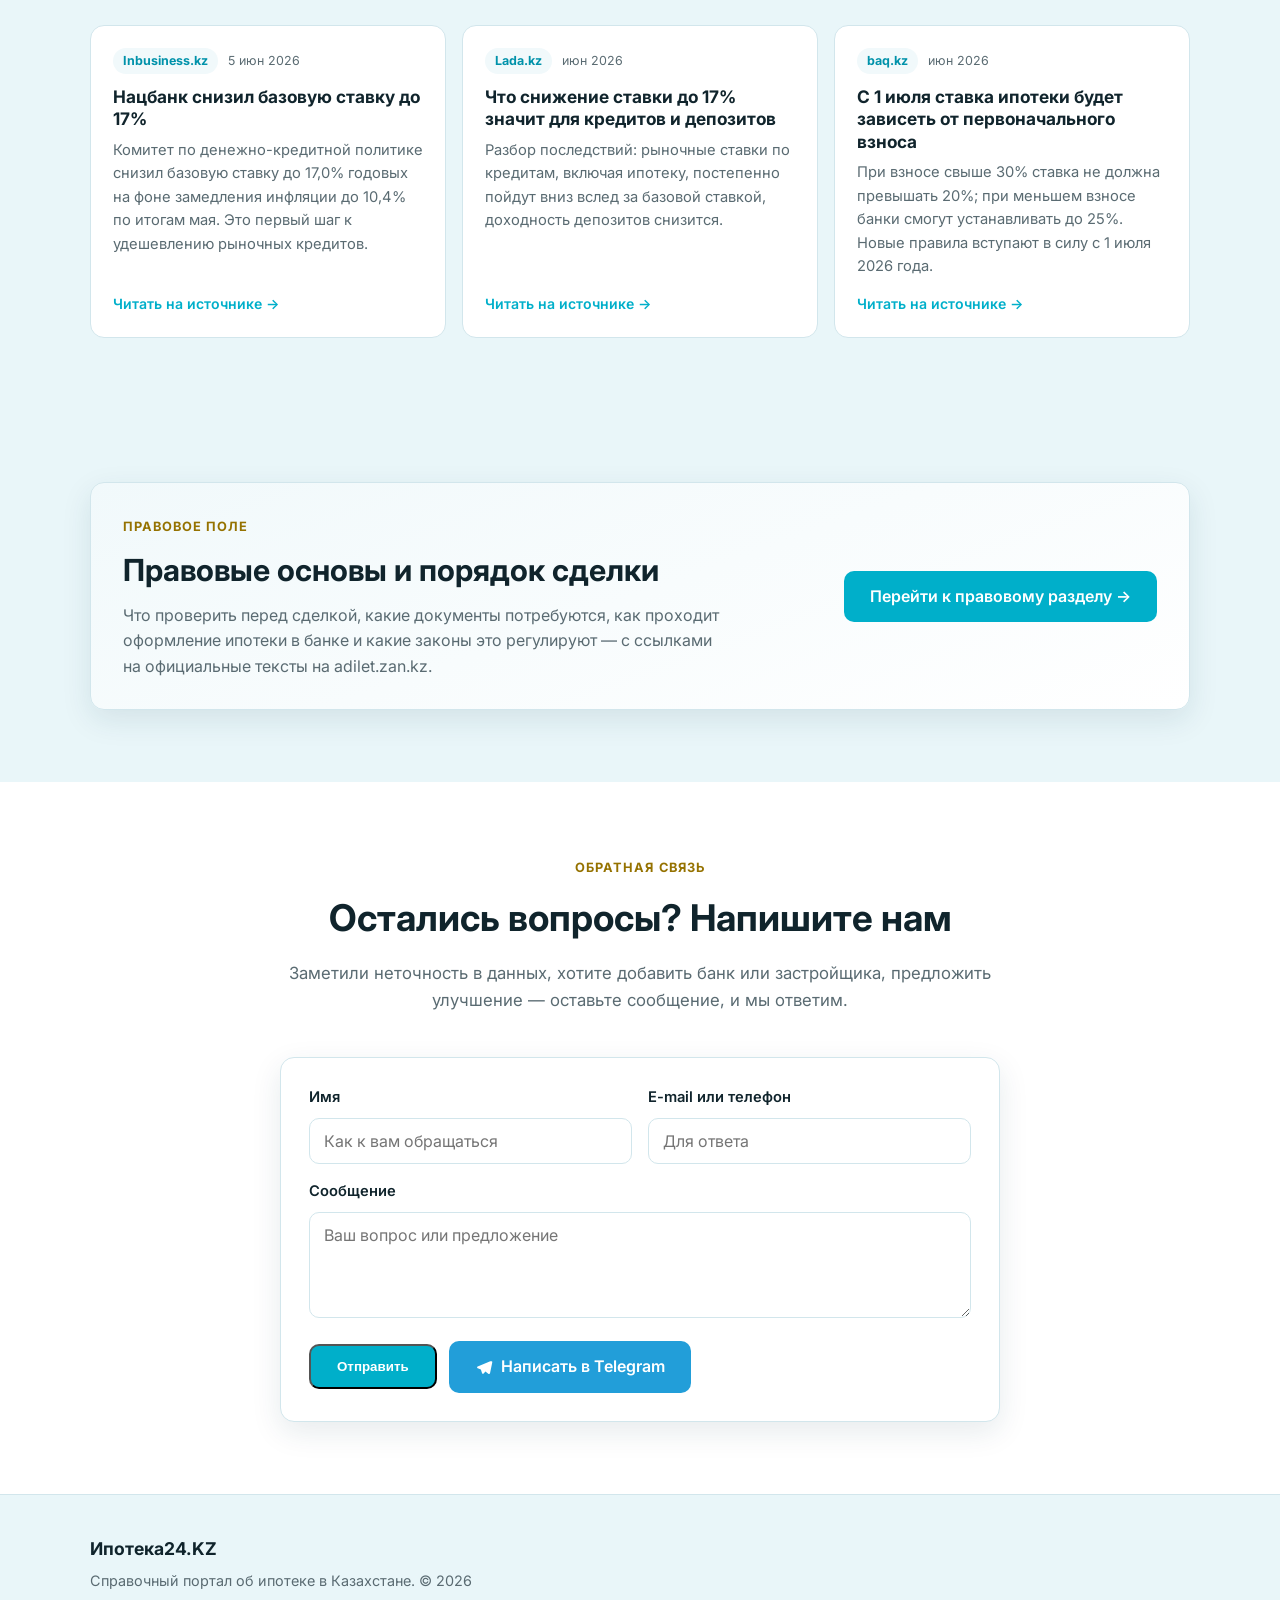
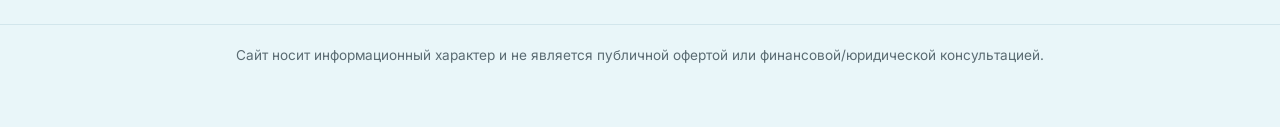
==== commit d7409a1d: "Оценка шансов: выбор города (лимиты программ), КДН по методике АРРФР (прожиточный минимум + иждивенц" ====
--- a/index.html
+++ b/index.html
@@ -92,8 +92,23 @@
         <div class="prequal">
           <form class="prequal-form" id="prequalForm">
             <div class="field">
+              <label for="pqCity">Город покупки</label>
+              <select id="pqCity">
+                <option value="astana">Астана</option>
+                <option value="almaty">Алматы</option>
+                <option value="shymkent">Шымкент</option>
+                <option value="aktau">Актау</option>
+                <option value="atyrau">Атырау</option>
+                <option value="other">Другой регион</option>
+              </select>
+            </div>
+            <div class="field">
               <label for="pqIncome">Официальный доход семьи в месяц, ₸</label>
               <input type="number" id="pqIncome" min="0" step="50000" value="600000" placeholder="С пенсионными отчислениями" />
+            </div>
+            <div class="field">
+              <label for="pqDeps">Иждивенцев в семье (без дохода)</label>
+              <input type="number" id="pqDeps" min="0" max="10" step="1" value="0" />
             </div>
             <div class="field">
               <label for="pqDebts">Платежи по текущим кредитам в месяц, ₸</label>
--- a/css/styles.css
+++ b/css/styles.css
@@ -232,6 +232,11 @@
 .prequal-form input[type="number"] { width: 100%; padding: 12px 14px; background: var(--bg); border: 1px solid var(--border); border-radius: 10px; color: var(--text); font-size: 1rem; font-family: inherit; }
 .prequal-form input[type="number"]:focus { outline: none; border-color: var(--primary); }
 .prequal-form input[type="range"] { width: 100%; accent-color: var(--primary); cursor: pointer; }
+.prequal-form select { width: 100%; padding: 12px 14px; background: var(--bg); border: 1px solid var(--border); border-radius: 10px; color: var(--text); font-size: 1rem; font-family: inherit; cursor: pointer; }
+.prequal-form select:focus { outline: none; border-color: var(--primary); }
+.pq-share-row { display: flex; align-items: center; gap: 12px; margin: 4px 0 16px; flex-wrap: wrap; }
+.pq-share { padding: 10px 18px; font-size: 0.9rem; }
+.pq-share-msg { color: #0a8f3c; font-weight: 600; font-size: 0.88rem; }
 .prequal-result { background: linear-gradient(160deg, var(--surface-2), var(--surface)); border: 1px solid var(--border); border-radius: var(--radius); padding: 26px; box-shadow: var(--shadow); }
 .pq-empty { color: var(--muted); margin: 0; }
 .pq-verdict { text-align: center; padding: 16px; border-radius: 12px; margin-bottom: 20px; }
